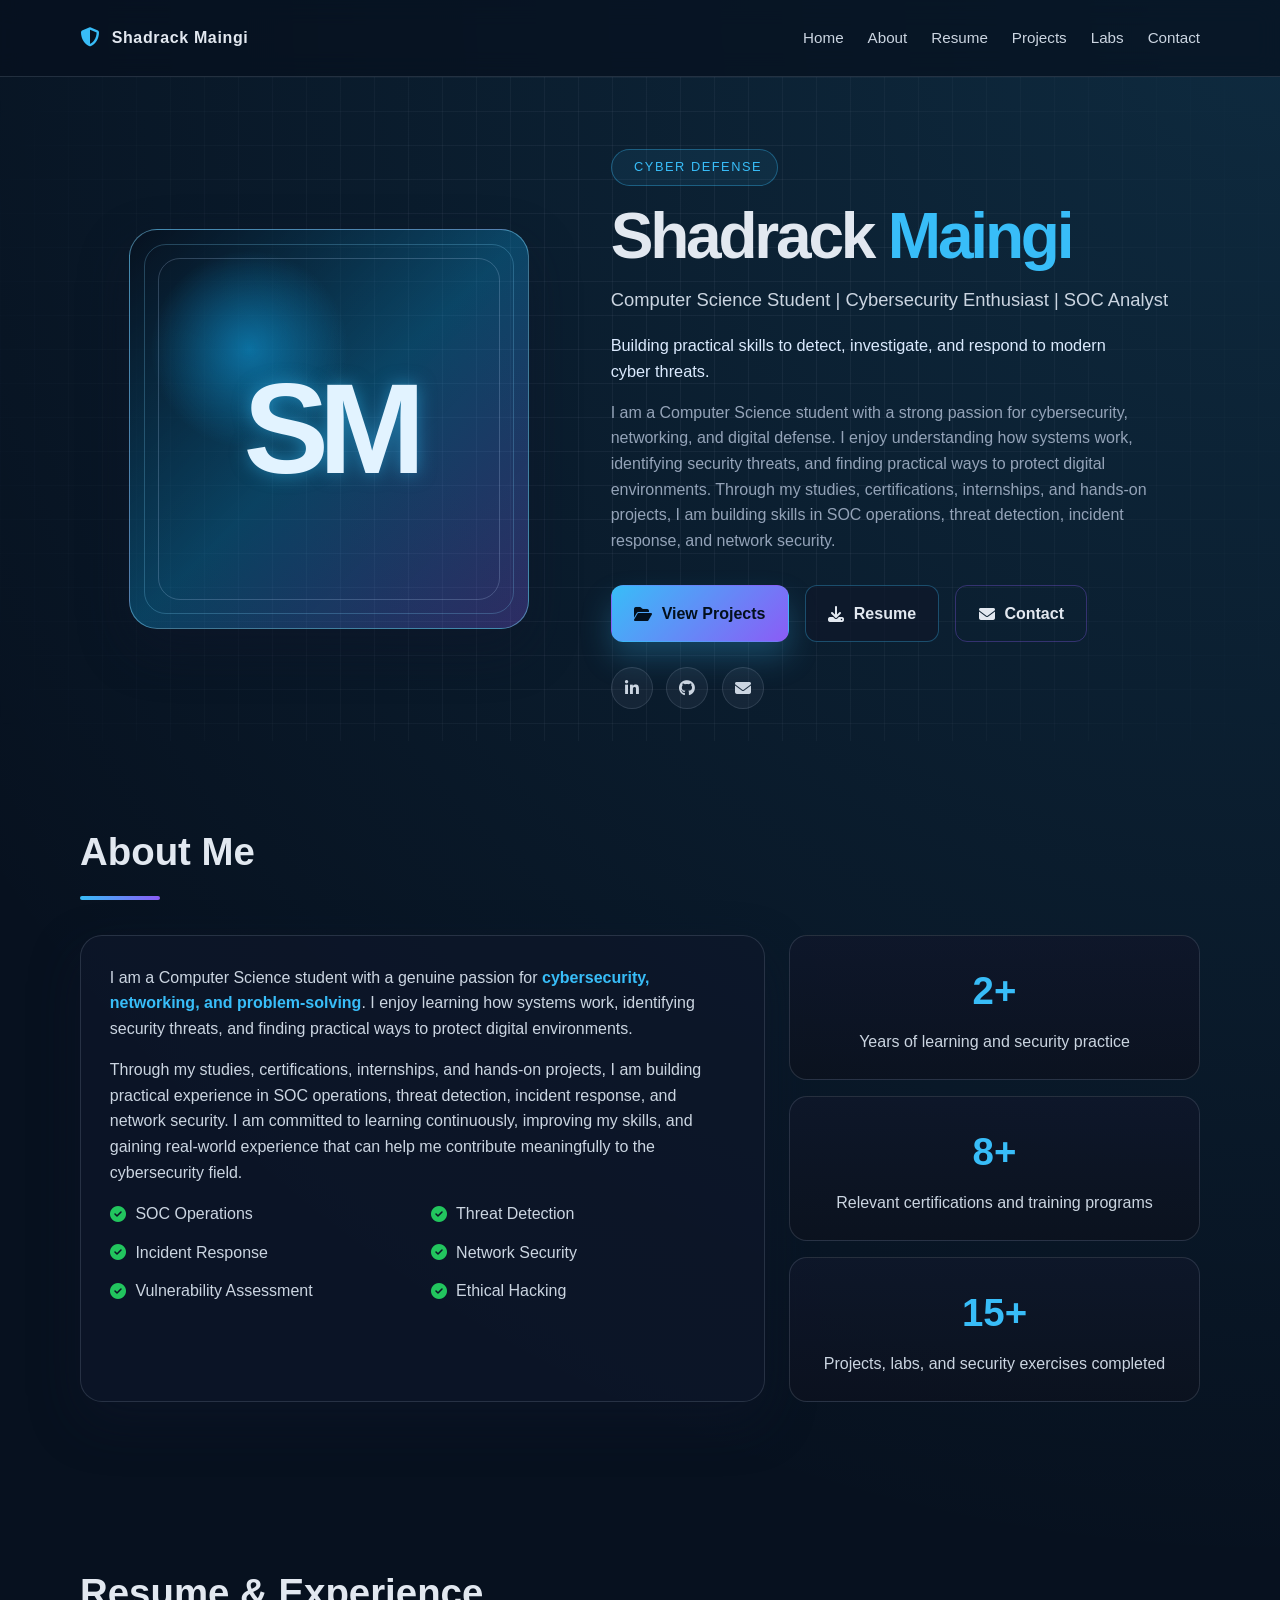
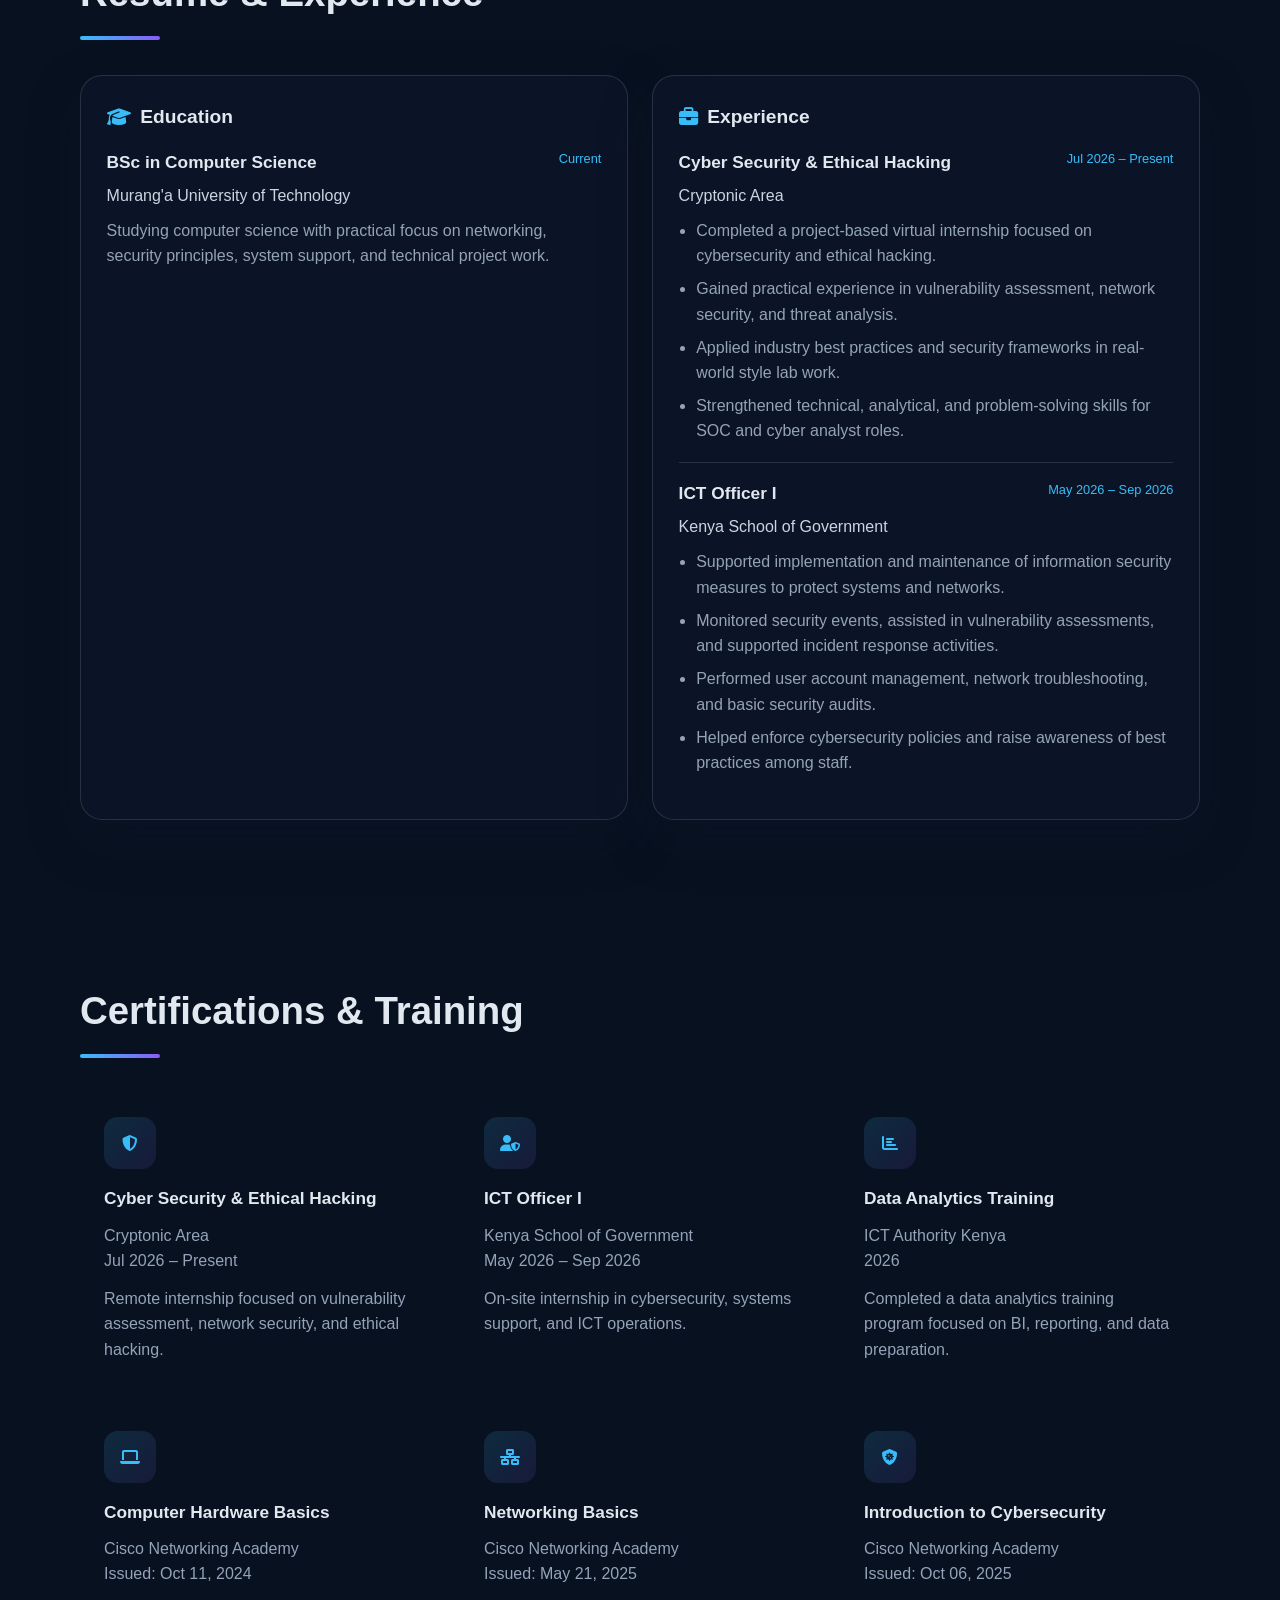
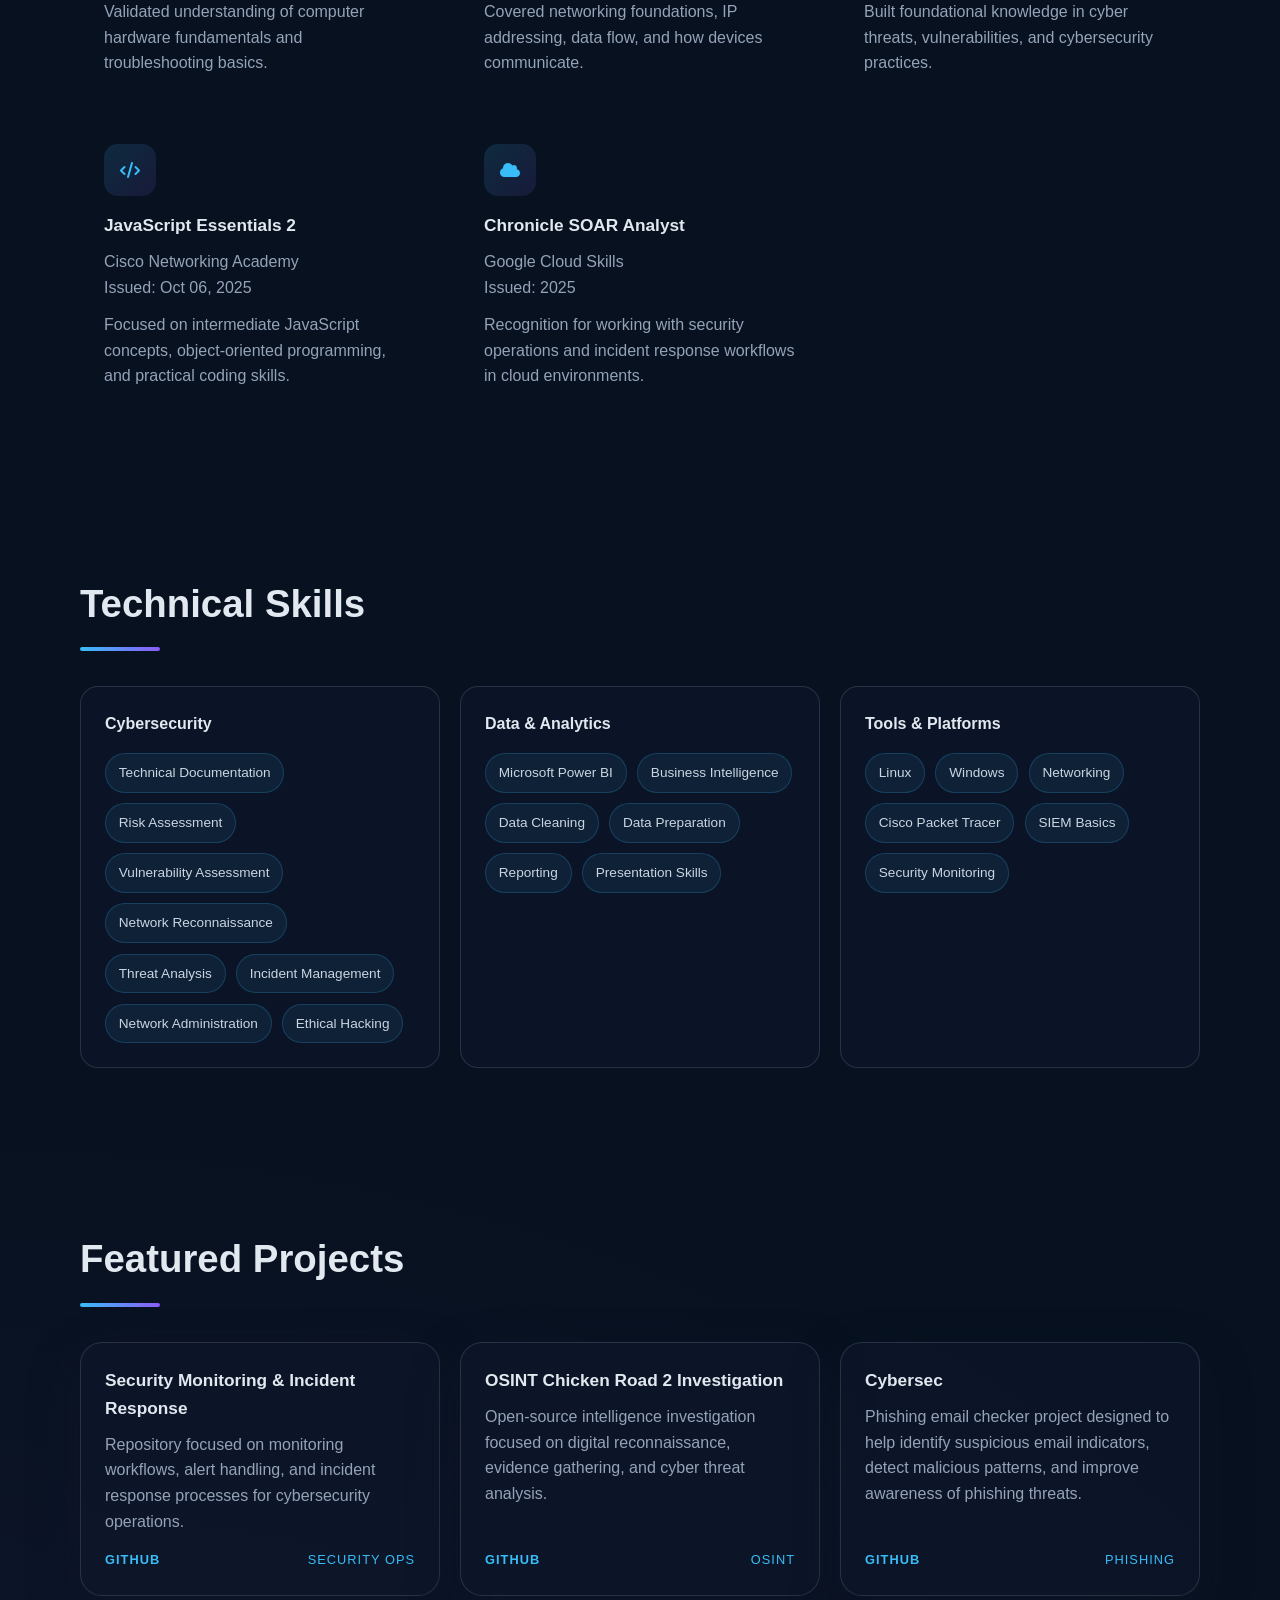
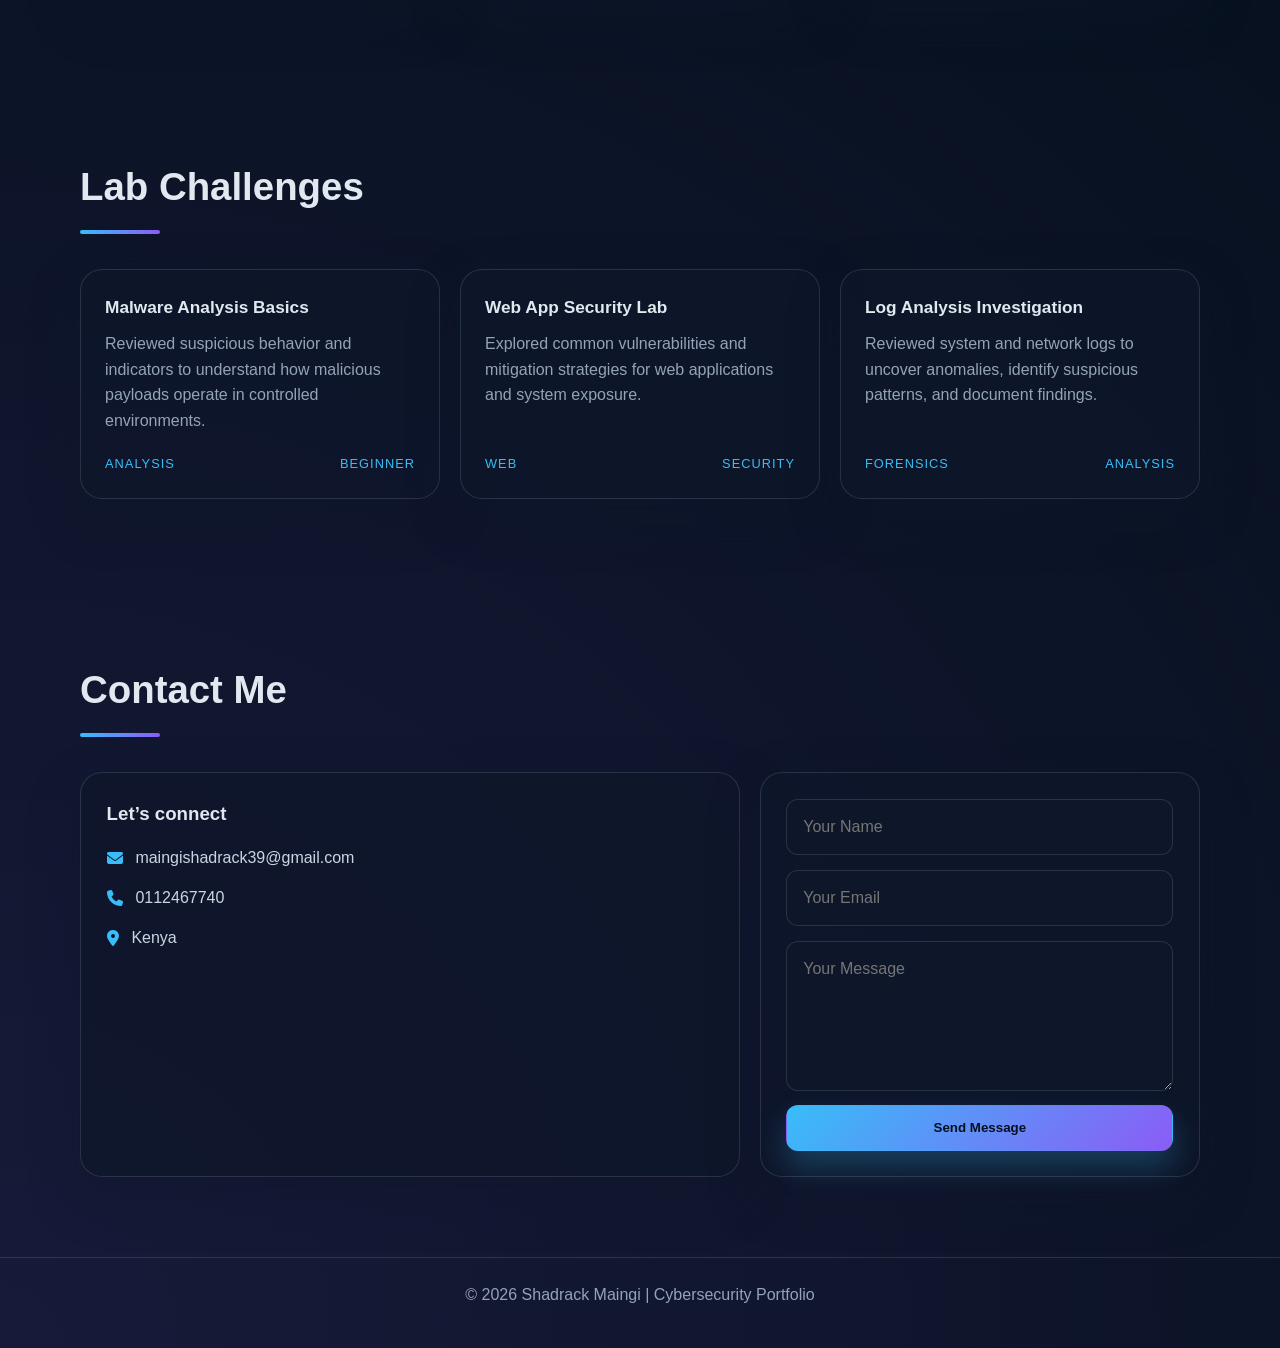
==== index.html @ db7d9942 "Add files via upload" ====
<!DOCTYPE html>
<html lang="en">
<head>
    <meta charset="UTF-8">
    <meta name="viewport" content="width=device-width, initial-scale=1.0">
    <meta name="description" content="Shadrack Maingi - Computer Science Student and Cybersecurity professional focused on SOC operations, threat detection, and incident response.">
    <meta name="keywords" content="cybersecurity, SOC analyst, incident response, ethical hacking, threat detection, computer science">
    <meta name="author" content="Shadrack Maingi">
    <meta name="theme-color" content="#07111f">
    <title>Shadrack Maingi | Cybersecurity Professional</title>
    <link rel="stylesheet" href="styles.css">
    <link rel="stylesheet" href="https://cdnjs.cloudflare.com/ajax/libs/font-awesome/6.4.0/css/all.min.css">
</head>
<body>
    <header class="site-header">
        <nav class="navbar">
            <div class="nav-logo">
                <a href="#home">
                    <i class="fas fa-shield-alt"></i>
                    <span>Shadrack Maingi</span>
                </a>
            </div>
            <ul class="nav-menu">
                <li><a href="#home" class="nav-link">Home</a></li>
                <li><a href="#about" class="nav-link">About</a></li>
                <li><a href="#resume" class="nav-link">Resume</a></li>
                <li><a href="#projects" class="nav-link">Projects</a></li>
                <li><a href="#labs" class="nav-link">Labs</a></li>
                <li><a href="#contact" class="nav-link">Contact</a></li>
            </ul>
        </nav>
    </header>

    <main>
        <section id="home" class="hero">
            <div class="hero-content">
                <div class="hero-profile">
                    <div class="profile-image profile-art" aria-label="Shadrack Maingi initials">
                        <span>SM</span>
                    </div>
                </div>

                <div class="hero-copy">
                    <span class="eyebrow"><i class="fas fa-radar"></i> Cyber Defense</span>
                    <h1 class="hero-title">Shadrack <span class="accent">Maingi</span></h1>
                    <p class="hero-subtitle">Computer Science Student | Cybersecurity Enthusiast | SOC Analyst</p>
                    <p class="hero-tagline">Building practical skills to detect, investigate, and respond to modern cyber threats.</p>
                    <p class="hero-description">
                        I am a Computer Science student with a strong passion for cybersecurity, networking, and digital defense. I enjoy understanding how systems work, identifying security threats, and finding practical ways to protect digital environments. Through my studies, certifications, internships, and hands-on projects, I am building skills in SOC operations, threat detection, incident response, and network security.
                    </p>

                    <div class="hero-actions">
                        <a href="#projects" class="btn btn-primary"><i class="fas fa-folder-open"></i> View Projects</a>
                        <a href="cv.html" target="_blank" class="btn btn-secondary"><i class="fas fa-download"></i> Resume</a>
                        <a href="#contact" class="btn btn-tertiary"><i class="fas fa-envelope"></i> Contact</a>
                    </div>

                    <div class="social-links">
                        <a href="https://www.linkedin.com/in/shadrack-maingi-61076437a" target="_blank" rel="noopener noreferrer" aria-label="LinkedIn"><i class="fab fa-linkedin-in"></i></a>
                        <a href="https://github.com/shadrack-maingi" target="_blank" rel="noopener noreferrer" aria-label="GitHub"><i class="fab fa-github"></i></a>
                        <a href="mailto:shadrack@example.com" aria-label="Email"><i class="fas fa-envelope"></i></a>
                    </div>
                </div>
            </div>
        </section>

        <section id="about">
            <div class="container">
                <div class="section-header">
                    <h2>About Me</h2>
                    <div class="header-line"></div>
                </div>

                <div class="about-grid">
                    <div class="about-panel">
                        <p>
                            I am a Computer Science student with a genuine passion for <strong>cybersecurity, networking, and problem-solving</strong>. I enjoy learning how systems work, identifying security threats, and finding practical ways to protect digital environments.
                        </p>
                        <p>
                            Through my studies, certifications, internships, and hands-on projects, I am building practical experience in SOC operations, threat detection, incident response, and network security. I am committed to learning continuously, improving my skills, and gaining real-world experience that can help me contribute meaningfully to the cybersecurity field.
                        </p>
                        <ul class="about-interests">
                            <li><i class="fas fa-check-circle"></i> SOC Operations</li>
                            <li><i class="fas fa-check-circle"></i> Threat Detection</li>
                            <li><i class="fas fa-check-circle"></i> Incident Response</li>
                            <li><i class="fas fa-check-circle"></i> Network Security</li>
                            <li><i class="fas fa-check-circle"></i> Vulnerability Assessment</li>
                            <li><i class="fas fa-check-circle"></i> Ethical Hacking</li>
                        </ul>
                    </div>

                    <div class="stats-grid">
                        <div class="stat-card">
                            <div class="stat-number">2+</div>
                            <div class="stat-label">Years of learning and security practice</div>
                        </div>
                        <div class="stat-card">
                            <div class="stat-number">8+</div>
                            <div class="stat-label">Relevant certifications and training programs</div>
                        </div>
                        <div class="stat-card">
                            <div class="stat-number">15+</div>
                            <div class="stat-label">Projects, labs, and security exercises completed</div>
                        </div>
                    </div>
                </div>
            </div>
        </section>

        <section id="resume">
            <div class="container">
                <div class="section-header">
                    <h2>Resume & Experience</h2>
                    <div class="header-line"></div>
                </div>

                <div class="resume-grid">
                    <div class="resume-card">
                        <h3><i class="fas fa-graduation-cap"></i> Education</h3>

                        <div class="resume-item">
                            <div class="resume-item-header">
                                <h4>BSc in Computer Science</h4>
                                <span class="resume-date">Current</span>
                            </div>
                            <p class="resume-school">Murang'a University of Technology</p>
                            <p class="resume-description">
                                Studying computer science with practical focus on networking, security principles, system support, and technical project work.
                            </p>
                        </div>
                    </div>

                    <div class="resume-card">
                        <h3><i class="fas fa-briefcase"></i> Experience</h3>

                        <div class="resume-item">
                            <div class="resume-item-header">
                                <h4>Cyber Security & Ethical Hacking</h4>
                                <span class="resume-date">Jul 2026 – Present</span>
                            </div>
                            <p class="resume-company">Cryptonic Area</p>
                            <ul class="resume-description-list">
                                <li>Completed a project-based virtual internship focused on cybersecurity and ethical hacking.</li>
                                <li>Gained practical experience in vulnerability assessment, network security, and threat analysis.</li>
                                <li>Applied industry best practices and security frameworks in real-world style lab work.</li>
                                <li>Strengthened technical, analytical, and problem-solving skills for SOC and cyber analyst roles.</li>
                            </ul>
                        </div>

                        <div class="resume-item">
                            <div class="resume-item-header">
                                <h4>ICT Officer I</h4>
                                <span class="resume-date">May 2026 – Sep 2026</span>
                            </div>
                            <p class="resume-company">Kenya School of Government</p>
                            <ul class="resume-description-list">
                                <li>Supported implementation and maintenance of information security measures to protect systems and networks.</li>
                                <li>Monitored security events, assisted in vulnerability assessments, and supported incident response activities.</li>
                                <li>Performed user account management, network troubleshooting, and basic security audits.</li>
                                <li>Helped enforce cybersecurity policies and raise awareness of best practices among staff.</li>
                            </ul>
                        </div>
                    </div>
                </div>
            </div>
        </section>

        <section id="certifications">
            <div class="container">
                <div class="section-header">
                    <h2>Certifications & Training</h2>
                    <div class="header-line"></div>
                </div>

                <div class="cert-grid">
                    <div class="cert-card">
                        <div class="cert-icon"><i class="fas fa-shield-alt"></i></div>
                        <h4>Cyber Security & Ethical Hacking</h4>
                        <p class="cert-issuer">Cryptonic Area</p>
                        <p class="cert-date">Jul 2026 – Present</p>
                        <p class="cert-placeholder">Remote internship focused on vulnerability assessment, network security, and ethical hacking.</p>
                    </div>

                    <div class="cert-card">
                        <div class="cert-icon"><i class="fas fa-user-shield"></i></div>
                        <h4>ICT Officer I</h4>
                        <p class="cert-issuer">Kenya School of Government</p>
                        <p class="cert-date">May 2026 – Sep 2026</p>
                        <p class="cert-placeholder">On-site internship in cybersecurity, systems support, and ICT operations.</p>
                    </div>

                    <div class="cert-card">
                        <div class="cert-icon"><i class="fas fa-chart-bar"></i></div>
                        <h4>Data Analytics Training</h4>
                        <p class="cert-issuer">ICT Authority Kenya</p>
                        <p class="cert-date">2026</p>
                        <p class="cert-placeholder">Completed a data analytics training program focused on BI, reporting, and data preparation.</p>
                    </div>

                    <div class="cert-card">
                        <div class="cert-icon"><i class="fas fa-laptop"></i></div>
                        <h4>Computer Hardware Basics</h4>
                        <p class="cert-issuer">Cisco Networking Academy</p>
                        <p class="cert-date">Issued: Oct 11, 2024</p>
                        <p class="cert-placeholder">Validated understanding of computer hardware fundamentals and troubleshooting basics.</p>
                    </div>

                    <div class="cert-card">
                        <div class="cert-icon"><i class="fas fa-network-wired"></i></div>
                        <h4>Networking Basics</h4>
                        <p class="cert-issuer">Cisco Networking Academy</p>
                        <p class="cert-date">Issued: May 21, 2025</p>
                        <p class="cert-placeholder">Covered networking foundations, IP addressing, data flow, and how devices communicate.</p>
                    </div>

                    <div class="cert-card">
                        <div class="cert-icon"><i class="fas fa-shield-virus"></i></div>
                        <h4>Introduction to Cybersecurity</h4>
                        <p class="cert-issuer">Cisco Networking Academy</p>
                        <p class="cert-date">Issued: Oct 06, 2025</p>
                        <p class="cert-placeholder">Built foundational knowledge in cyber threats, vulnerabilities, and cybersecurity practices.</p>
                    </div>

                    <div class="cert-card">
                        <div class="cert-icon"><i class="fas fa-code"></i></div>
                        <h4>JavaScript Essentials 2</h4>
                        <p class="cert-issuer">Cisco Networking Academy</p>
                        <p class="cert-date">Issued: Oct 06, 2025</p>
                        <p class="cert-placeholder">Focused on intermediate JavaScript concepts, object-oriented programming, and practical coding skills.</p>
                    </div>

                    <div class="cert-card">
                        <div class="cert-icon"><i class="fas fa-cloud"></i></div>
                        <h4>Chronicle SOAR Analyst</h4>
                        <p class="cert-issuer">Google Cloud Skills</p>
                        <p class="cert-date">Issued: 2025</p>
                        <p class="cert-placeholder">Recognition for working with security operations and incident response workflows in cloud environments.</p>
                    </div>
                </div>
            </div>
        </section>

        <section id="skills">
            <div class="container">
                <div class="section-header">
                    <h2>Technical Skills</h2>
                    <div class="header-line"></div>
                </div>

                <div class="skill-wrap">
                    <div class="skill-card">
                        <h4>Cybersecurity</h4>
                        <div class="skill-tags">
                            <span class="skill-tag">Technical Documentation</span>
                            <span class="skill-tag">Risk Assessment</span>
                            <span class="skill-tag">Vulnerability Assessment</span>
                            <span class="skill-tag">Network Reconnaissance</span>
                            <span class="skill-tag">Threat Analysis</span>
                            <span class="skill-tag">Incident Management</span>
                            <span class="skill-tag">Network Administration</span>
                            <span class="skill-tag">Ethical Hacking</span>
                        </div>
                    </div>

                    <div class="skill-card">
                        <h4>Data & Analytics</h4>
                        <div class="skill-tags">
                            <span class="skill-tag">Microsoft Power BI</span>
                            <span class="skill-tag">Business Intelligence</span>
                            <span class="skill-tag">Data Cleaning</span>
                            <span class="skill-tag">Data Preparation</span>
                            <span class="skill-tag">Reporting</span>
                            <span class="skill-tag">Presentation Skills</span>
                        </div>
                    </div>

                    <div class="skill-card">
                        <h4>Tools & Platforms</h4>
                        <div class="skill-tags">
                            <span class="skill-tag">Linux</span>
                            <span class="skill-tag">Windows</span>
                            <span class="skill-tag">Networking</span>
                            <span class="skill-tag">Cisco Packet Tracer</span>
                            <span class="skill-tag">SIEM Basics</span>
                            <span class="skill-tag">Security Monitoring</span>
                        </div>
                    </div>
                </div>
            </div>
        </section>

        <section id="projects">
            <div class="container">
                <div class="section-header">
                    <h2>Featured Projects</h2>
                    <div class="header-line"></div>
                </div>

                <div class="project-grid">
                    <article class="project-card">
                        <div>
                            <h3>Security Monitoring & Incident Response</h3>
                            <p>Repository focused on monitoring workflows, alert handling, and incident response processes for cybersecurity operations.</p>
                        </div>
                        <div class="project-meta"><span><a href="https://github.com/shaddie-coder/Security-Monitoring-Incident-Response" target="_blank" rel="noopener noreferrer">GitHub</a></span><span>Security Ops</span></div>
                    </article>

                    <article class="project-card">
                        <div>
                            <h3>OSINT Chicken Road 2 Investigation</h3>
                            <p>Open-source intelligence investigation focused on digital reconnaissance, evidence gathering, and cyber threat analysis.</p>
                        </div>
                        <div class="project-meta"><span><a href="https://github.com/shaddie-coder/osint-chicken-road2-investigation" target="_blank" rel="noopener noreferrer">GitHub</a></span><span>OSINT</span></div>
                    </article>

                    <article class="project-card">
                        <div>
                            <h3>Cybersec</h3>
                            <p>Phishing email checker project designed to help identify suspicious email indicators, detect malicious patterns, and improve awareness of phishing threats.</p>
                        </div>
                        <div class="project-meta"><span><a href="https://github.com/shaddie-coder/cybersec" target="_blank" rel="noopener noreferrer">GitHub</a></span><span>Phishing</span></div>
                    </article>
                </div>
            </div>
        </section>

        <section id="labs">
            <div class="container">
                <div class="section-header">
                    <h2>Lab Challenges</h2>
                    <div class="header-line"></div>
                </div>

                <div class="lab-grid">
                    <article class="lab-card">
                        <div>
                            <h3>Malware Analysis Basics</h3>
                            <p>Reviewed suspicious behavior and indicators to understand how malicious payloads operate in controlled environments.</p>
                        </div>
                        <div class="lab-meta"><span>Analysis</span><span>Beginner</span></div>
                    </article>

                    <article class="lab-card">
                        <div>
                            <h3>Web App Security Lab</h3>
                            <p>Explored common vulnerabilities and mitigation strategies for web applications and system exposure.</p>
                        </div>
                        <div class="lab-meta"><span>Web</span><span>Security</span></div>
                    </article>

                    <article class="lab-card">
                        <div>
                            <h3>Log Analysis Investigation</h3>
                            <p>Reviewed system and network logs to uncover anomalies, identify suspicious patterns, and document findings.</p>
                        </div>
                        <div class="lab-meta"><span>Forensics</span><span>Analysis</span></div>
                    </article>
                </div>
            </div>
        </section>

        <section id="contact">
            <div class="container">
                <div class="section-header">
                    <h2>Contact Me</h2>
                    <div class="header-line"></div>
                </div>

                <div class="contact-wrap">
                    <div class="contact-card">
                        <h3>Let’s connect</h3>
                        <ul class="contact-list">
                            <li><i class="fas fa-envelope"></i> maingishadrack39@gmail.com</li>
                            <li><i class="fas fa-phone"></i> 0112467740</li>
                            <li><i class="fas fa-map-marker-alt"></i> Kenya</li>
                        </ul>
                    </div>

                    <div class="contact-card">
                        <form class="contact-form">
                            <input type="text" placeholder="Your Name" aria-label="Your Name">
                            <input type="email" placeholder="Your Email" aria-label="Your Email">
                            <textarea placeholder="Your Message" aria-label="Your Message"></textarea>
                            <button type="submit" class="btn btn-primary">Send Message</button>
                        </form>
                    </div>
                </div>
            </div>
        </section>
    </main>

    <footer class="site-footer">
        <p>© 2026 Shadrack Maingi | Cybersecurity Portfolio</p>
    </footer>
</body>
</html>
---- styles.css ----
:root {
    --bg: #07111f;
    --bg-soft: #0d1b2a;
    --panel: rgba(15, 23, 42, 0.8);
    --panel-strong: rgba(15, 23, 42, 0.96);
    --line: rgba(148, 163, 184, 0.2);
    --text: #e2e8f0;
    --text-soft: #cbd5e1;
    --muted: #94a3b8;
    --primary: #38bdf8;
    --primary-strong: #0ea5e9;
    --secondary: #8b5cf6;
    --accent: #22c55e;
    --warning: #f59e0b;
    --shadow: 0 20px 50px rgba(15, 23, 42, 0.45);
}

* {
    margin: 0;
    padding: 0;
    box-sizing: border-box;
}

html {
    scroll-behavior: smooth;
}

body {
    font-family: "Segoe UI", Tahoma, Geneva, Verdana, sans-serif;
    background:
        radial-gradient(circle at top right, rgba(56, 189, 248, 0.15), transparent 25%),
        radial-gradient(circle at bottom left, rgba(139, 92, 246, 0.12), transparent 30%),
        var(--bg);
    color: var(--text);
    line-height: 1.6;
}

a {
    color: inherit;
    text-decoration: none;
}

img {
    max-width: 100%;
    display: block;
}

.container {
    width: min(1120px, calc(100% - 2rem));
    margin: 0 auto;
}

.site-header {
    position: sticky;
    top: 0;
    z-index: 100;
    background: rgba(7, 17, 31, 0.7);
    backdrop-filter: blur(12px);
    border-bottom: 1px solid var(--line);
}

.navbar {
    width: min(1120px, calc(100% - 2rem));
    margin: 0 auto;
    display: flex;
    align-items: center;
    justify-content: space-between;
    min-height: 76px;
}

.nav-logo a {
    display: inline-flex;
    align-items: center;
    gap: 0.75rem;
    font-weight: 700;
    letter-spacing: 0.04em;
}

.nav-logo i {
    color: var(--primary);
    font-size: 1.2rem;
}

.nav-menu {
    display: flex;
    align-items: center;
    gap: 1.5rem;
    list-style: none;
}

.nav-link {
    color: var(--text-soft);
    font-size: 0.95rem;
    transition: color 0.2s ease;
}

.nav-link:hover,
.nav-link:focus {
    color: var(--primary);
}

.hero {
    padding: 4.5rem 0 2rem;
    position: relative;
    overflow: hidden;
}

.hero::before {
    content: "";
    position: absolute;
    inset: 0;
    background-image:
        linear-gradient(rgba(148, 163, 184, 0.08) 1px, transparent 1px),
        linear-gradient(90deg, rgba(148, 163, 184, 0.08) 1px, transparent 1px);
    background-size: 34px 34px;
    mask-image: radial-gradient(circle at center, black 40%, transparent 100%);
    pointer-events: none;
}

.hero-content {
    position: relative;
    width: min(1120px, calc(100% - 2rem));
    margin: 0 auto;
    display: grid;
    grid-template-columns: 1.1fr 1.3fr;
    gap: 2rem;
    align-items: center;
}

.hero-profile {
    display: flex;
    justify-content: center;
}

.profile-image {
    width: min(400px, 100%);
    aspect-ratio: 1;
    object-fit: cover;
    border-radius: 28px;
    border: 2px solid rgba(56, 189, 248, 0.4);
    box-shadow: var(--shadow);
    background: linear-gradient(135deg, rgba(14,165,233,0.24), rgba(139,92,246,0.2));
    padding: 0.6rem;
}

.profile-art {
    display: flex;
    align-items: center;
    justify-content: center;
    font-size: clamp(5rem, 10vw, 9rem);
    font-weight: 800;
    letter-spacing: -0.08em;
    color: #e2f3ff;
    text-shadow: 0 0 18px rgba(56, 189, 248, 0.5);
    background:
        radial-gradient(circle at 30% 30%, rgba(14,165,233,0.55), transparent 25%),
        linear-gradient(135deg, rgba(7,17,31,0.96), rgba(14,165,233,0.3), rgba(139,92,246,0.28));
    border: 1px solid rgba(125, 211, 252, 0.5);
    position: relative;
    overflow: hidden;
}

.profile-art::before,
.profile-art::after {
    content: "";
    position: absolute;
    inset: 14px;
    border: 1px solid rgba(125, 211, 252, 0.25);
    border-radius: 22px;
}

.profile-art::after {
    inset: 28px;
    border-color: rgba(191, 219, 254, 0.22);
}

.profile-art span {
    position: relative;
    z-index: 1;
}

.hero-copy {
    position: relative;
}

.eyebrow {
    display: inline-flex;
    align-items: center;
    gap: 0.5rem;
    padding: 0.45rem 0.9rem;
    border: 1px solid rgba(56, 189, 248, 0.35);
    border-radius: 999px;
    color: var(--primary);
    background: rgba(56, 189, 248, 0.08);
    font-size: 0.8rem;
    letter-spacing: 0.12em;
    text-transform: uppercase;
}

.hero-title {
    margin-top: 1rem;
    font-size: clamp(2.5rem, 5vw, 4.3rem);
    line-height: 1.08;
    letter-spacing: -0.05em;
}

.hero-title .accent {
    color: var(--primary);
}

.hero-subtitle {
    margin-top: 0.85rem;
    font-size: 1.15rem;
    color: var(--text-soft);
}

.hero-tagline {
    margin-top: 1.1rem;
    max-width: 58ch;
    color: #dbeafe;
    font-size: 1.02rem;
}

.hero-description {
    margin-top: 1rem;
    max-width: 62ch;
    color: var(--muted);
}

.hero-actions {
    margin-top: 2rem;
    display: flex;
    flex-wrap: wrap;
    gap: 1rem;
}

.btn {
    display: inline-flex;
    align-items: center;
    justify-content: center;
    gap: 0.6rem;
    padding: 0.9rem 1.4rem;
    border-radius: 12px;
    font-weight: 600;
    border: 1px solid transparent;
    transition: transform 0.2s ease, box-shadow 0.2s ease, border-color 0.2s ease;
}

.btn:hover {
    transform: translateY(-2px);
}

.btn-primary {
    background: linear-gradient(135deg, var(--primary), var(--secondary));
    color: #03101d;
    box-shadow: 0 16px 30px rgba(56, 189, 248, 0.25);
}

.btn-secondary {
    background: rgba(15, 23, 42, 0.7);
    border-color: rgba(56, 189, 248, 0.32);
    color: var(--text);
}

.btn-tertiary {
    background: transparent;
    border-color: rgba(139, 92, 246, 0.32);
    color: var(--text);
}

.social-links {
    margin-top: 1.6rem;
    display: flex;
    gap: 0.85rem;
    flex-wrap: wrap;
}

.social-links a {
    display: inline-flex;
    align-items: center;
    justify-content: center;
    width: 42px;
    height: 42px;
    border-radius: 50%;
    background: rgba(148, 163, 184, 0.08);
    border: 1px solid var(--line);
    color: var(--text-soft);
    transition: all 0.2s ease;
}

.social-links a:hover {
    color: var(--primary);
    border-color: rgba(56, 189, 248, 0.45);
    transform: translateY(-2px);
}

section {
    padding: 5rem 0;
}

.section-header {
    margin-bottom: 2.2rem;
}

.section-header h2 {
    font-size: clamp(2rem, 3vw, 2.8rem);
    margin-bottom: 0.8rem;
}

.header-line {
    width: 80px;
    height: 4px;
    border-radius: 999px;
    background: linear-gradient(90deg, var(--primary), var(--secondary));
}

.about-panel,
.resume-card,
.project-card,
.lab-card,
.contact-card {
    background: rgba(15, 23, 42, 0.72);
    border: 1px solid var(--line);
    border-radius: 22px;
    box-shadow: var(--shadow);
}

.about-grid {
    display: grid;
    grid-template-columns: 1.25fr 0.75fr;
    gap: 1.5rem;
    align-items: stretch;
}

.about-panel {
    padding: 1.8rem;
}

.about-panel p {
    color: var(--text-soft);
    margin-bottom: 1rem;
}

.about-panel strong {
    color: var(--primary);
}

.about-interests {
    list-style: none;
    display: grid;
    grid-template-columns: repeat(2, minmax(0, 1fr));
    gap: 0.8rem 1rem;
    margin: 1rem 0;
}

.about-interests li {
    display: flex;
    align-items: center;
    gap: 0.6rem;
    color: var(--text-soft);
}

.about-interests i {
    color: var(--accent);
}

.stats-grid {
    display: grid;
    gap: 1rem;
}

.stat-card {
    padding: 1.5rem 1.4rem;
    background: linear-gradient(180deg, rgba(15, 23, 42, 0.9), rgba(12, 18, 31, 0.9));
    border: 1px solid var(--line);
    border-radius: 18px;
    text-align: center;
}

.stat-number {
    font-size: clamp(2rem, 3vw, 2.6rem);
    font-weight: 800;
    color: var(--primary);
}

.stat-label {
    margin-top: 0.5rem;
    color: var(--text-soft);
}

.resume-grid {
    display: grid;
    grid-template-columns: repeat(2, minmax(0, 1fr));
    gap: 1.5rem;
}

.resume-card {
    padding: 1.6rem;
}

.resume-card h3 {
    font-size: 1.2rem;
    margin-bottom: 1rem;
    display: flex;
    align-items: center;
    gap: 0.6rem;
}

.resume-card h3 i {
    color: var(--primary);
}

.resume-item {
    padding: 1.1rem 0;
    border-top: 1px solid var(--line);
}

.resume-item:first-of-type {
    border-top: none;
    padding-top: 0;
}

.resume-item-header {
    display: flex;
    justify-content: space-between;
    gap: 1rem;
    align-items: start;
    margin-bottom: 0.4rem;
}

.resume-item-header h4 {
    font-size: 1.08rem;
}

.resume-date {
    font-size: 0.8rem;
    color: var(--primary);
    white-space: nowrap;
}

.resume-company,
.resume-school {
    color: var(--text-soft);
    margin-bottom: 0.6rem;
}

.resume-description,
.resume-description-list {
    color: var(--muted);
}

.resume-description-list {
    padding-left: 1.1rem;
    display: grid;
    gap: 0.45rem;
}

.cert-grid,
.project-grid,
.lab-grid {
    display: grid;
    grid-template-columns: repeat(3, minmax(0, 1fr));
    gap: 1.25rem;
}

.cert-card,
.project-card,
.lab-card {
    padding: 1.5rem;
    min-height: 230px;
}

.cert-icon {
    width: 52px;
    height: 52px;
    border-radius: 14px;
    display: inline-flex;
    align-items: center;
    justify-content: center;
    background: linear-gradient(135deg, rgba(56, 189, 248, 0.15), rgba(139, 92, 246, 0.12));
    color: var(--primary);
    margin-bottom: 1rem;
}

.cert-card h4,
.project-card h3,
.lab-card h3 {
    margin-bottom: 0.6rem;
    font-size: 1.08rem;
}

.cert-card p,
.project-card p,
.lab-card p {
    color: var(--muted);
}

.cert-placeholder {
    margin-top: 0.75rem;
}

.skill-wrap {
    display: grid;
    grid-template-columns: repeat(3, minmax(0, 1fr));
    gap: 1.25rem;
}

.skill-card {
    background: rgba(15, 23, 42, 0.72);
    padding: 1.5rem;
    border: 1px solid var(--line);
    border-radius: 18px;
}

.skill-card h4 {
    margin-bottom: 1rem;
}

.skill-tags {
    display: flex;
    flex-wrap: wrap;
    gap: 0.65rem;
}

.skill-tag {
    display: inline-block;
    padding: 0.5rem 0.8rem;
    border-radius: 999px;
    background: rgba(56, 189, 248, 0.08);
    border: 1px solid rgba(56, 189, 248, 0.2);
    color: var(--text-soft);
    font-size: 0.85rem;
}

.project-card,
.lab-card {
    display: flex;
    flex-direction: column;
    justify-content: space-between;
    transition: transform 0.25s ease, border-color 0.25s ease, box-shadow 0.25s ease;
}

.project-card:hover,
.lab-card:hover,
.cert-card:hover,
.stat-card:hover,
.resume-card:hover,
.about-panel:hover,
.contact-card:hover {
    transform: translateY(-4px);
    border-color: rgba(56, 189, 248, 0.4);
    box-shadow: 0 22px 45px rgba(15, 23, 42, 0.38);
}

.project-meta,
.lab-meta {
    margin-top: 1rem;
    display: flex;
    justify-content: space-between;
    align-items: center;
    color: var(--primary);
    font-size: 0.8rem;
    text-transform: uppercase;
    letter-spacing: 0.08em;
}

.project-meta a {
    color: var(--primary);
    text-decoration: none;
    font-weight: 700;
}

.project-meta a:hover {
    color: #7dd3fc;
}

.contact-wrap {
    display: grid;
    grid-template-columns: 1.2fr 0.8fr;
    gap: 1.2rem;
}

.contact-card {
    padding: 1.6rem;
}

.contact-list {
    list-style: none;
    display: grid;
    gap: 0.9rem;
    margin-top: 1rem;
}

.contact-list li {
    display: flex;
    align-items: center;
    gap: 0.8rem;
    color: var(--text-soft);
}

.contact-list i {
    color: var(--primary);
}

.contact-form {
    display: grid;
    gap: 0.9rem;
}

.contact-form input,
.contact-form textarea {
    width: 100%;
    background: rgba(15, 23, 42, 0.8);
    border: 1px solid var(--line);
    border-radius: 12px;
    color: var(--text);
    padding: 0.9rem 1rem;
    font: inherit;
}

.contact-form textarea {
    min-height: 150px;
    resize: vertical;
}

.site-footer {
    border-top: 1px solid var(--line);
    padding: 1.5rem 0 2.5rem;
    text-align: center;
    color: var(--muted);
}

@media (max-width: 920px) {
    .hero-content,
    .about-grid,
    .resume-grid,
    .contact-wrap,
    .cert-grid,
    .project-grid,
    .lab-grid,
    .skill-wrap {
        grid-template-columns: 1fr;
    }

    .nav-menu {
        display: none;
    }

    .hero {
        padding-top: 3rem;
    }
}

@media (max-width: 560px) {
    .hero-actions {
        flex-direction: column;
    }

    .btn {
        width: 100%;
    }

    .about-interests {
        grid-template-columns: 1fr;
    }

    .navbar {
        min-height: 68px;
    }
}
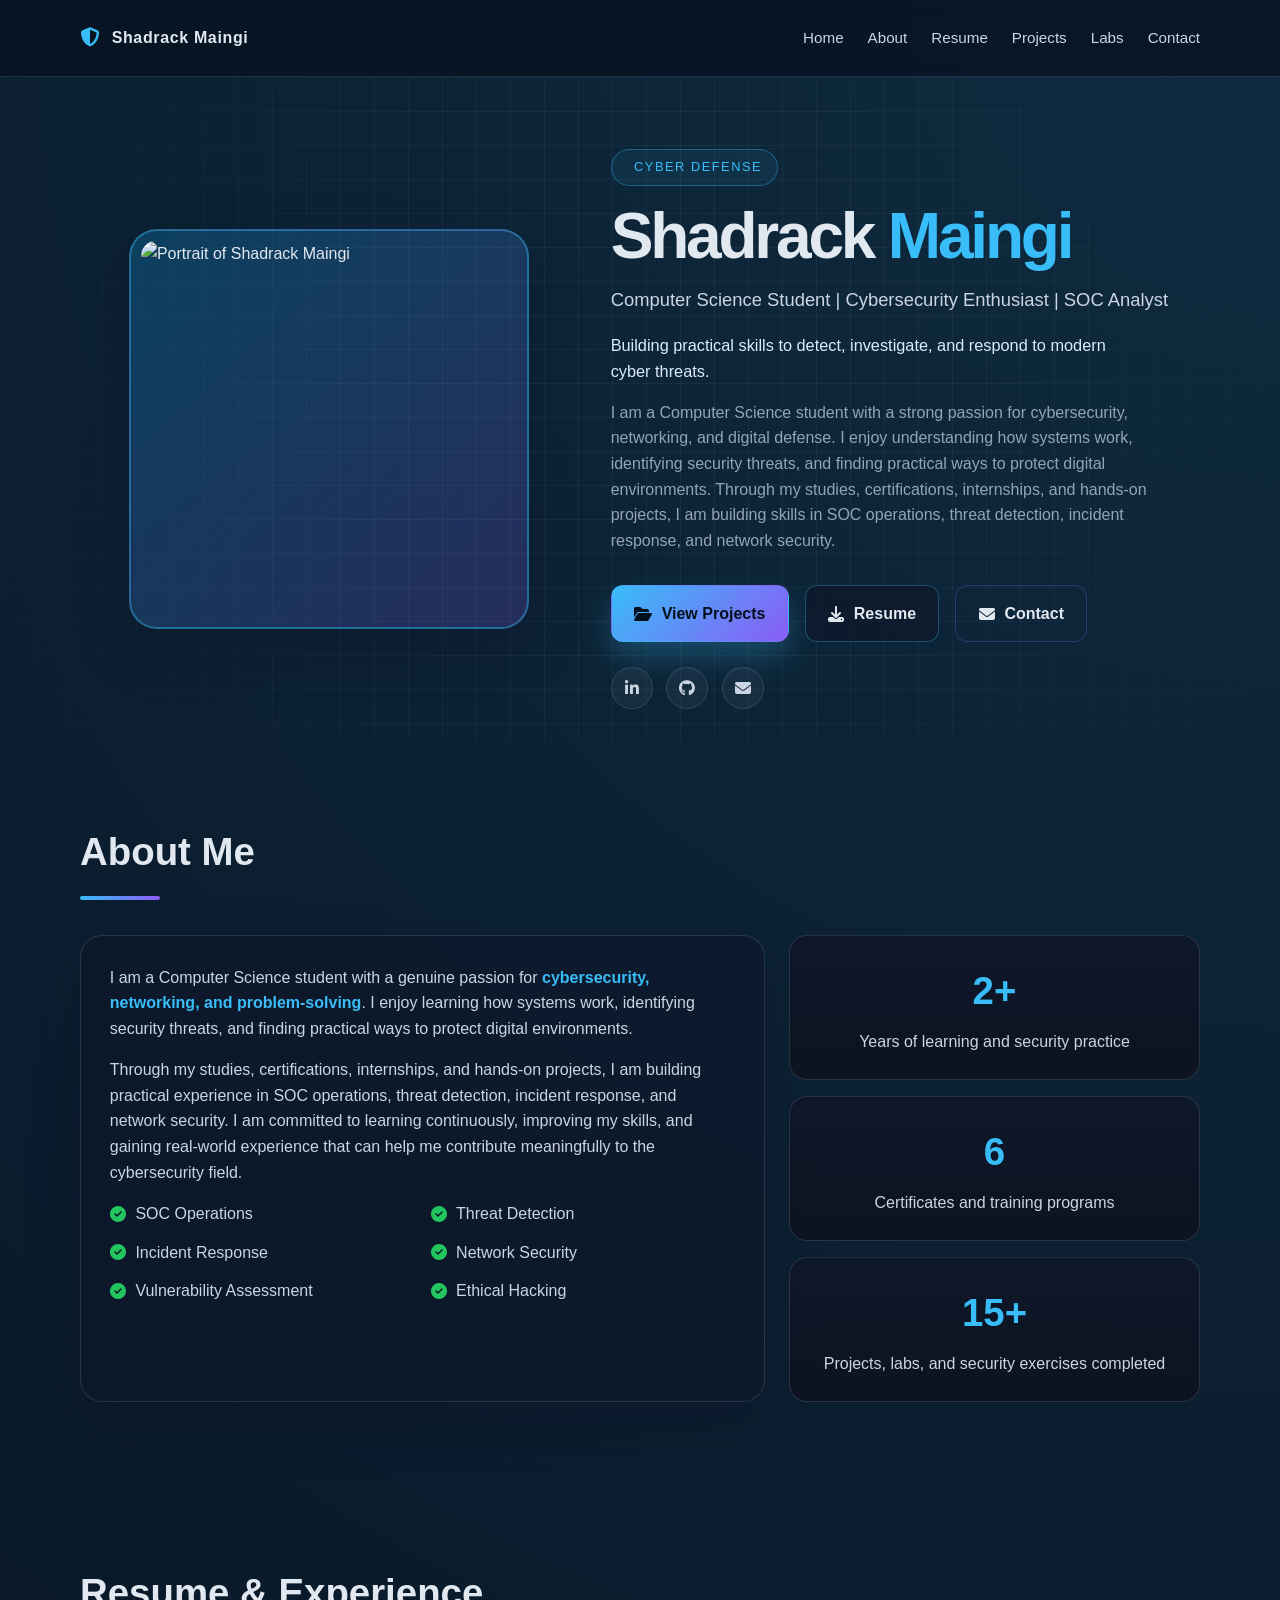
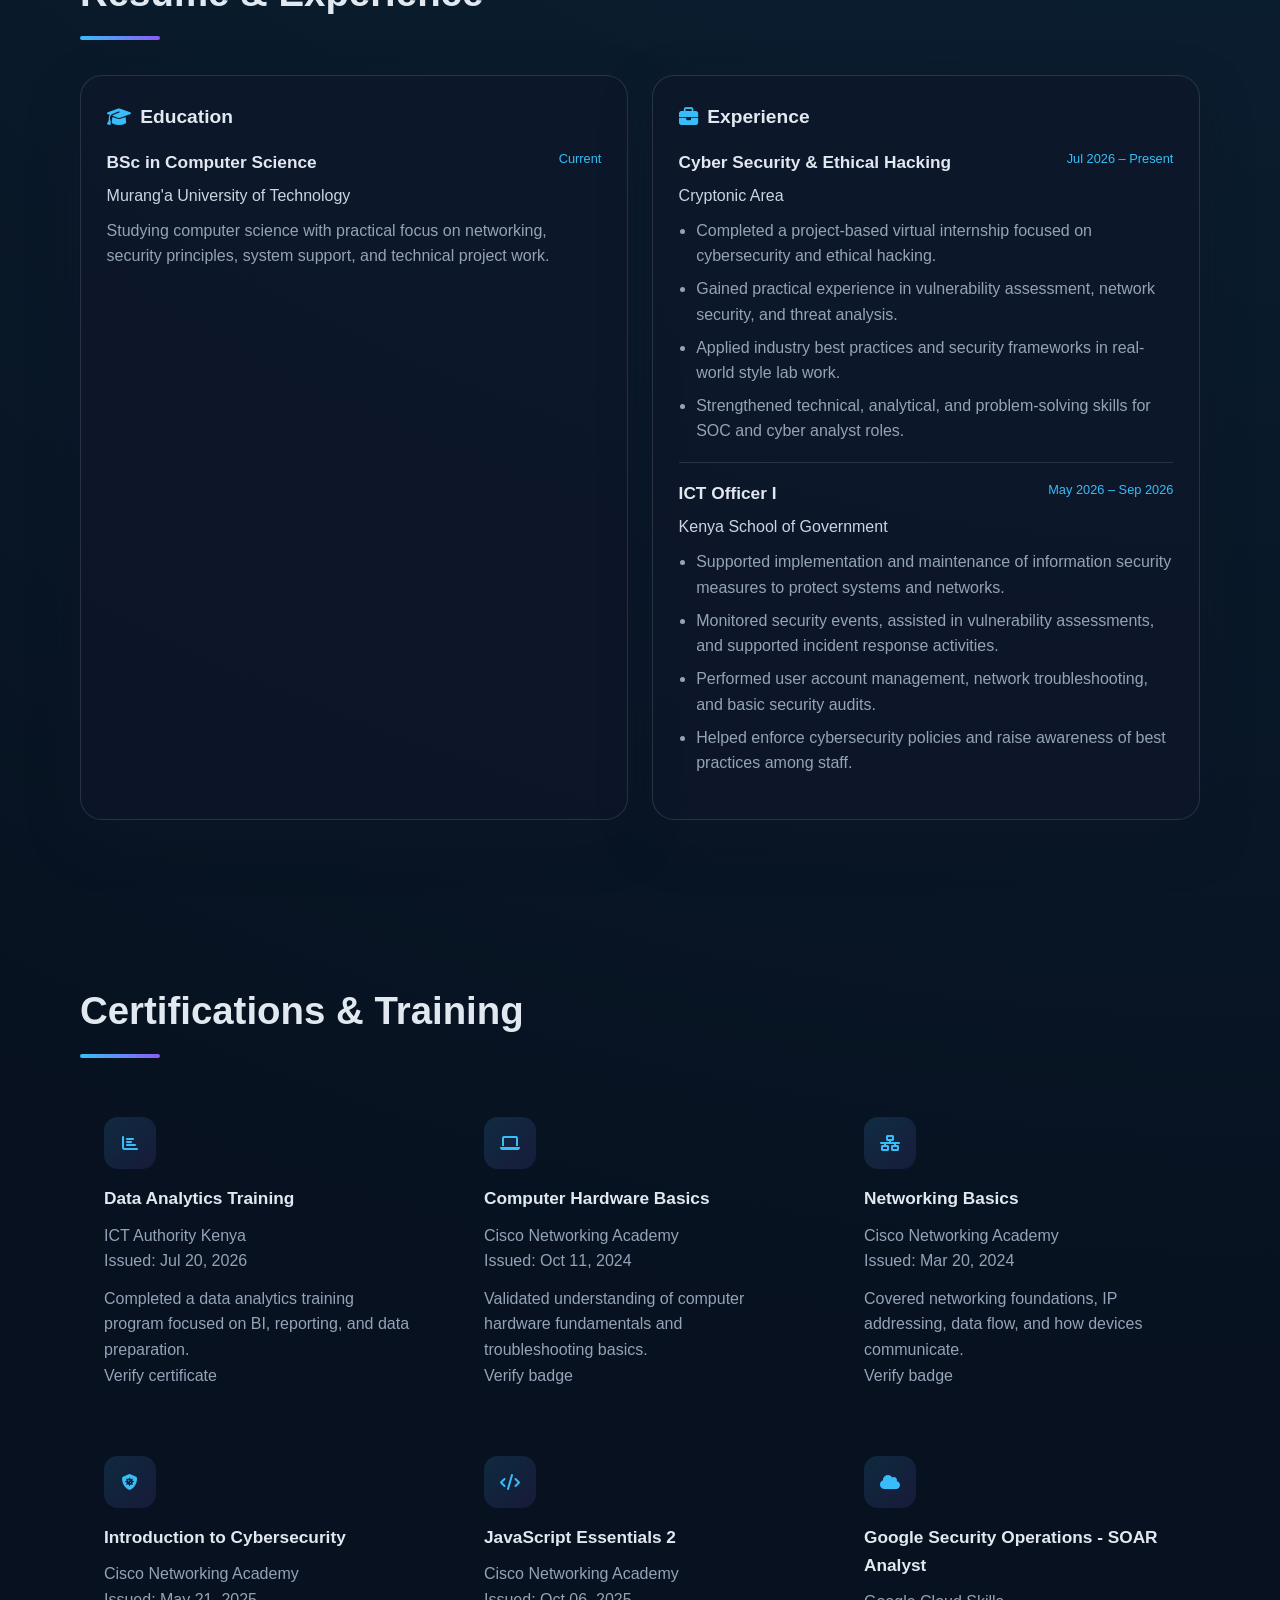
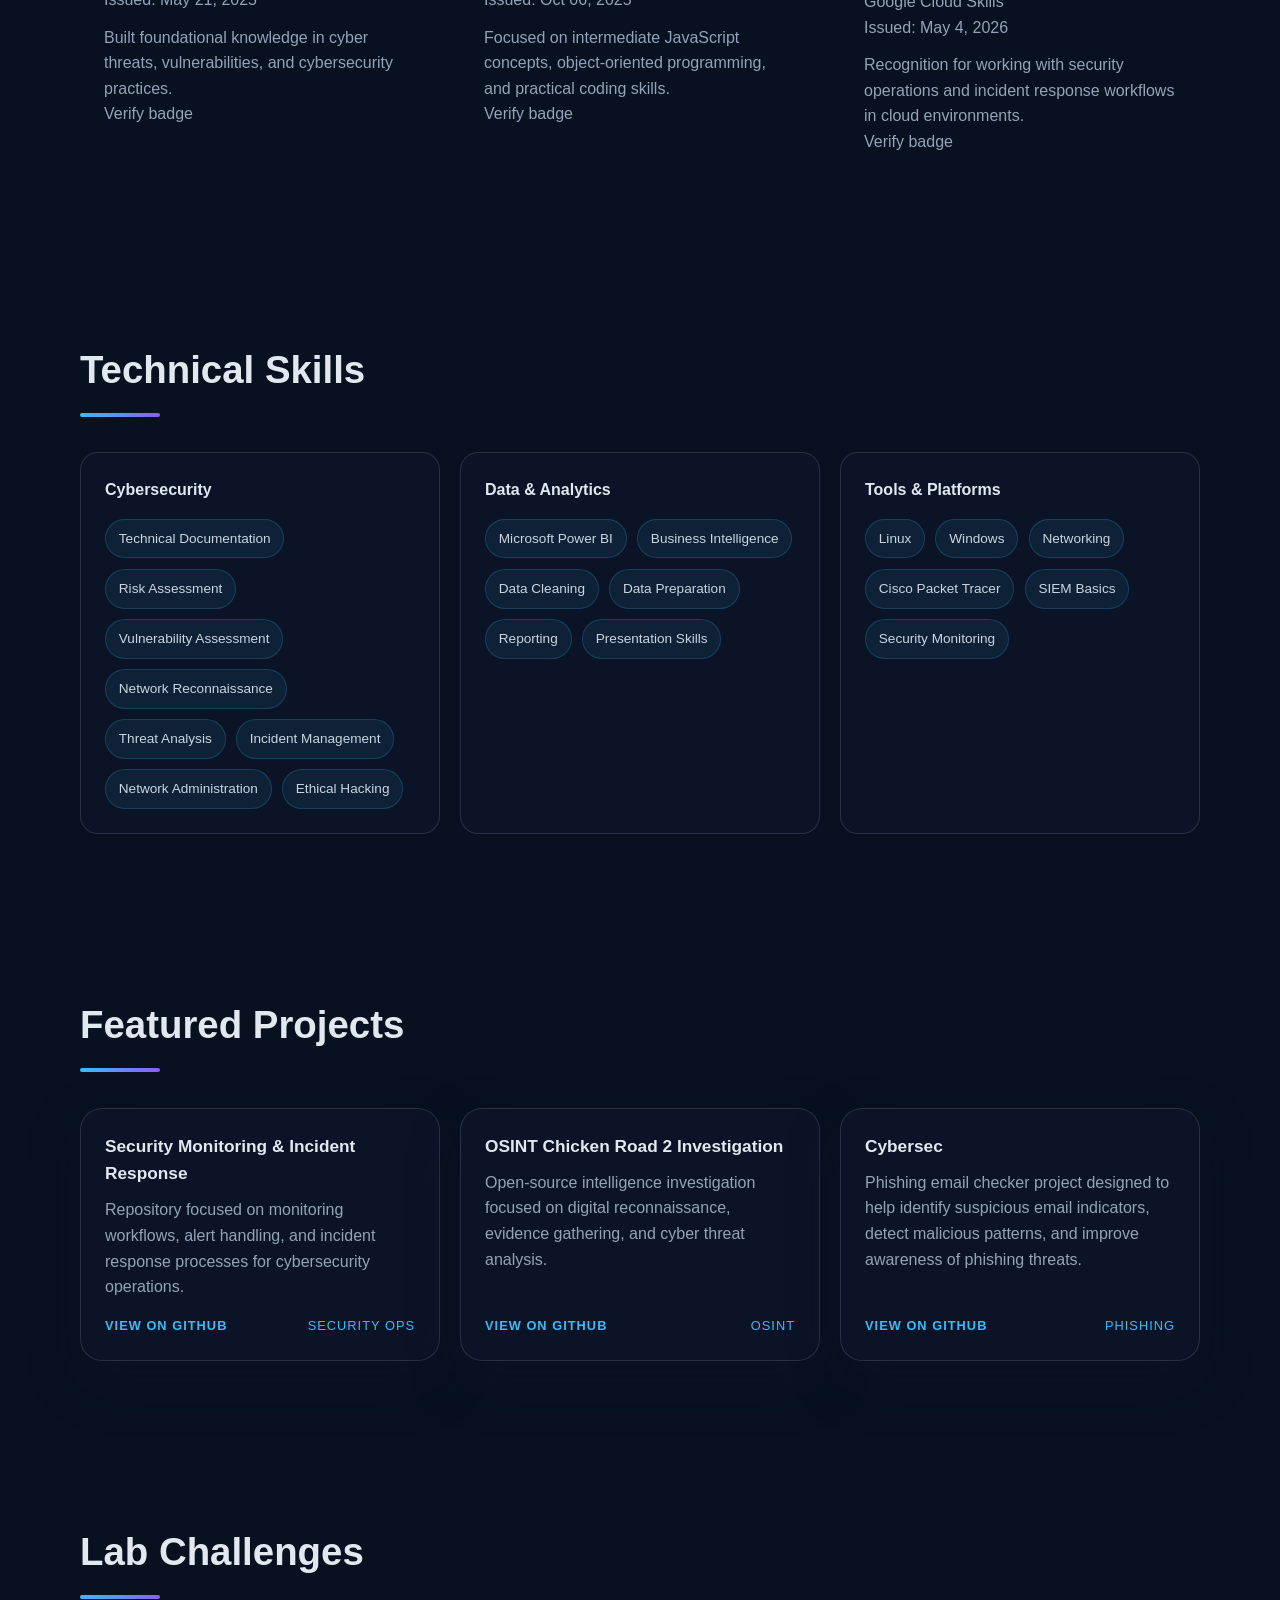
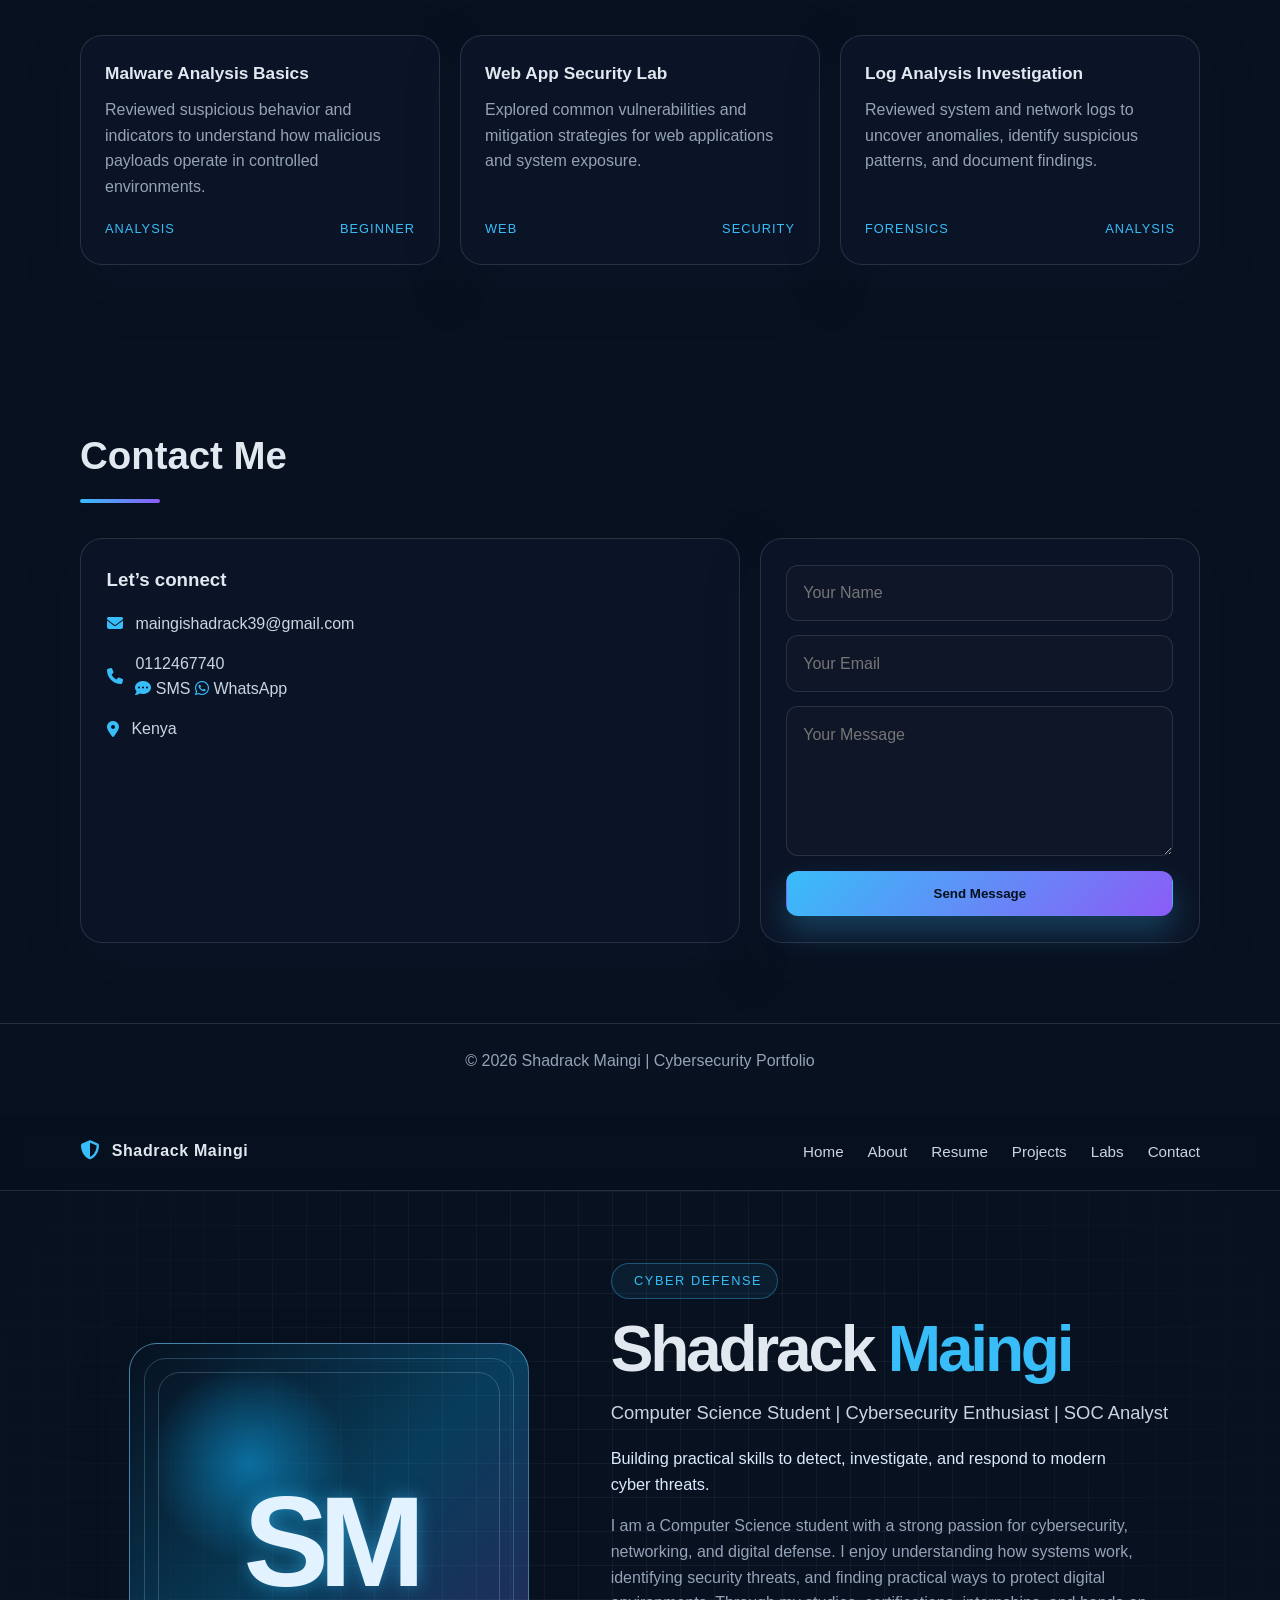
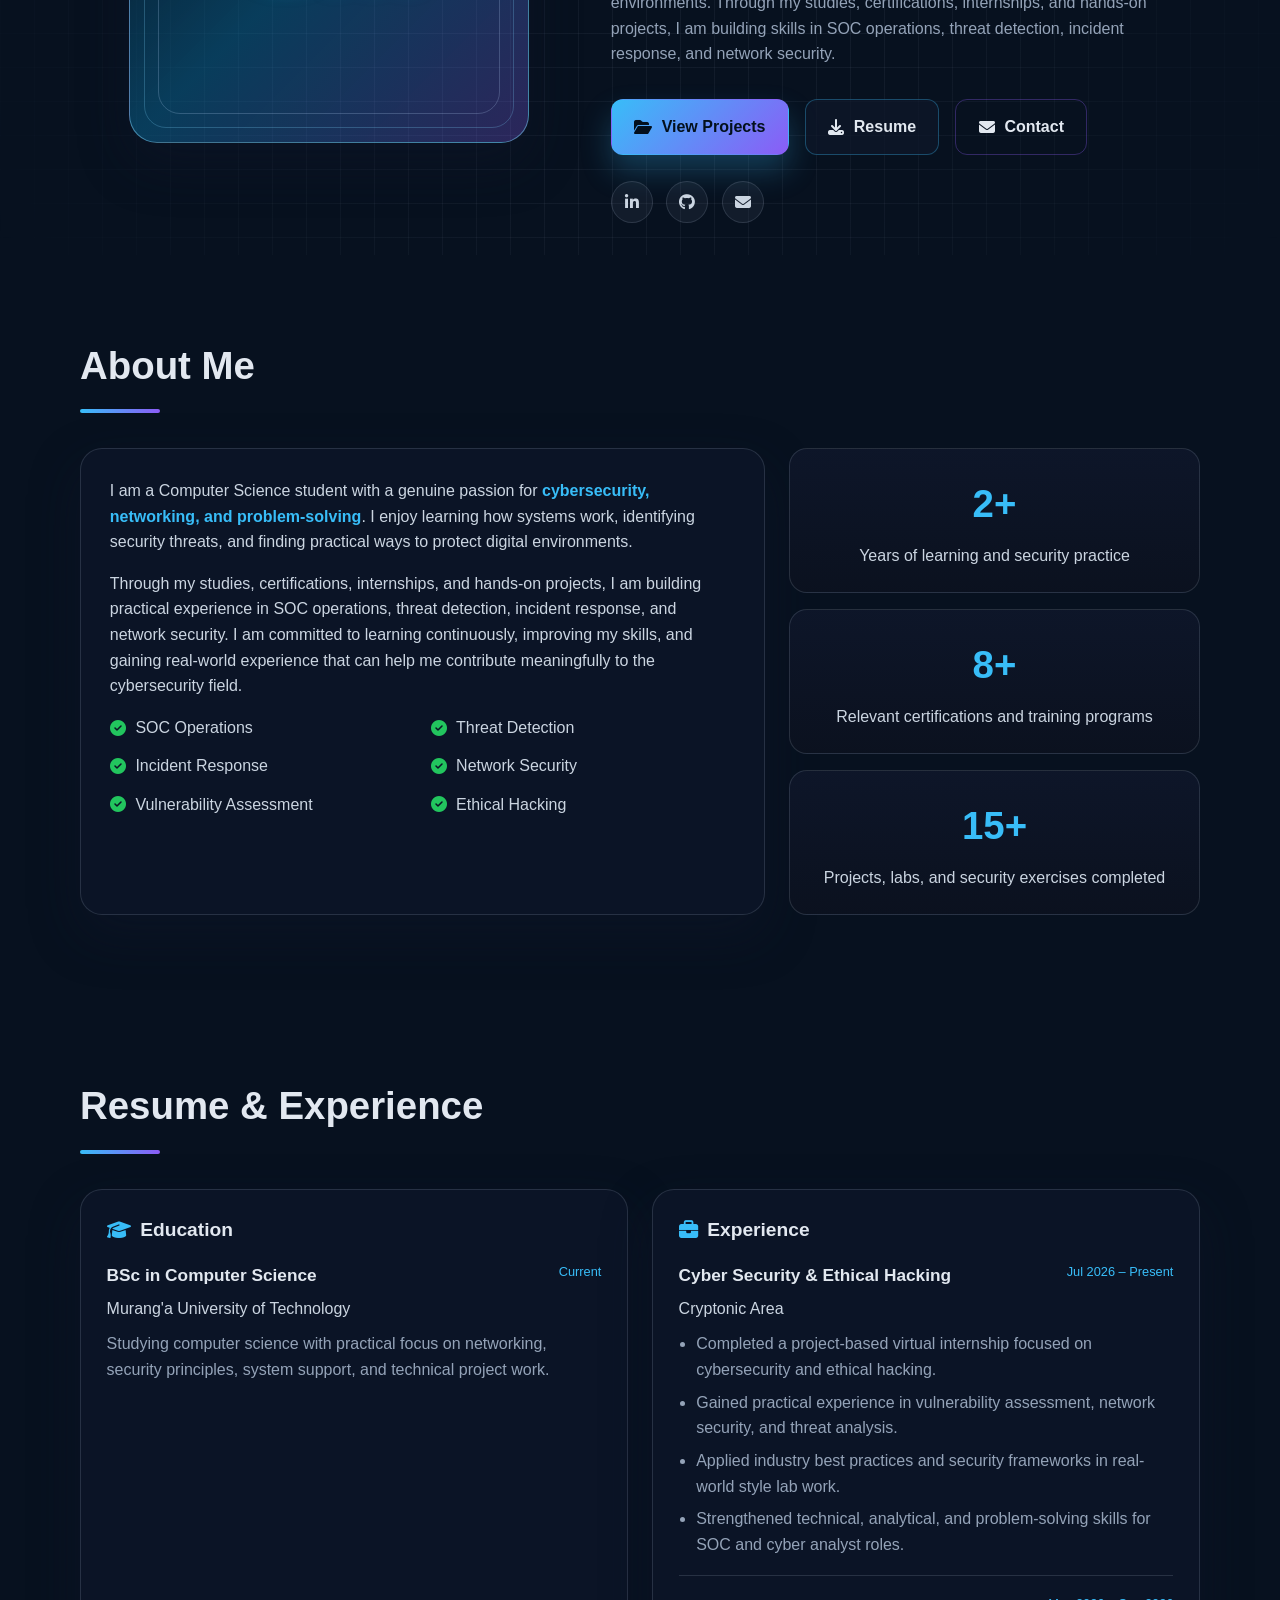
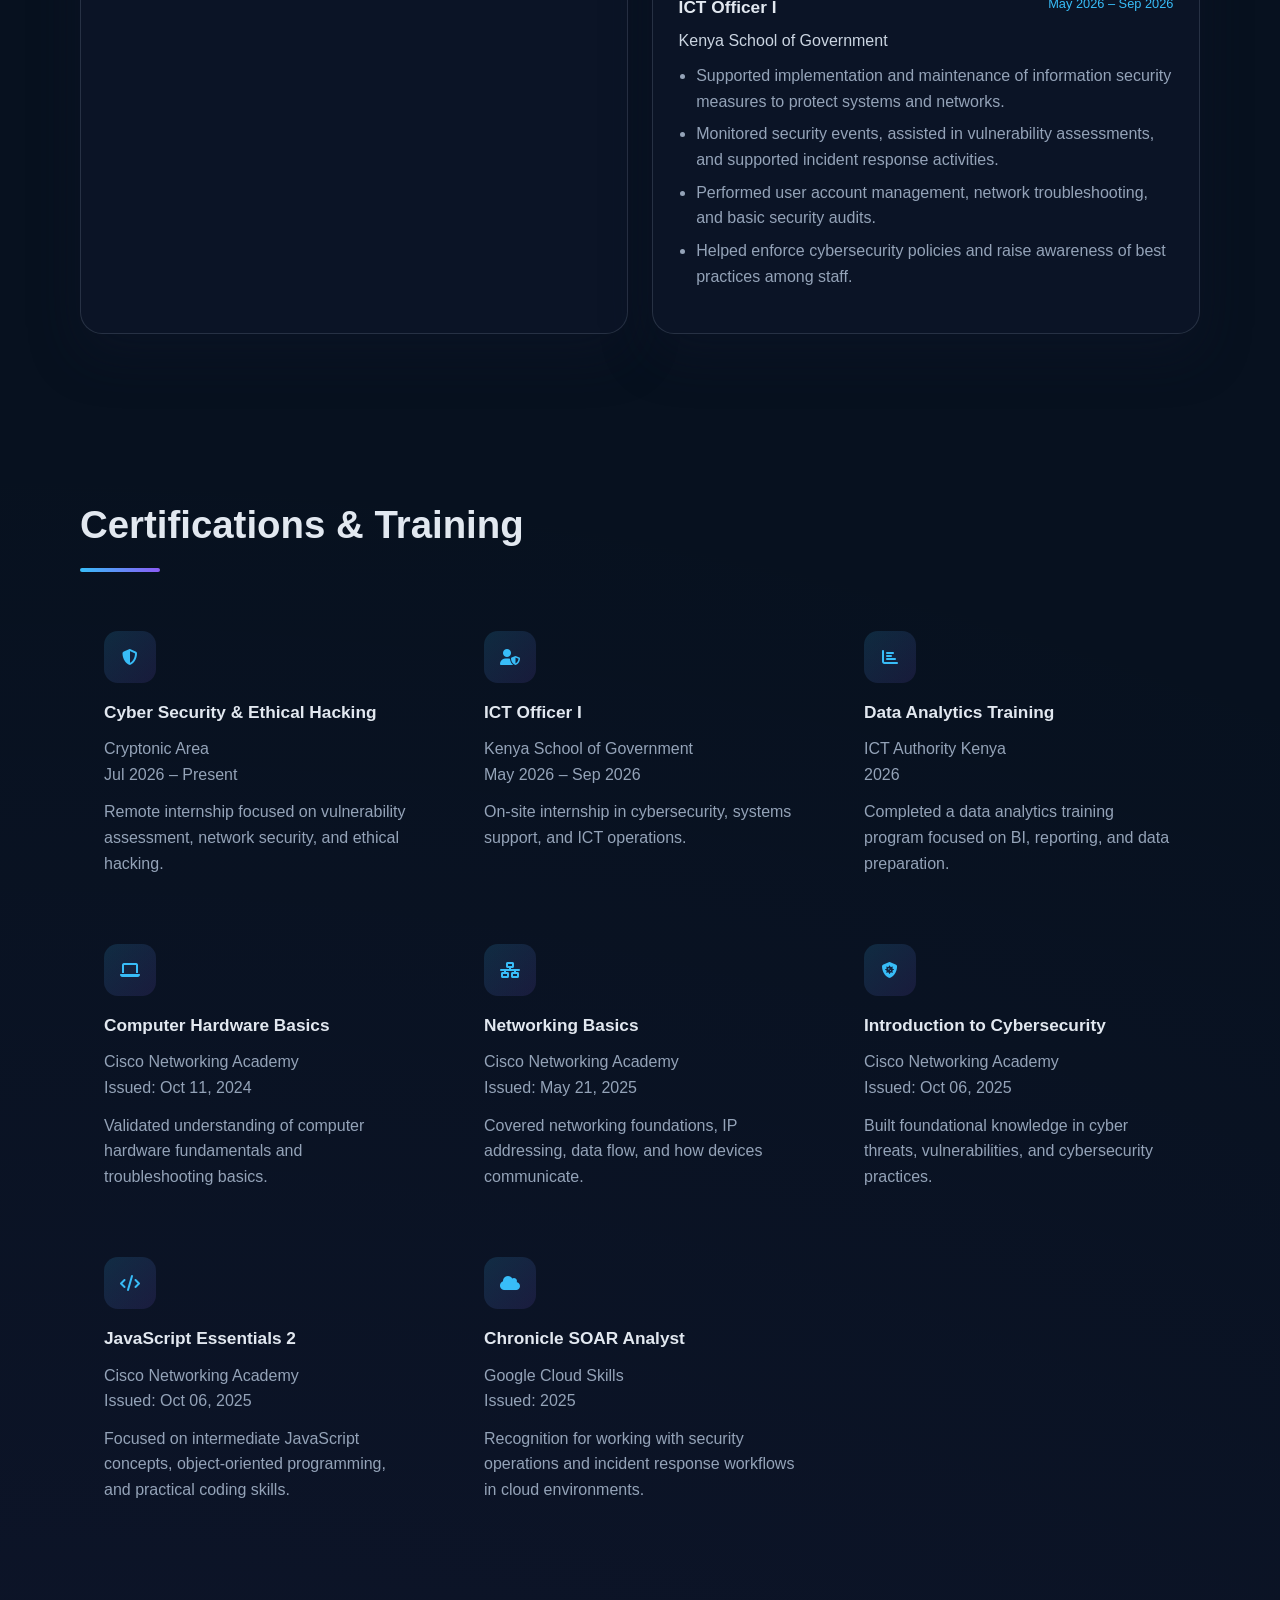
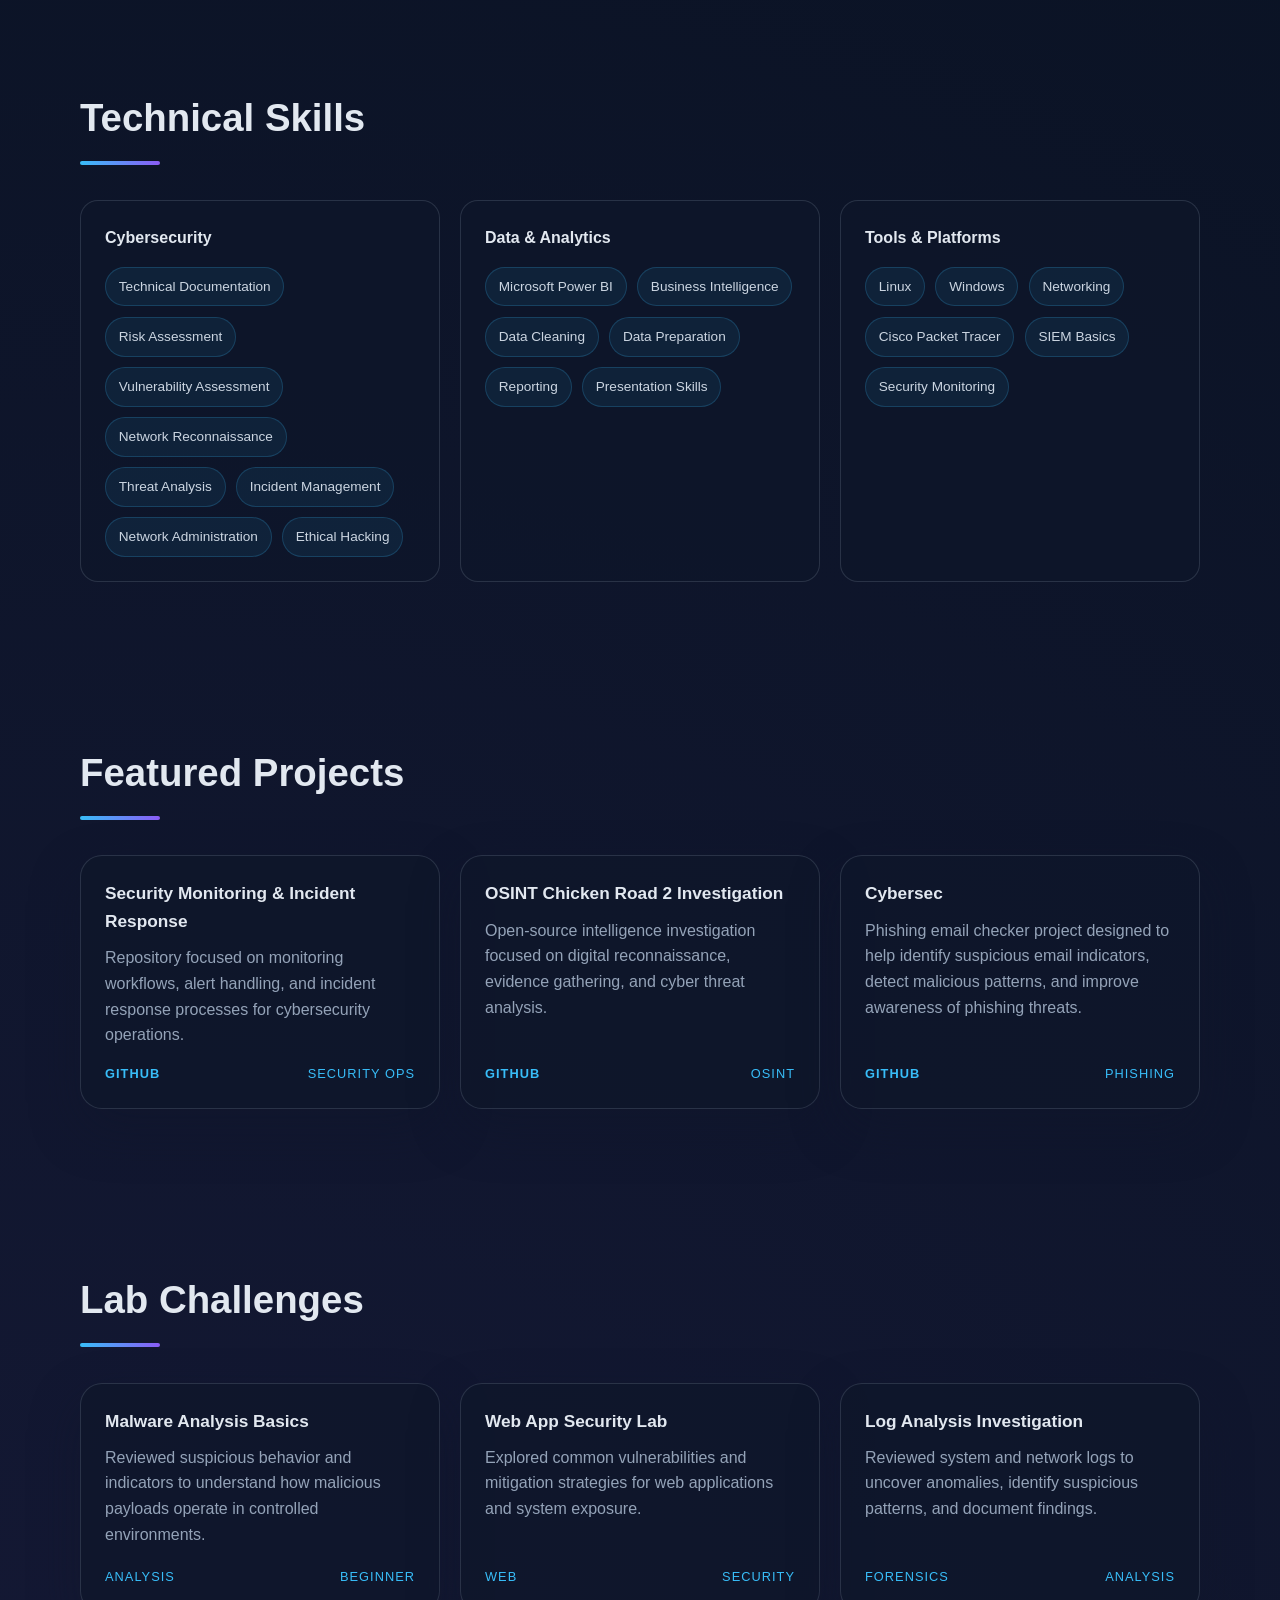
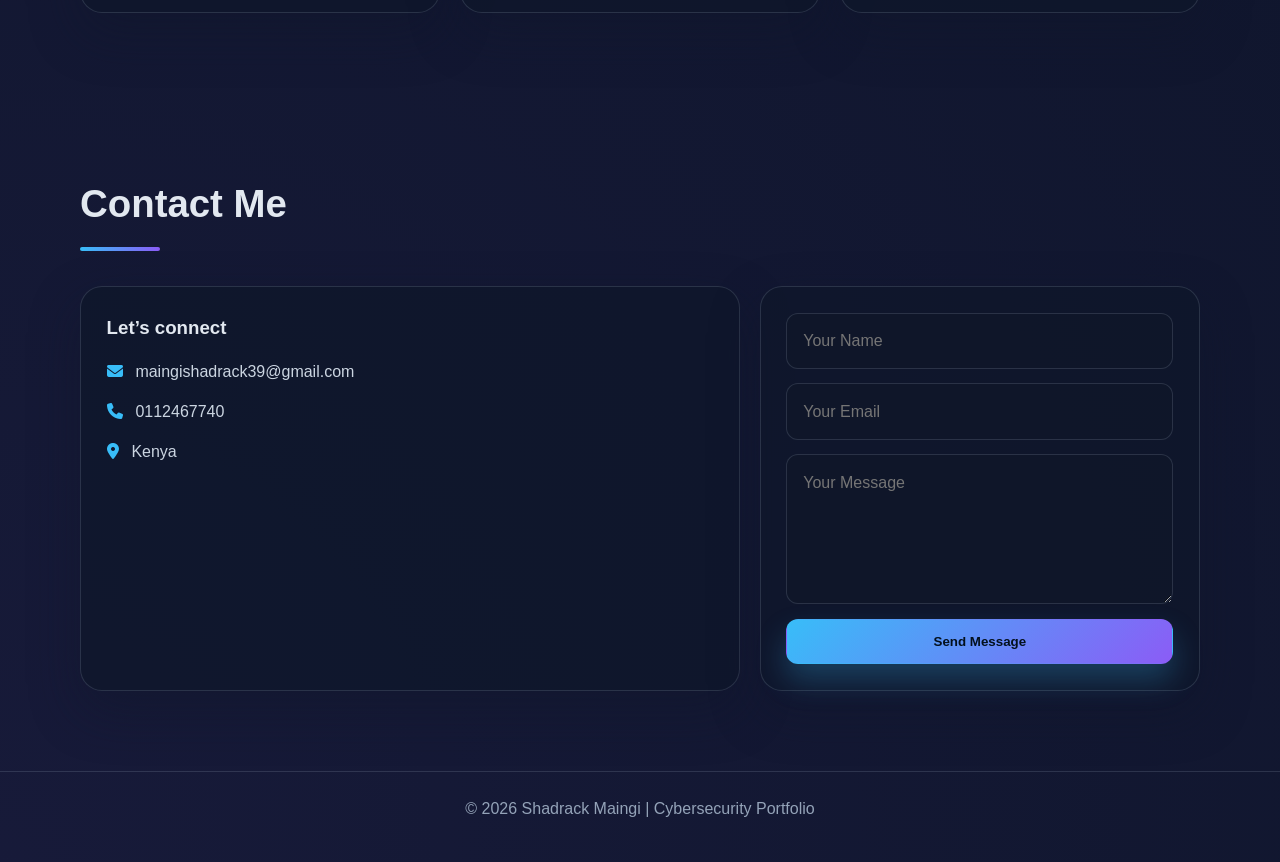
==== commit 82ba1afb: "Update index.html" ====
--- a/index.html
+++ b/index.html
@@ -1,3 +1,4 @@
+
 
 <!DOCTYPE html>
 <html lang="en">
@@ -32,14 +33,14 @@
         </nav>
     </header>
 
+
     <main>
         <section id="home" class="hero">
             <div class="hero-content">
                 <div class="hero-profile">
-                    <div class="profile-image profile-art" aria-label="Shadrack Maingi initials">
-                        <span>SM</span>
-                    </div>
-                </div>
+                    <img class="profile-image" src="profile.jpeg" alt="Portrait of Shadrack Maingi">
+                </div>
+
 
                 <div class="hero-copy">
                     <span class="eyebrow"><i class="fas fa-radar"></i> Cyber Defense</span>
@@ -50,20 +51,23 @@
                         I am a Computer Science student with a strong passion for cybersecurity, networking, and digital defense. I enjoy understanding how systems work, identifying security threats, and finding practical ways to protect digital environments. Through my studies, certifications, internships, and hands-on projects, I am building skills in SOC operations, threat detection, incident response, and network security.
                     </p>
 
+
                     <div class="hero-actions">
                         <a href="#projects" class="btn btn-primary"><i class="fas fa-folder-open"></i> View Projects</a>
                         <a href="cv.html" target="_blank" class="btn btn-secondary"><i class="fas fa-download"></i> Resume</a>
                         <a href="#contact" class="btn btn-tertiary"><i class="fas fa-envelope"></i> Contact</a>
                     </div>
 
+
                     <div class="social-links">
                         <a href="https://www.linkedin.com/in/shadrack-maingi-61076437a" target="_blank" rel="noopener noreferrer" aria-label="LinkedIn"><i class="fab fa-linkedin-in"></i></a>
-                        <a href="https://github.com/shadrack-maingi" target="_blank" rel="noopener noreferrer" aria-label="GitHub"><i class="fab fa-github"></i></a>
-                        <a href="mailto:shadrack@example.com" aria-label="Email"><i class="fas fa-envelope"></i></a>
-                    </div>
-                </div>
-            </div>
-        </section>
+                        <a href="https://github.com/shaddie-coder" target="_blank" rel="noopener noreferrer" aria-label="GitHub"><i class="fab fa-github"></i></a>
+                        <a href="https://mail.google.com/mail/?view=cm&amp;fs=1&amp;to=maingishadrack39@gmail.com" target="_blank" rel="noopener noreferrer" aria-label="Email"><i class="fas fa-envelope"></i></a>
+                    </div>
+                </div>
+            </div>
+        </section>
+
 
         <section id="about">
             <div class="container">
@@ -71,6 +75,7 @@
                     <h2>About Me</h2>
                     <div class="header-line"></div>
                 </div>
+
 
                 <div class="about-grid">
                     <div class="about-panel">
@@ -90,14 +95,15 @@
                         </ul>
                     </div>
 
+
                     <div class="stats-grid">
                         <div class="stat-card">
                             <div class="stat-number">2+</div>
                             <div class="stat-label">Years of learning and security practice</div>
                         </div>
                         <div class="stat-card">
-                            <div class="stat-number">8+</div>
-                            <div class="stat-label">Relevant certifications and training programs</div>
+                            <div class="stat-number">6</div>
+                            <div class="stat-label">Certificates and training programs</div>
                         </div>
                         <div class="stat-card">
                             <div class="stat-number">15+</div>
@@ -108,16 +114,19 @@
             </div>
         </section>
 
+
         <section id="resume">
             <div class="container">
                 <div class="section-header">
                     <h2>Resume & Experience</h2>
                     <div class="header-line"></div>
                 </div>
+
 
                 <div class="resume-grid">
                     <div class="resume-card">
                         <h3><i class="fas fa-graduation-cap"></i> Education</h3>
+
 
                         <div class="resume-item">
                             <div class="resume-item-header">
@@ -131,8 +140,10 @@
                         </div>
                     </div>
 
+
                     <div class="resume-card">
                         <h3><i class="fas fa-briefcase"></i> Experience</h3>
+
 
                         <div class="resume-item">
                             <div class="resume-item-header">
@@ -148,6 +159,7 @@
                             </ul>
                         </div>
 
+
                         <div class="resume-item">
                             <div class="resume-item-header">
                                 <h4>ICT Officer I</h4>
@@ -166,6 +178,7 @@
             </div>
         </section>
 
+
         <section id="certifications">
             <div class="container">
                 <div class="section-header">
@@ -173,30 +186,17 @@
                     <div class="header-line"></div>
                 </div>
 
+
                 <div class="cert-grid">
-                    <div class="cert-card">
-                        <div class="cert-icon"><i class="fas fa-shield-alt"></i></div>
-                        <h4>Cyber Security & Ethical Hacking</h4>
-                        <p class="cert-issuer">Cryptonic Area</p>
-                        <p class="cert-date">Jul 2026 – Present</p>
-                        <p class="cert-placeholder">Remote internship focused on vulnerability assessment, network security, and ethical hacking.</p>
-                    </div>
-
-                    <div class="cert-card">
-                        <div class="cert-icon"><i class="fas fa-user-shield"></i></div>
-                        <h4>ICT Officer I</h4>
-                        <p class="cert-issuer">Kenya School of Government</p>
-                        <p class="cert-date">May 2026 – Sep 2026</p>
-                        <p class="cert-placeholder">On-site internship in cybersecurity, systems support, and ICT operations.</p>
-                    </div>
-
                     <div class="cert-card">
                         <div class="cert-icon"><i class="fas fa-chart-bar"></i></div>
                         <h4>Data Analytics Training</h4>
                         <p class="cert-issuer">ICT Authority Kenya</p>
-                        <p class="cert-date">2026</p>
+                        <p class="cert-date">Issued: Jul 20, 2026</p>
                         <p class="cert-placeholder">Completed a data analytics training program focused on BI, reporting, and data preparation.</p>
-                    </div>
+                        <p><a class="verify-link" href="https://training.smartacademy.go.ke/certificate-verification/?certificate_id=ICTA-1784531304-7855-49035" target="_blank" rel="noopener noreferrer">Verify certificate</a></p>
+                    </div>
+
 
                     <div class="cert-card">
                         <div class="cert-icon"><i class="fas fa-laptop"></i></div>
@@ -204,23 +204,29 @@
                         <p class="cert-issuer">Cisco Networking Academy</p>
                         <p class="cert-date">Issued: Oct 11, 2024</p>
                         <p class="cert-placeholder">Validated understanding of computer hardware fundamentals and troubleshooting basics.</p>
-                    </div>
+                        <p><a class="verify-link" href="https://www.credly.com/badges/1a4549da-acd0-4bd4-b4f5-812a850385e5/" target="_blank" rel="noopener noreferrer">Verify badge</a></p>
+                    </div>
+
 
                     <div class="cert-card">
                         <div class="cert-icon"><i class="fas fa-network-wired"></i></div>
                         <h4>Networking Basics</h4>
                         <p class="cert-issuer">Cisco Networking Academy</p>
-                        <p class="cert-date">Issued: May 21, 2025</p>
+                        <p class="cert-date">Issued: Mar 20, 2024</p>
                         <p class="cert-placeholder">Covered networking foundations, IP addressing, data flow, and how devices communicate.</p>
-                    </div>
+                        <p><a class="verify-link" href="https://www.credly.com/badges/0dd77386-e9a8-4909-93c2-309c317e77e2/" target="_blank" rel="noopener noreferrer">Verify badge</a></p>
+                    </div>
+
 
                     <div class="cert-card">
                         <div class="cert-icon"><i class="fas fa-shield-virus"></i></div>
                         <h4>Introduction to Cybersecurity</h4>
                         <p class="cert-issuer">Cisco Networking Academy</p>
-                        <p class="cert-date">Issued: Oct 06, 2025</p>
+                        <p class="cert-date">Issued: May 21, 2025</p>
                         <p class="cert-placeholder">Built foundational knowledge in cyber threats, vulnerabilities, and cybersecurity practices.</p>
-                    </div>
+                        <p><a class="verify-link" href="https://www.credly.com/badges/bd38b5f1-3651-436b-9fb9-1a51cdedd2c6/" target="_blank" rel="noopener noreferrer">Verify badge</a></p>
+                    </div>
+
 
                     <div class="cert-card">
                         <div class="cert-icon"><i class="fas fa-code"></i></div>
@@ -228,18 +234,22 @@
                         <p class="cert-issuer">Cisco Networking Academy</p>
                         <p class="cert-date">Issued: Oct 06, 2025</p>
                         <p class="cert-placeholder">Focused on intermediate JavaScript concepts, object-oriented programming, and practical coding skills.</p>
-                    </div>
+                        <p><a class="verify-link" href="https://www.credly.com/badges/be7dd83c-a20f-495c-a8b9-5d6a6f07187a/" target="_blank" rel="noopener noreferrer">Verify badge</a></p>
+                    </div>
+
 
                     <div class="cert-card">
                         <div class="cert-icon"><i class="fas fa-cloud"></i></div>
-                        <h4>Chronicle SOAR Analyst</h4>
+                        <h4>Google Security Operations - SOAR Analyst</h4>
                         <p class="cert-issuer">Google Cloud Skills</p>
-                        <p class="cert-date">Issued: 2025</p>
+                        <p class="cert-date">Issued: May 4, 2026</p>
                         <p class="cert-placeholder">Recognition for working with security operations and incident response workflows in cloud environments.</p>
-                    </div>
-                </div>
-            </div>
-        </section>
+                        <p><a class="verify-link" href="https://www.skills.google/public_profiles/27d86ed5-157b-4e19-a2da-9e7f2cccf39b/badges/23959818" target="_blank" rel="noopener noreferrer">Verify badge</a></p>
+                    </div>
+                </div>
+            </div>
+        </section>
+
 
         <section id="skills">
             <div class="container">
@@ -247,6 +257,7 @@
                     <h2>Technical Skills</h2>
                     <div class="header-line"></div>
                 </div>
+
 
                 <div class="skill-wrap">
                     <div class="skill-card">
@@ -263,6 +274,7 @@
                         </div>
                     </div>
 
+
                     <div class="skill-card">
                         <h4>Data & Analytics</h4>
                         <div class="skill-tags">
@@ -275,6 +287,7 @@
                         </div>
                     </div>
 
+
                     <div class="skill-card">
                         <h4>Tools & Platforms</h4>
                         <div class="skill-tags">
@@ -290,6 +303,444 @@
             </div>
         </section>
 
+
+        <section id="projects">
+            <div class="container">
+                <div class="section-header">
+                    <h2>Featured Projects</h2>
+                    <div class="header-line"></div>
+                </div>
+
+
+                <div class="project-grid">
+                    <article class="project-card">
+                        <div>
+                            <h3>Security Monitoring & Incident Response</h3>
+                            <p>Repository focused on monitoring workflows, alert handling, and incident response processes for cybersecurity operations.</p>
+                        </div>
+                        <div class="project-meta"><span><a href="https://github.com/shaddie-coder/Security-Monitoring-Incident-Response" target="_blank" rel="noopener noreferrer">View on GitHub</a></span><span>Security Ops</span></div>
+                    </article>
+
+
+                    <article class="project-card">
+                        <div>
+                            <h3>OSINT Chicken Road 2 Investigation</h3>
+                            <p>Open-source intelligence investigation focused on digital reconnaissance, evidence gathering, and cyber threat analysis.</p>
+                        </div>
+                        <div class="project-meta"><span><a href="https://github.com/shaddie-coder/osint-chicken-road2-investigation" target="_blank" rel="noopener noreferrer">View on GitHub</a></span><span>OSINT</span></div>
+                    </article>
+
+
+                    <article class="project-card">
+                        <div>
+                            <h3>Cybersec</h3>
+                            <p>Phishing email checker project designed to help identify suspicious email indicators, detect malicious patterns, and improve awareness of phishing threats.</p>
+                        </div>
+                        <div class="project-meta"><span><a href="https://github.com/shaddie-coder/cybersec" target="_blank" rel="noopener noreferrer">View on GitHub</a></span><span>Phishing</span></div>
+                    </article>
+                </div>
+            </div>
+        </section>
+
+
+        <section id="labs">
+            <div class="container">
+                <div class="section-header">
+                    <h2>Lab Challenges</h2>
+                    <div class="header-line"></div>
+                </div>
+
+
+                <div class="lab-grid">
+                    <article class="lab-card">
+                        <div>
+                            <h3>Malware Analysis Basics</h3>
+                            <p>Reviewed suspicious behavior and indicators to understand how malicious payloads operate in controlled environments.</p>
+                        </div>
+                        <div class="lab-meta"><span>Analysis</span><span>Beginner</span></div>
+                    </article>
+
+
+                    <article class="lab-card">
+                        <div>
+                            <h3>Web App Security Lab</h3>
+                            <p>Explored common vulnerabilities and mitigation strategies for web applications and system exposure.</p>
+                        </div>
+                        <div class="lab-meta"><span>Web</span><span>Security</span></div>
+                    </article>
+
+
+                    <article class="lab-card">
+                        <div>
+                            <h3>Log Analysis Investigation</h3>
+                            <p>Reviewed system and network logs to uncover anomalies, identify suspicious patterns, and document findings.</p>
+                        </div>
+                        <div class="lab-meta"><span>Forensics</span><span>Analysis</span></div>
+                    </article>
+                </div>
+            </div>
+        </section>
+
+
+        <section id="contact">
+            <div class="container">
+                <div class="section-header">
+                    <h2>Contact Me</h2>
+                    <div class="header-line"></div>
+                </div>
+
+
+                <div class="contact-wrap">
+                    <div class="contact-card">
+                        <h3>Let’s connect</h3>
+                        <ul class="contact-list">
+                            <li><i class="fas fa-envelope"></i> <a href="https://mail.google.com/mail/?view=cm&amp;fs=1&amp;to=maingishadrack39@gmail.com" target="_blank" rel="noopener noreferrer">maingishadrack39@gmail.com</a></li>
+                            <li>
+                                <i class="fas fa-phone"></i>
+                                <div class="phone-contact">
+                                    <a class="phone-number" href="tel:+254112467740" title="Call +254 112 467 740">0112467740</a>
+                                    <div class="phone-actions">
+                                        <a href="sms:+254112467740" title="Send a text message" aria-label="Text Shadrack"><i class="fas fa-comment-dots"></i> SMS</a>
+                                        <a href="https://wa.me/254112467740" target="_blank" rel="noopener noreferrer" title="Message on WhatsApp" aria-label="Message Shadrack on WhatsApp"><i class="fab fa-whatsapp"></i> WhatsApp</a>
+                                    </div>
+                                </div>
+                            </li>
+                            <li><i class="fas fa-map-marker-alt"></i> Kenya</li>
+                        </ul>
+                    </div>
+
+
+                    <div class="contact-card">
+                        <form class="contact-form">
+                            <input type="text" name="name" placeholder="Your Name" aria-label="Your Name" required>
+                            <input type="email" name="email" placeholder="Your Email" aria-label="Your Email" required>
+                            <textarea name="message" placeholder="Your Message" aria-label="Your Message" required></textarea>
+                            <button type="submit" class="btn btn-primary">Send Message</button>
+                        </form>
+                    </div>
+                </div>
+            </div>
+        </section>
+    </main>
+
+
+    <footer class="site-footer">
+        <p>© 2026 Shadrack Maingi | Cybersecurity Portfolio</p>
+    </footer>
+    <script>
+        document.querySelector('.contact-form').addEventListener('submit', (event) => {
+            event.preventDefault();
+            const form = event.currentTarget;
+            const subject = `Portfolio message from ${form.elements.name.value}`;
+            const body = `Name: ${form.elements.name.value}\nEmail: ${form.elements.email.value}\n\n${form.elements.message.value}`;
+            const composeUrl = new URL('https://mail.google.com/mail/');
+            composeUrl.searchParams.set('view', 'cm');
+            composeUrl.searchParams.set('fs', '1');
+            composeUrl.searchParams.set('to', 'maingishadrack39@gmail.com');
+            composeUrl.searchParams.set('su', subject);
+            composeUrl.searchParams.set('body', body);
+            const composeWindow = window.open(composeUrl.toString(), '_blank');
+            if (composeWindow) {
+                composeWindow.opener = null;
+            } else {
+                window.location.href = composeUrl.toString();
+            }
+        });
+    </script>
+</body>
+</html>
+
+<!DOCTYPE html>
+<html lang="en">
+<head>
+    <meta charset="UTF-8">
+    <meta name="viewport" content="width=device-width, initial-scale=1.0">
+    <meta name="description" content="Shadrack Maingi - Computer Science Student and Cybersecurity professional focused on SOC operations, threat detection, and incident response.">
+    <meta name="keywords" content="cybersecurity, SOC analyst, incident response, ethical hacking, threat detection, computer science">
+    <meta name="author" content="Shadrack Maingi">
+    <meta name="theme-color" content="#07111f">
+    <title>Shadrack Maingi | Cybersecurity Professional</title>
+    <link rel="stylesheet" href="styles.css">
+    <link rel="stylesheet" href="https://cdnjs.cloudflare.com/ajax/libs/font-awesome/6.4.0/css/all.min.css">
+</head>
+<body>
+    <header class="site-header">
+        <nav class="navbar">
+            <div class="nav-logo">
+                <a href="#home">
+                    <i class="fas fa-shield-alt"></i>
+                    <span>Shadrack Maingi</span>
+                </a>
+            </div>
+            <ul class="nav-menu">
+                <li><a href="#home" class="nav-link">Home</a></li>
+                <li><a href="#about" class="nav-link">About</a></li>
+                <li><a href="#resume" class="nav-link">Resume</a></li>
+                <li><a href="#projects" class="nav-link">Projects</a></li>
+                <li><a href="#labs" class="nav-link">Labs</a></li>
+                <li><a href="#contact" class="nav-link">Contact</a></li>
+            </ul>
+        </nav>
+    </header>
+
+    <main>
+        <section id="home" class="hero">
+            <div class="hero-content">
+                <div class="hero-profile">
+                    <div class="profile-image profile-art" aria-label="Shadrack Maingi initials">
+                        <span>SM</span>
+                    </div>
+                </div>
+
+                <div class="hero-copy">
+                    <span class="eyebrow"><i class="fas fa-radar"></i> Cyber Defense</span>
+                    <h1 class="hero-title">Shadrack <span class="accent">Maingi</span></h1>
+                    <p class="hero-subtitle">Computer Science Student | Cybersecurity Enthusiast | SOC Analyst</p>
+                    <p class="hero-tagline">Building practical skills to detect, investigate, and respond to modern cyber threats.</p>
+                    <p class="hero-description">
+                        I am a Computer Science student with a strong passion for cybersecurity, networking, and digital defense. I enjoy understanding how systems work, identifying security threats, and finding practical ways to protect digital environments. Through my studies, certifications, internships, and hands-on projects, I am building skills in SOC operations, threat detection, incident response, and network security.
+                    </p>
+
+                    <div class="hero-actions">
+                        <a href="#projects" class="btn btn-primary"><i class="fas fa-folder-open"></i> View Projects</a>
+                        <a href="cv.html" target="_blank" class="btn btn-secondary"><i class="fas fa-download"></i> Resume</a>
+                        <a href="#contact" class="btn btn-tertiary"><i class="fas fa-envelope"></i> Contact</a>
+                    </div>
+
+                    <div class="social-links">
+                        <a href="https://www.linkedin.com/in/shadrack-maingi-61076437a" target="_blank" rel="noopener noreferrer" aria-label="LinkedIn"><i class="fab fa-linkedin-in"></i></a>
+                        <a href="https://github.com/shadrack-maingi" target="_blank" rel="noopener noreferrer" aria-label="GitHub"><i class="fab fa-github"></i></a>
+                        <a href="mailto:shadrack@example.com" aria-label="Email"><i class="fas fa-envelope"></i></a>
+                    </div>
+                </div>
+            </div>
+        </section>
+
+        <section id="about">
+            <div class="container">
+                <div class="section-header">
+                    <h2>About Me</h2>
+                    <div class="header-line"></div>
+                </div>
+
+                <div class="about-grid">
+                    <div class="about-panel">
+                        <p>
+                            I am a Computer Science student with a genuine passion for <strong>cybersecurity, networking, and problem-solving</strong>. I enjoy learning how systems work, identifying security threats, and finding practical ways to protect digital environments.
+                        </p>
+                        <p>
+                            Through my studies, certifications, internships, and hands-on projects, I am building practical experience in SOC operations, threat detection, incident response, and network security. I am committed to learning continuously, improving my skills, and gaining real-world experience that can help me contribute meaningfully to the cybersecurity field.
+                        </p>
+                        <ul class="about-interests">
+                            <li><i class="fas fa-check-circle"></i> SOC Operations</li>
+                            <li><i class="fas fa-check-circle"></i> Threat Detection</li>
+                            <li><i class="fas fa-check-circle"></i> Incident Response</li>
+                            <li><i class="fas fa-check-circle"></i> Network Security</li>
+                            <li><i class="fas fa-check-circle"></i> Vulnerability Assessment</li>
+                            <li><i class="fas fa-check-circle"></i> Ethical Hacking</li>
+                        </ul>
+                    </div>
+
+                    <div class="stats-grid">
+                        <div class="stat-card">
+                            <div class="stat-number">2+</div>
+                            <div class="stat-label">Years of learning and security practice</div>
+                        </div>
+                        <div class="stat-card">
+                            <div class="stat-number">8+</div>
+                            <div class="stat-label">Relevant certifications and training programs</div>
+                        </div>
+                        <div class="stat-card">
+                            <div class="stat-number">15+</div>
+                            <div class="stat-label">Projects, labs, and security exercises completed</div>
+                        </div>
+                    </div>
+                </div>
+            </div>
+        </section>
+
+        <section id="resume">
+            <div class="container">
+                <div class="section-header">
+                    <h2>Resume & Experience</h2>
+                    <div class="header-line"></div>
+                </div>
+
+                <div class="resume-grid">
+                    <div class="resume-card">
+                        <h3><i class="fas fa-graduation-cap"></i> Education</h3>
+
+                        <div class="resume-item">
+                            <div class="resume-item-header">
+                                <h4>BSc in Computer Science</h4>
+                                <span class="resume-date">Current</span>
+                            </div>
+                            <p class="resume-school">Murang'a University of Technology</p>
+                            <p class="resume-description">
+                                Studying computer science with practical focus on networking, security principles, system support, and technical project work.
+                            </p>
+                        </div>
+                    </div>
+
+                    <div class="resume-card">
+                        <h3><i class="fas fa-briefcase"></i> Experience</h3>
+
+                        <div class="resume-item">
+                            <div class="resume-item-header">
+                                <h4>Cyber Security & Ethical Hacking</h4>
+                                <span class="resume-date">Jul 2026 – Present</span>
+                            </div>
+                            <p class="resume-company">Cryptonic Area</p>
+                            <ul class="resume-description-list">
+                                <li>Completed a project-based virtual internship focused on cybersecurity and ethical hacking.</li>
+                                <li>Gained practical experience in vulnerability assessment, network security, and threat analysis.</li>
+                                <li>Applied industry best practices and security frameworks in real-world style lab work.</li>
+                                <li>Strengthened technical, analytical, and problem-solving skills for SOC and cyber analyst roles.</li>
+                            </ul>
+                        </div>
+
+                        <div class="resume-item">
+                            <div class="resume-item-header">
+                                <h4>ICT Officer I</h4>
+                                <span class="resume-date">May 2026 – Sep 2026</span>
+                            </div>
+                            <p class="resume-company">Kenya School of Government</p>
+                            <ul class="resume-description-list">
+                                <li>Supported implementation and maintenance of information security measures to protect systems and networks.</li>
+                                <li>Monitored security events, assisted in vulnerability assessments, and supported incident response activities.</li>
+                                <li>Performed user account management, network troubleshooting, and basic security audits.</li>
+                                <li>Helped enforce cybersecurity policies and raise awareness of best practices among staff.</li>
+                            </ul>
+                        </div>
+                    </div>
+                </div>
+            </div>
+        </section>
+
+        <section id="certifications">
+            <div class="container">
+                <div class="section-header">
+                    <h2>Certifications & Training</h2>
+                    <div class="header-line"></div>
+                </div>
+
+                <div class="cert-grid">
+                    <div class="cert-card">
+                        <div class="cert-icon"><i class="fas fa-shield-alt"></i></div>
+                        <h4>Cyber Security & Ethical Hacking</h4>
+                        <p class="cert-issuer">Cryptonic Area</p>
+                        <p class="cert-date">Jul 2026 – Present</p>
+                        <p class="cert-placeholder">Remote internship focused on vulnerability assessment, network security, and ethical hacking.</p>
+                    </div>
+
+                    <div class="cert-card">
+                        <div class="cert-icon"><i class="fas fa-user-shield"></i></div>
+                        <h4>ICT Officer I</h4>
+                        <p class="cert-issuer">Kenya School of Government</p>
+                        <p class="cert-date">May 2026 – Sep 2026</p>
+                        <p class="cert-placeholder">On-site internship in cybersecurity, systems support, and ICT operations.</p>
+                    </div>
+
+                    <div class="cert-card">
+                        <div class="cert-icon"><i class="fas fa-chart-bar"></i></div>
+                        <h4>Data Analytics Training</h4>
+                        <p class="cert-issuer">ICT Authority Kenya</p>
+                        <p class="cert-date">2026</p>
+                        <p class="cert-placeholder">Completed a data analytics training program focused on BI, reporting, and data preparation.</p>
+                    </div>
+
+                    <div class="cert-card">
+                        <div class="cert-icon"><i class="fas fa-laptop"></i></div>
+                        <h4>Computer Hardware Basics</h4>
+                        <p class="cert-issuer">Cisco Networking Academy</p>
+                        <p class="cert-date">Issued: Oct 11, 2024</p>
+                        <p class="cert-placeholder">Validated understanding of computer hardware fundamentals and troubleshooting basics.</p>
+                    </div>
+
+                    <div class="cert-card">
+                        <div class="cert-icon"><i class="fas fa-network-wired"></i></div>
+                        <h4>Networking Basics</h4>
+                        <p class="cert-issuer">Cisco Networking Academy</p>
+                        <p class="cert-date">Issued: May 21, 2025</p>
+                        <p class="cert-placeholder">Covered networking foundations, IP addressing, data flow, and how devices communicate.</p>
+                    </div>
+
+                    <div class="cert-card">
+                        <div class="cert-icon"><i class="fas fa-shield-virus"></i></div>
+                        <h4>Introduction to Cybersecurity</h4>
+                        <p class="cert-issuer">Cisco Networking Academy</p>
+                        <p class="cert-date">Issued: Oct 06, 2025</p>
+                        <p class="cert-placeholder">Built foundational knowledge in cyber threats, vulnerabilities, and cybersecurity practices.</p>
+                    </div>
+
+                    <div class="cert-card">
+                        <div class="cert-icon"><i class="fas fa-code"></i></div>
+                        <h4>JavaScript Essentials 2</h4>
+                        <p class="cert-issuer">Cisco Networking Academy</p>
+                        <p class="cert-date">Issued: Oct 06, 2025</p>
+                        <p class="cert-placeholder">Focused on intermediate JavaScript concepts, object-oriented programming, and practical coding skills.</p>
+                    </div>
+
+                    <div class="cert-card">
+                        <div class="cert-icon"><i class="fas fa-cloud"></i></div>
+                        <h4>Chronicle SOAR Analyst</h4>
+                        <p class="cert-issuer">Google Cloud Skills</p>
+                        <p class="cert-date">Issued: 2025</p>
+                        <p class="cert-placeholder">Recognition for working with security operations and incident response workflows in cloud environments.</p>
+                    </div>
+                </div>
+            </div>
+        </section>
+
+        <section id="skills">
+            <div class="container">
+                <div class="section-header">
+                    <h2>Technical Skills</h2>
+                    <div class="header-line"></div>
+                </div>
+
+                <div class="skill-wrap">
+                    <div class="skill-card">
+                        <h4>Cybersecurity</h4>
+                        <div class="skill-tags">
+                            <span class="skill-tag">Technical Documentation</span>
+                            <span class="skill-tag">Risk Assessment</span>
+                            <span class="skill-tag">Vulnerability Assessment</span>
+                            <span class="skill-tag">Network Reconnaissance</span>
+                            <span class="skill-tag">Threat Analysis</span>
+                            <span class="skill-tag">Incident Management</span>
+                            <span class="skill-tag">Network Administration</span>
+                            <span class="skill-tag">Ethical Hacking</span>
+                        </div>
+                    </div>
+
+                    <div class="skill-card">
+                        <h4>Data & Analytics</h4>
+                        <div class="skill-tags">
+                            <span class="skill-tag">Microsoft Power BI</span>
+                            <span class="skill-tag">Business Intelligence</span>
+                            <span class="skill-tag">Data Cleaning</span>
+                            <span class="skill-tag">Data Preparation</span>
+                            <span class="skill-tag">Reporting</span>
+                            <span class="skill-tag">Presentation Skills</span>
+                        </div>
+                    </div>
+
+                    <div class="skill-card">
+                        <h4>Tools & Platforms</h4>
+                        <div class="skill-tags">
+                            <span class="skill-tag">Linux</span>
+                            <span class="skill-tag">Windows</span>
+                            <span class="skill-tag">Networking</span>
+                            <span class="skill-tag">Cisco Packet Tracer</span>
+                            <span class="skill-tag">SIEM Basics</span>
+                            <span class="skill-tag">Security Monitoring</span>
+                        </div>
+                    </div>
+                </div>
+            </div>
+        </section>
+
         <section id="projects">
             <div class="container">
                 <div class="section-header">
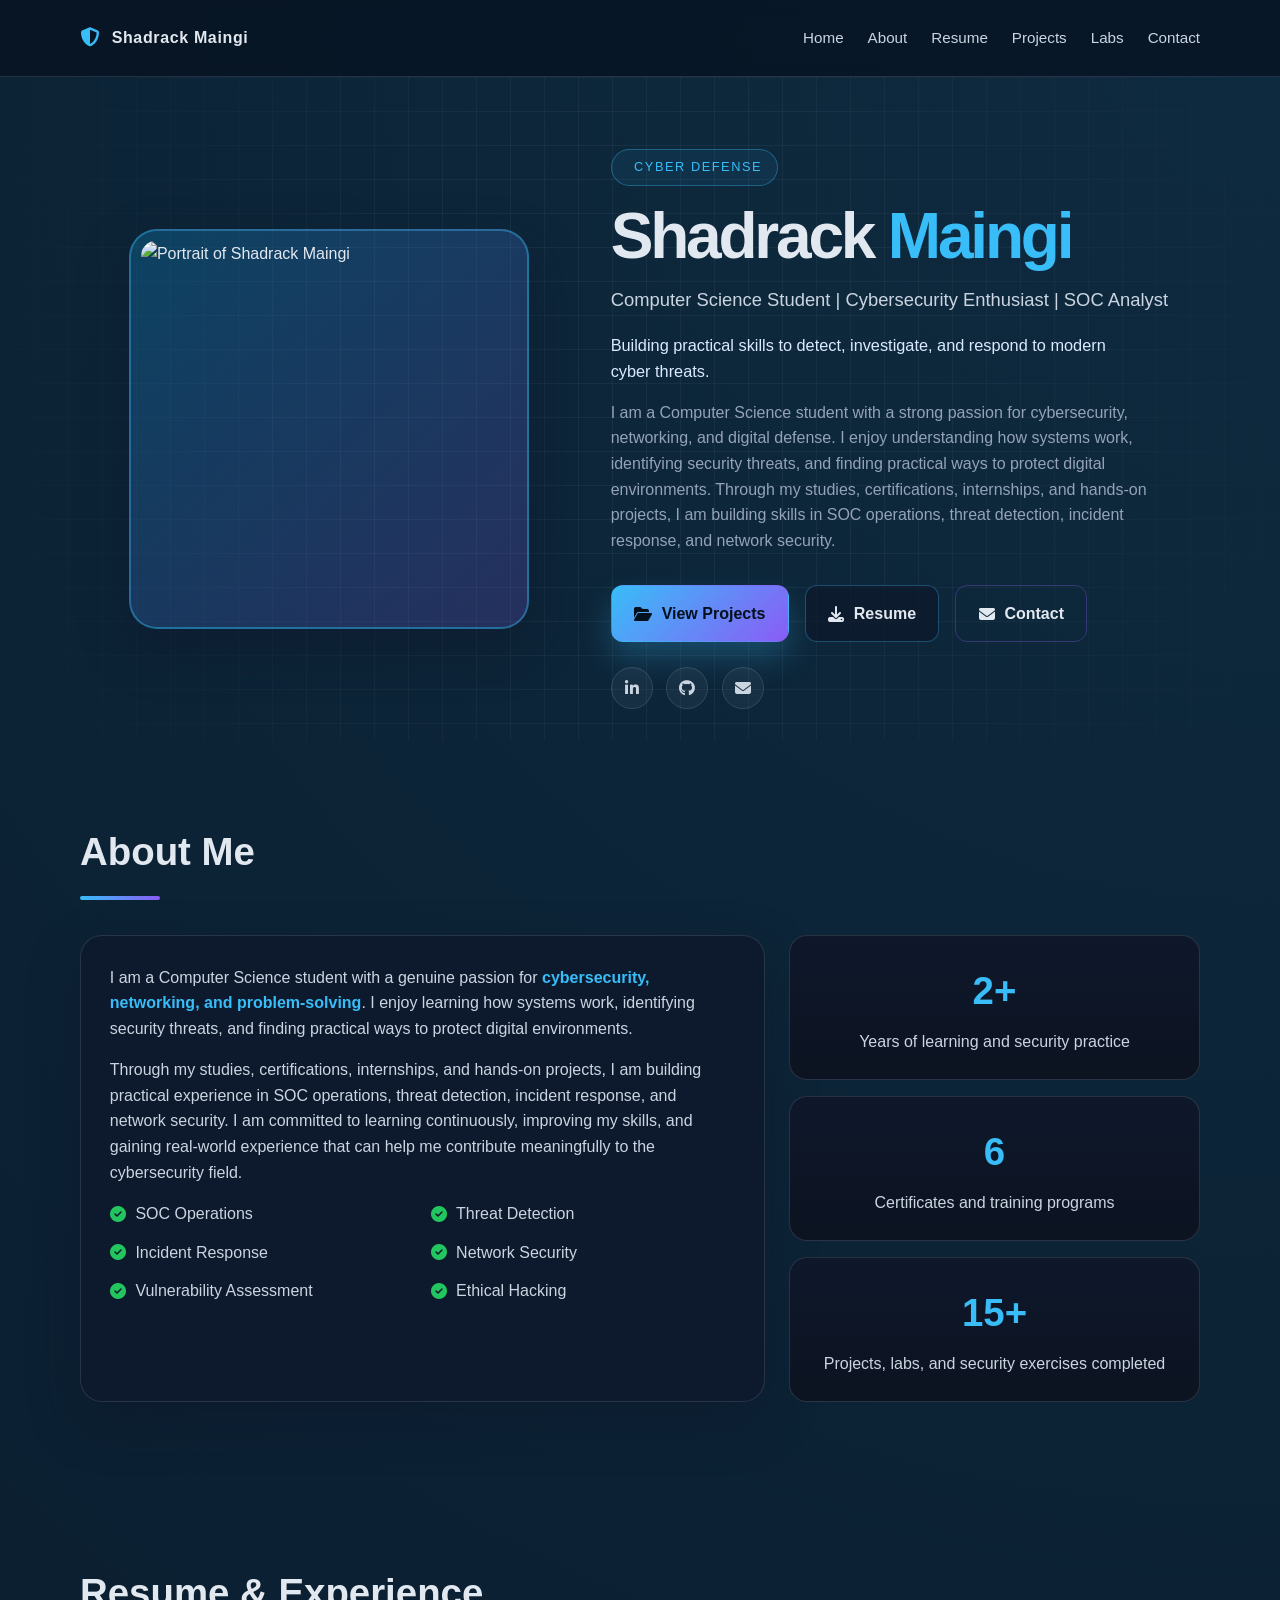
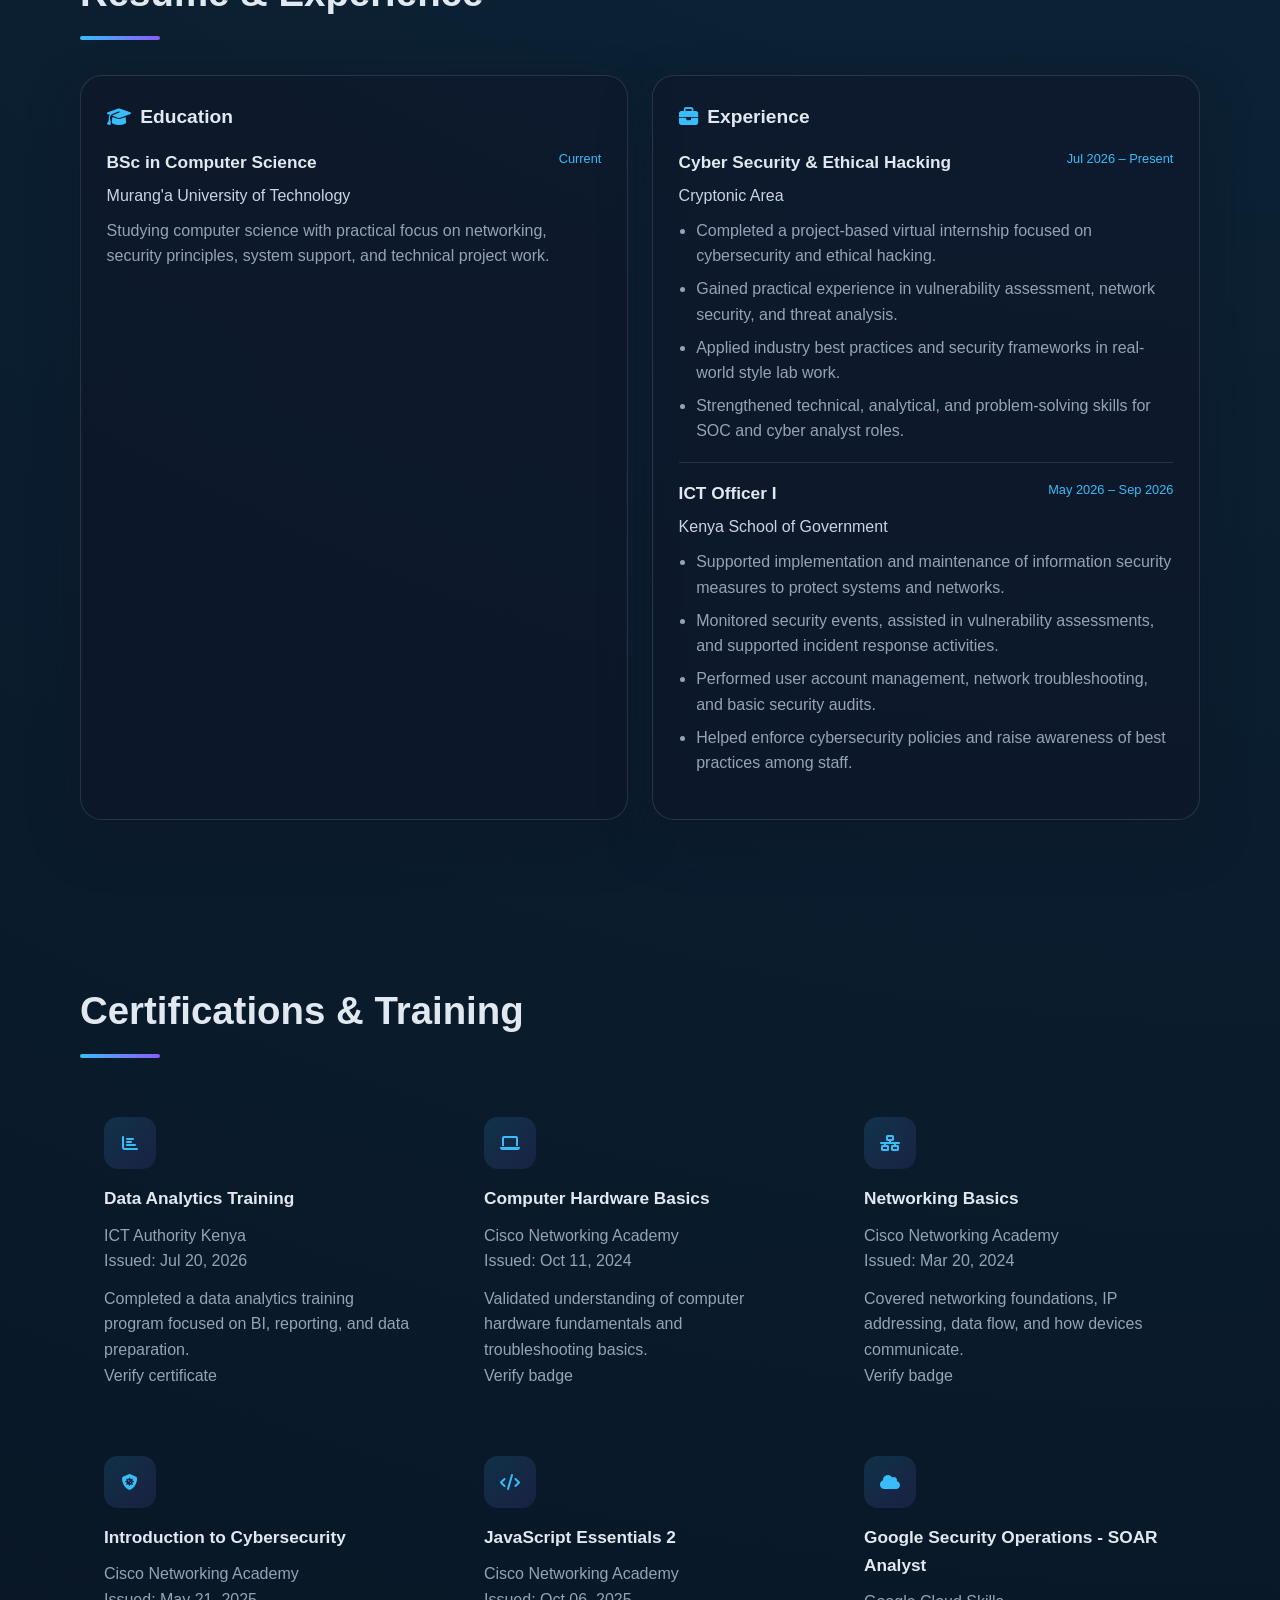
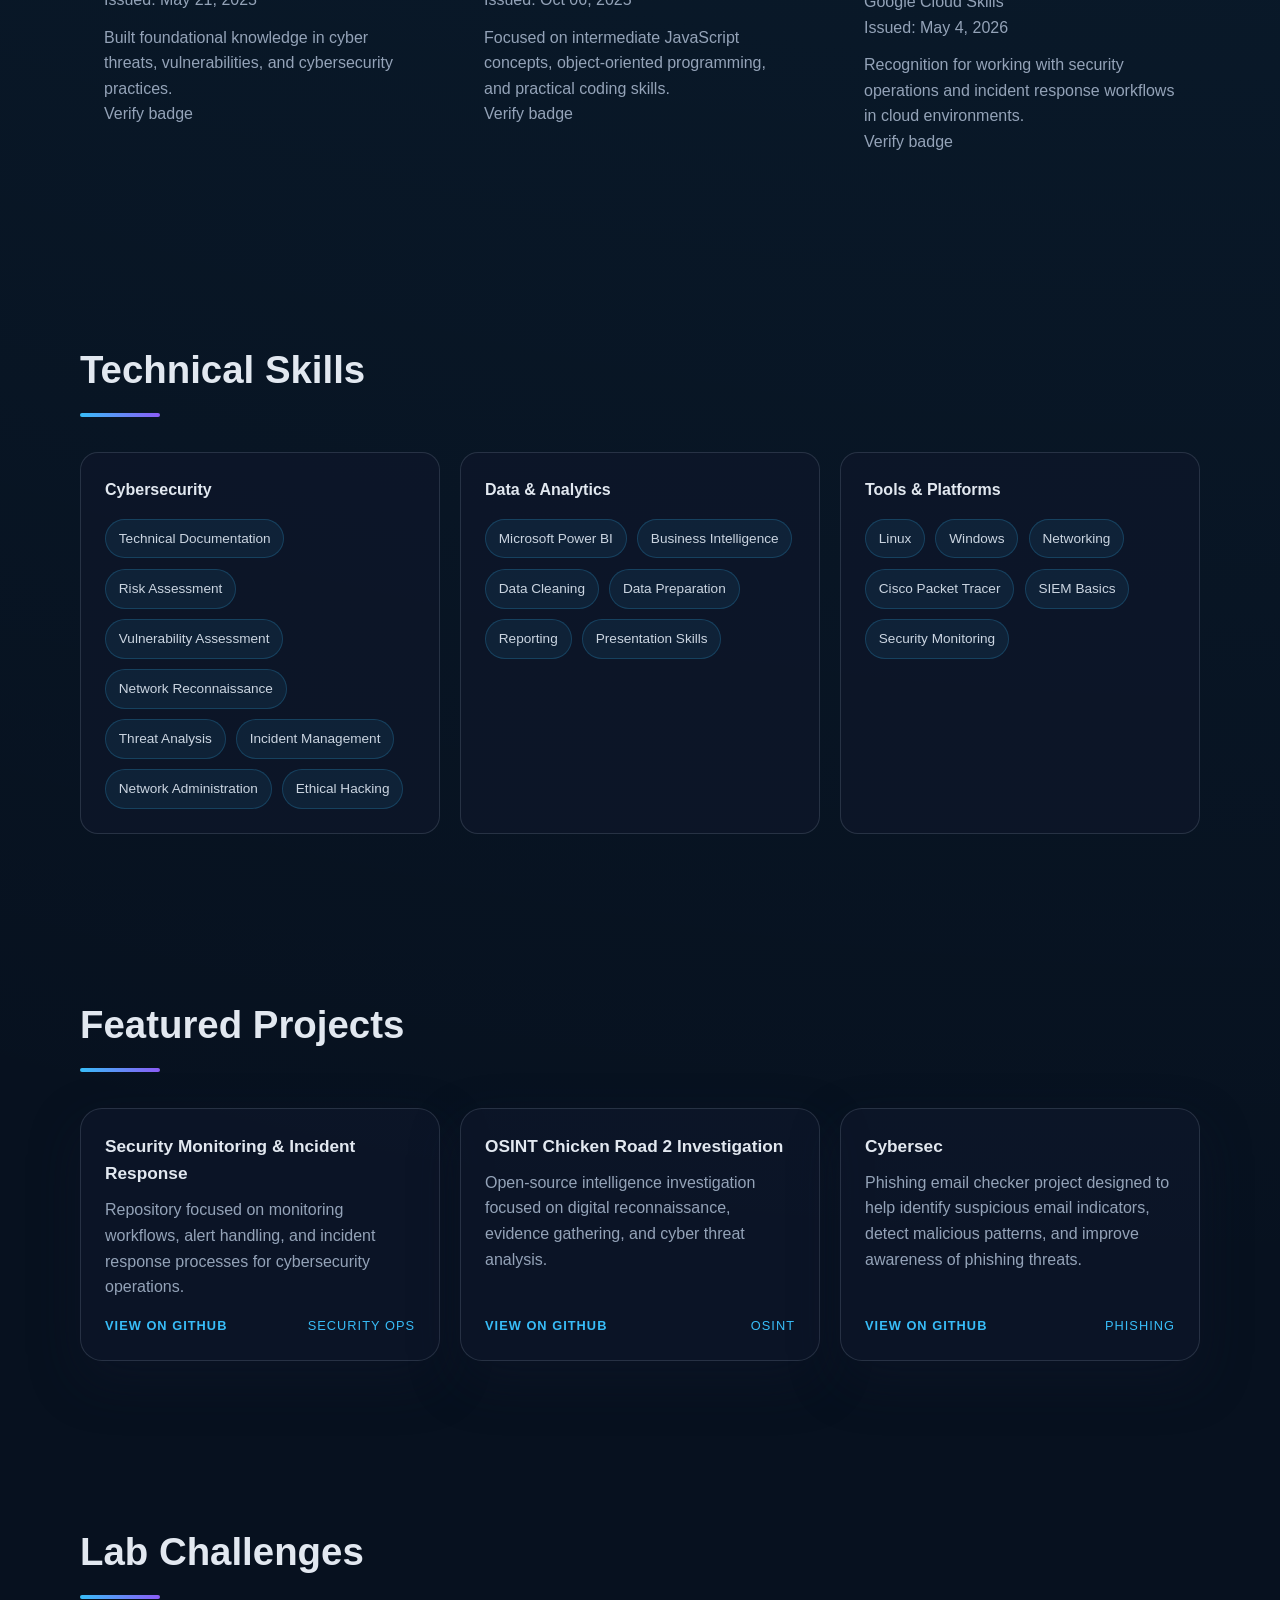
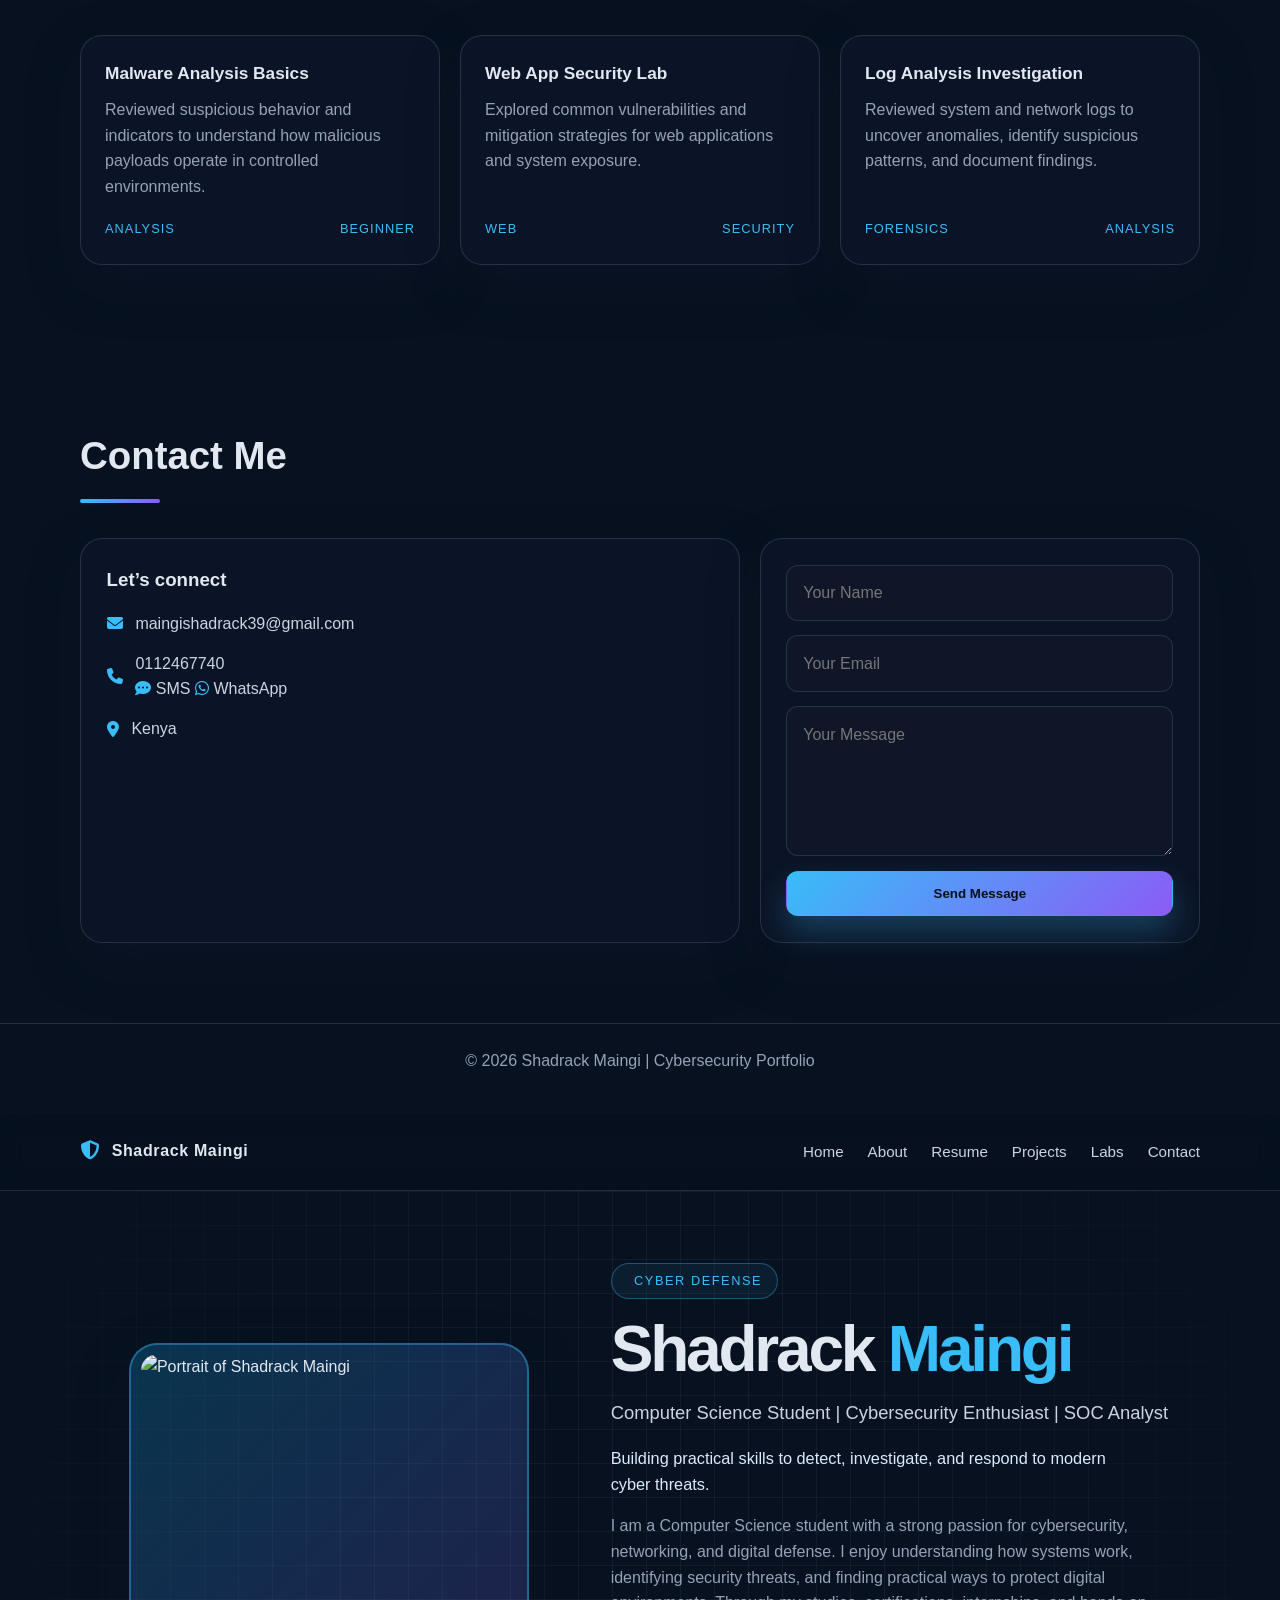
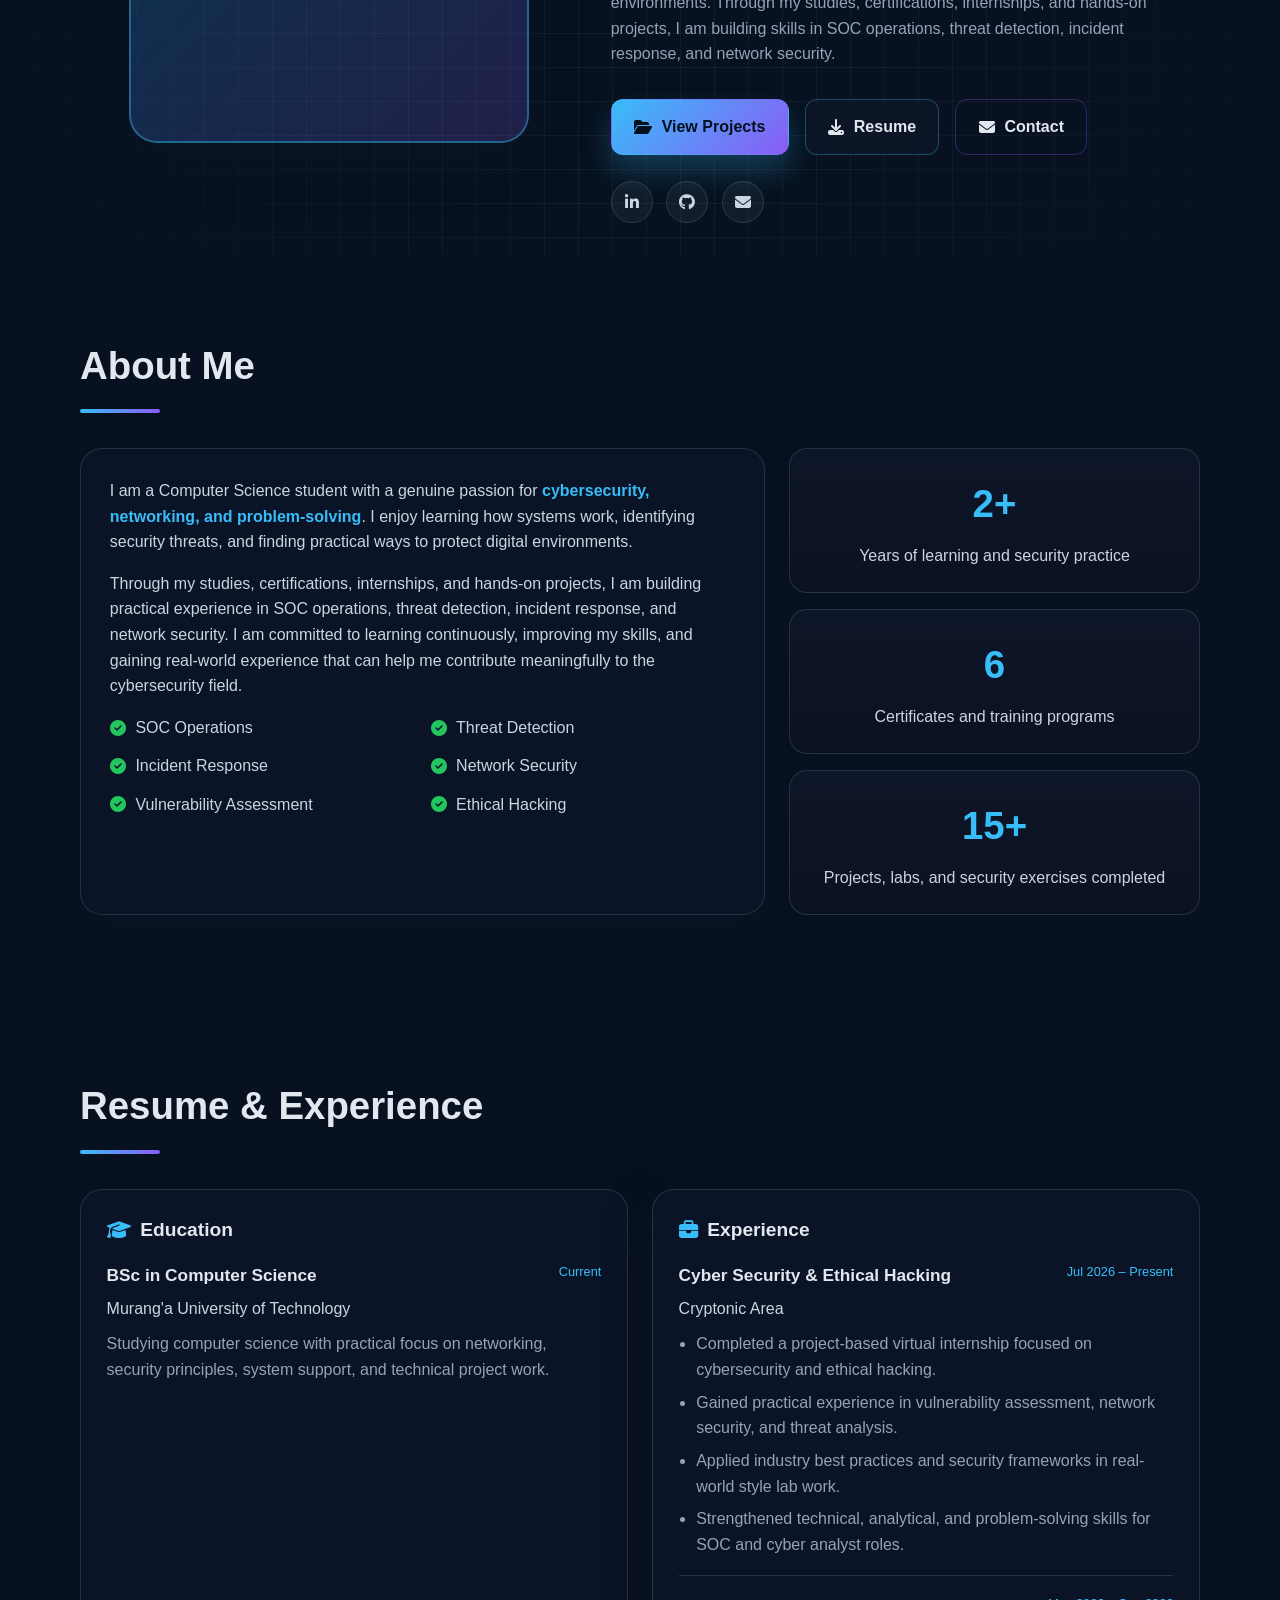
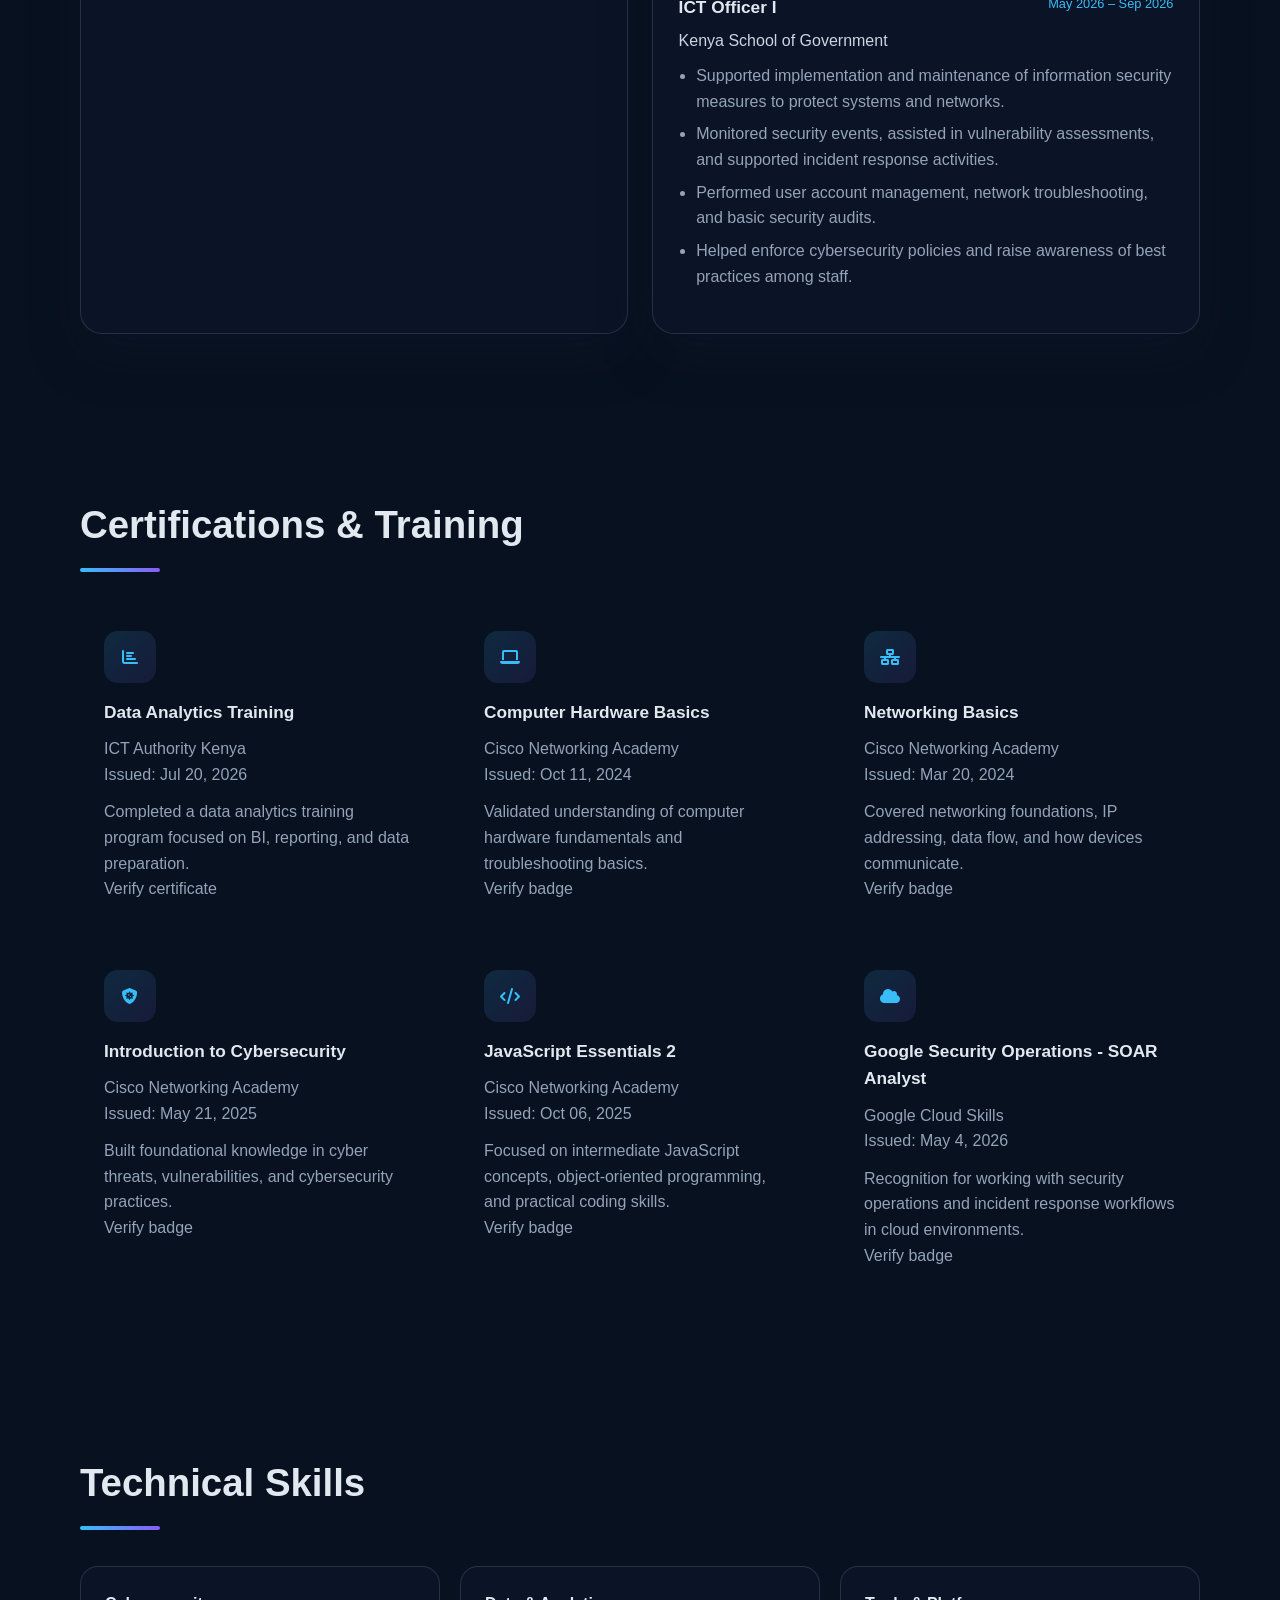
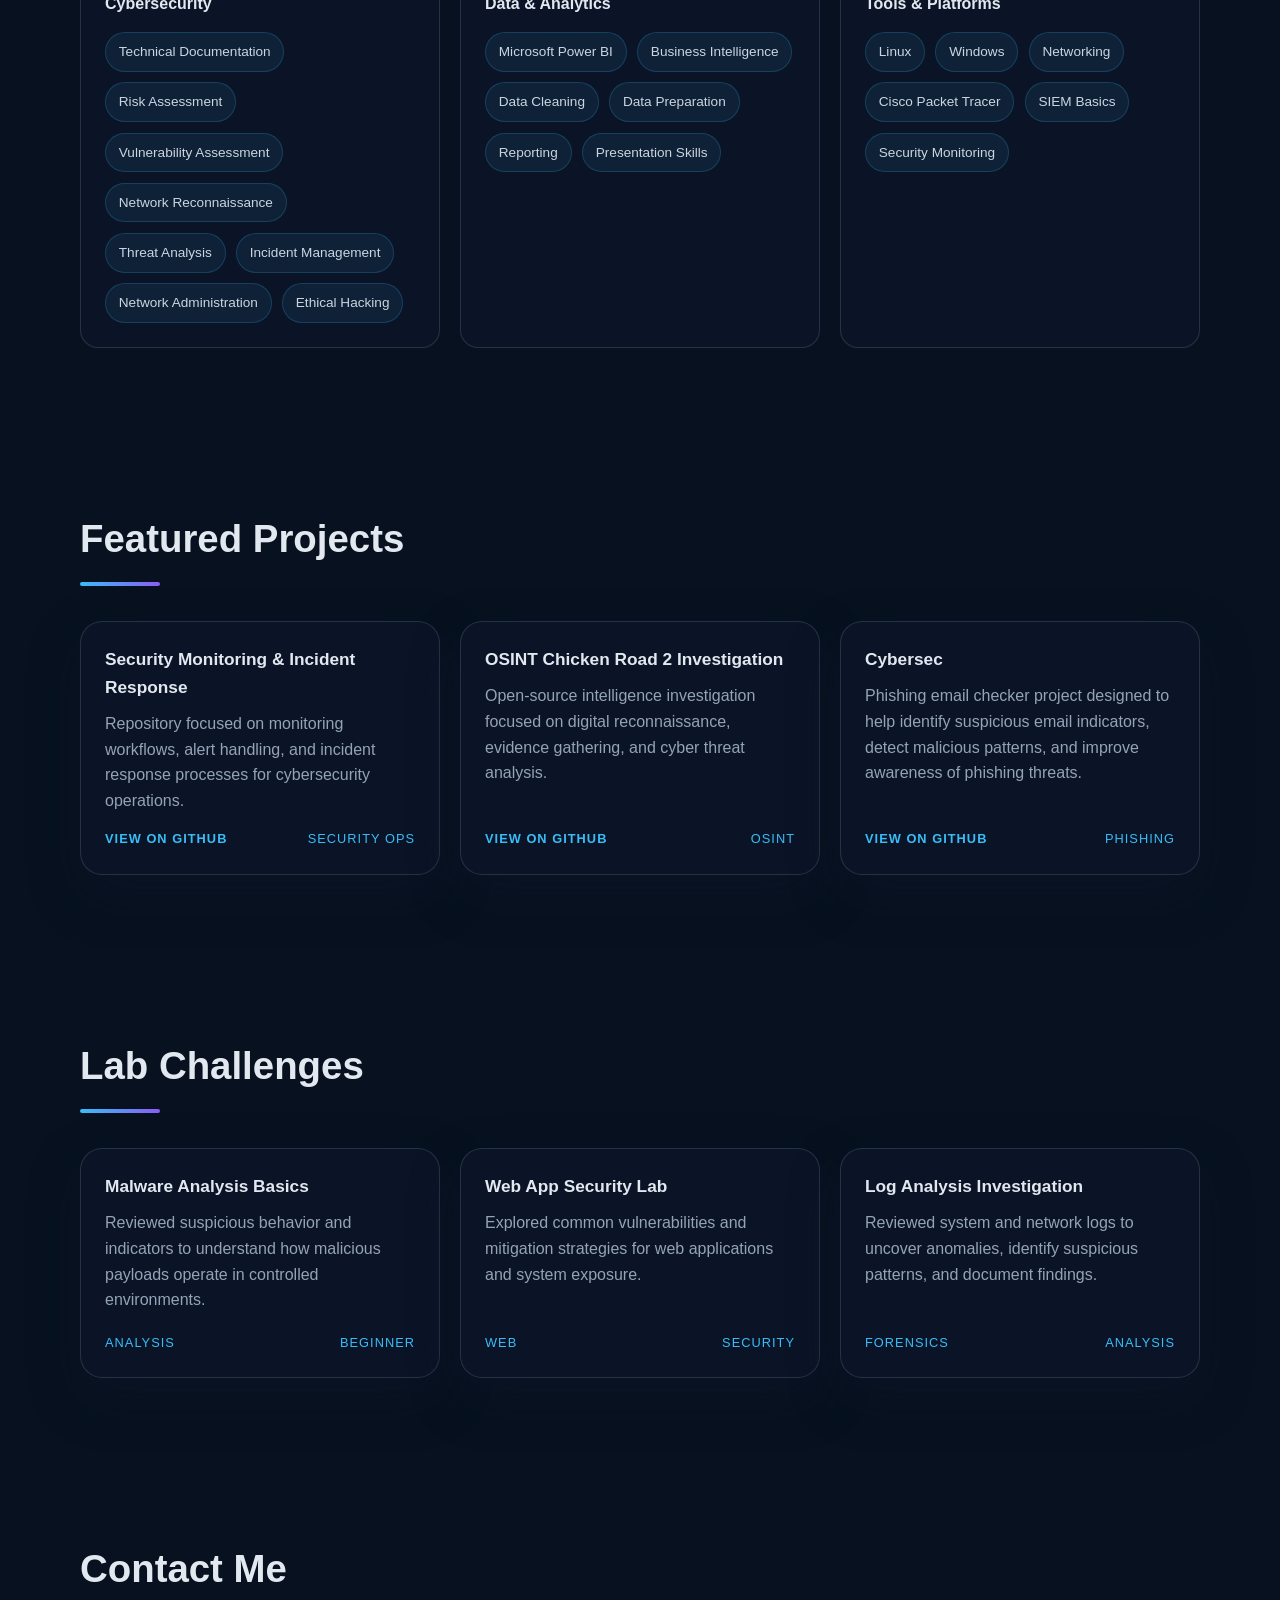
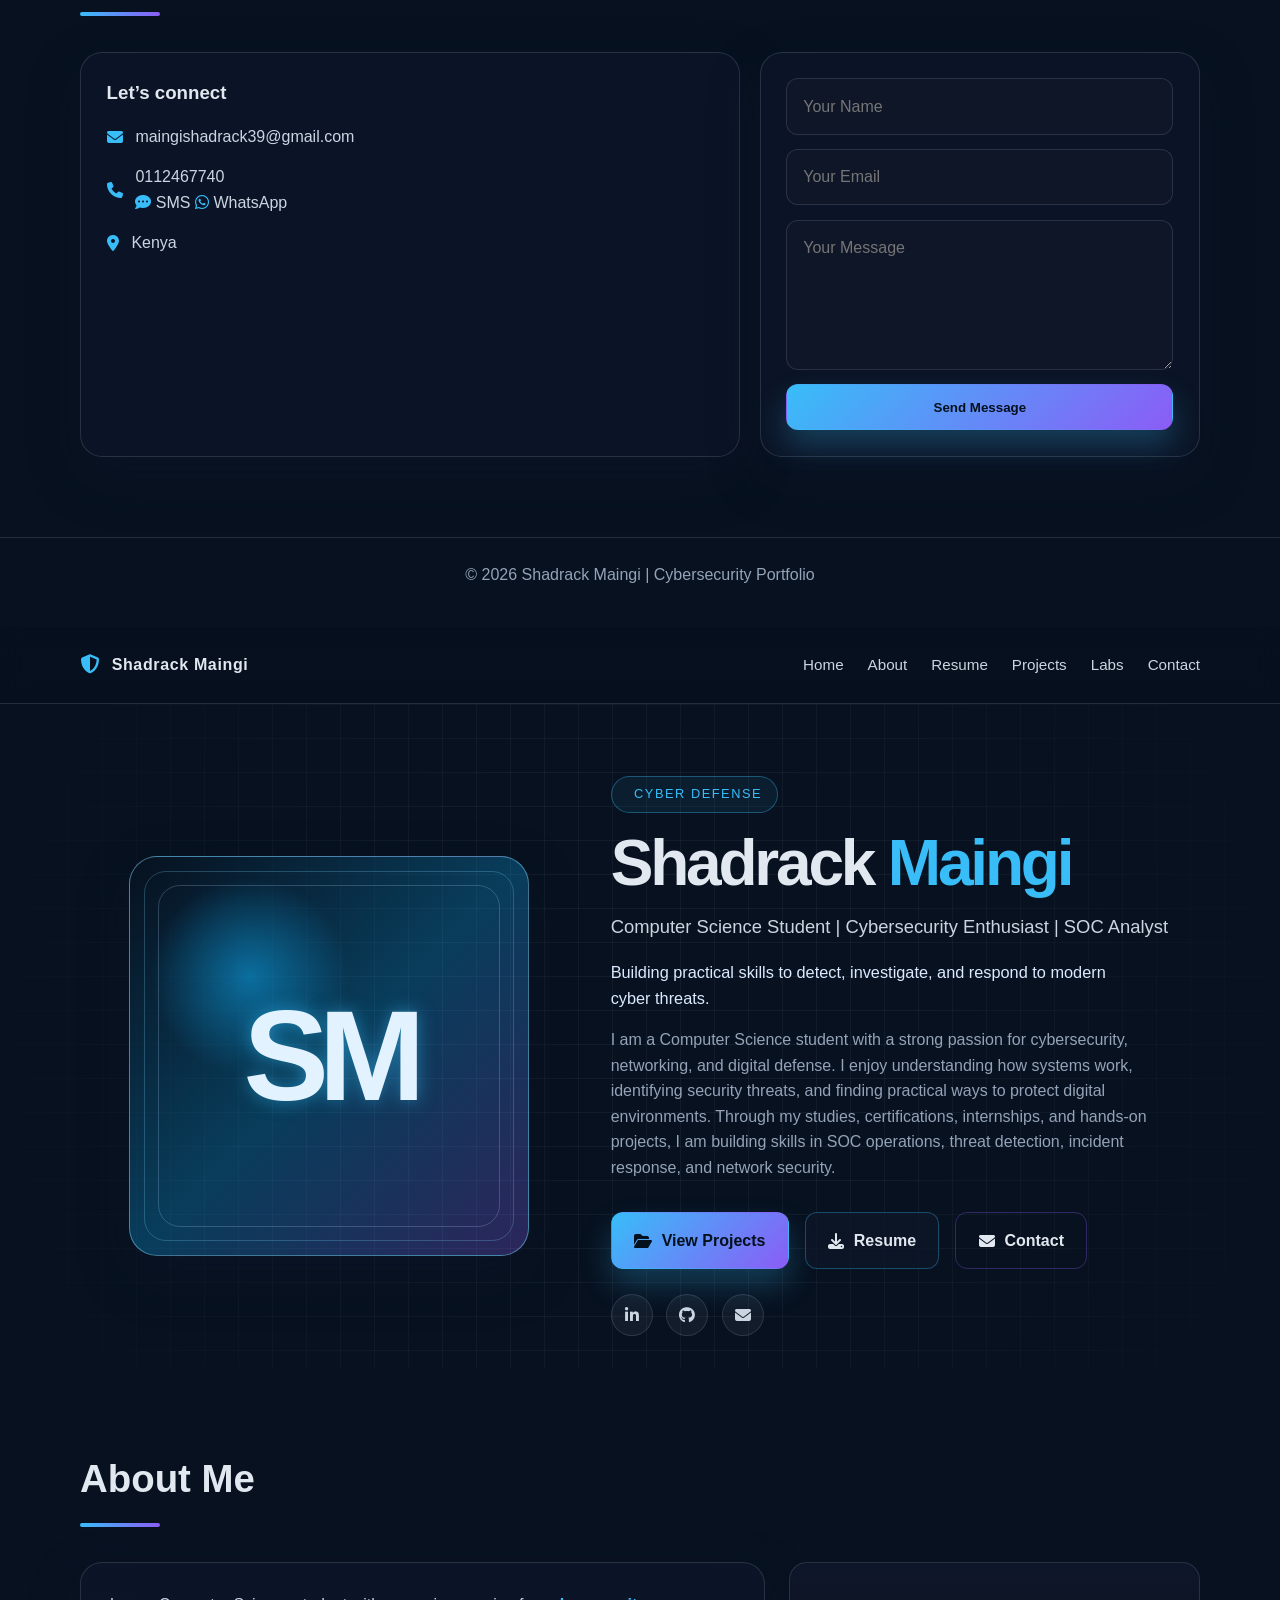
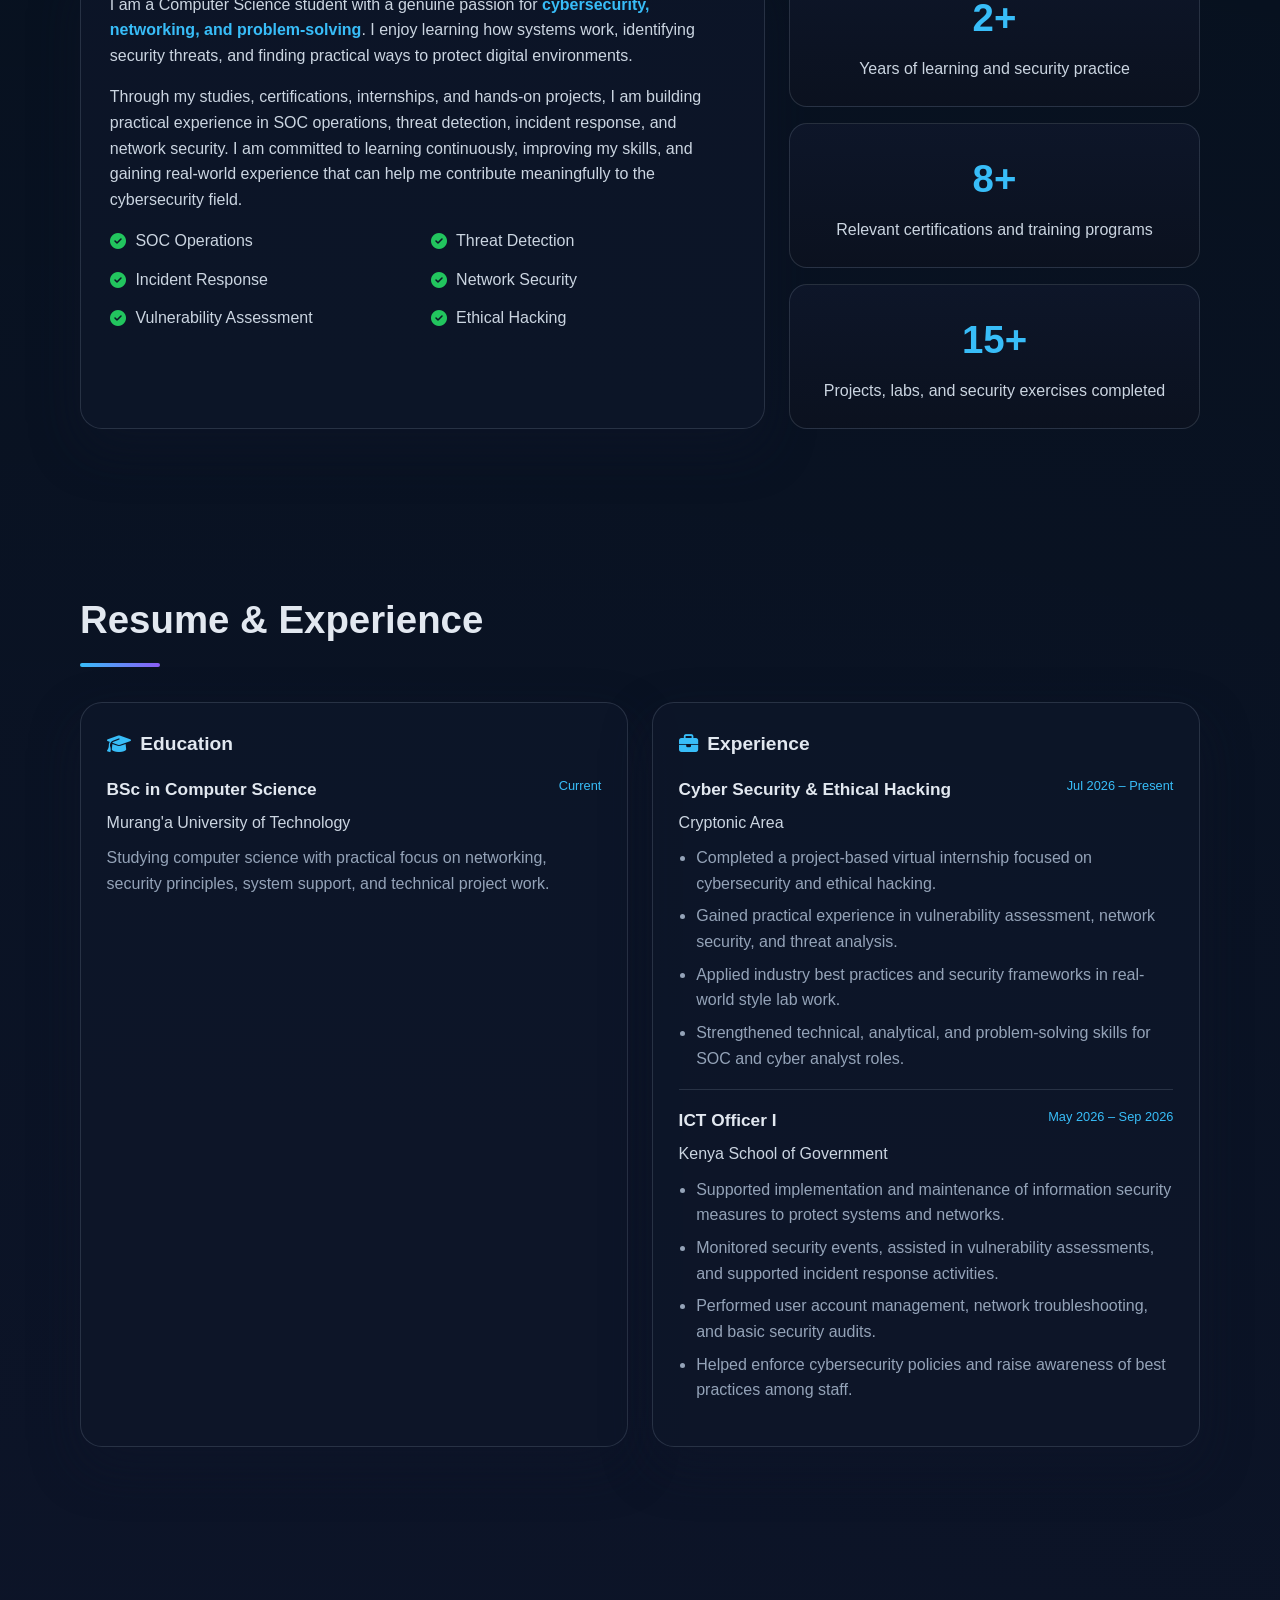
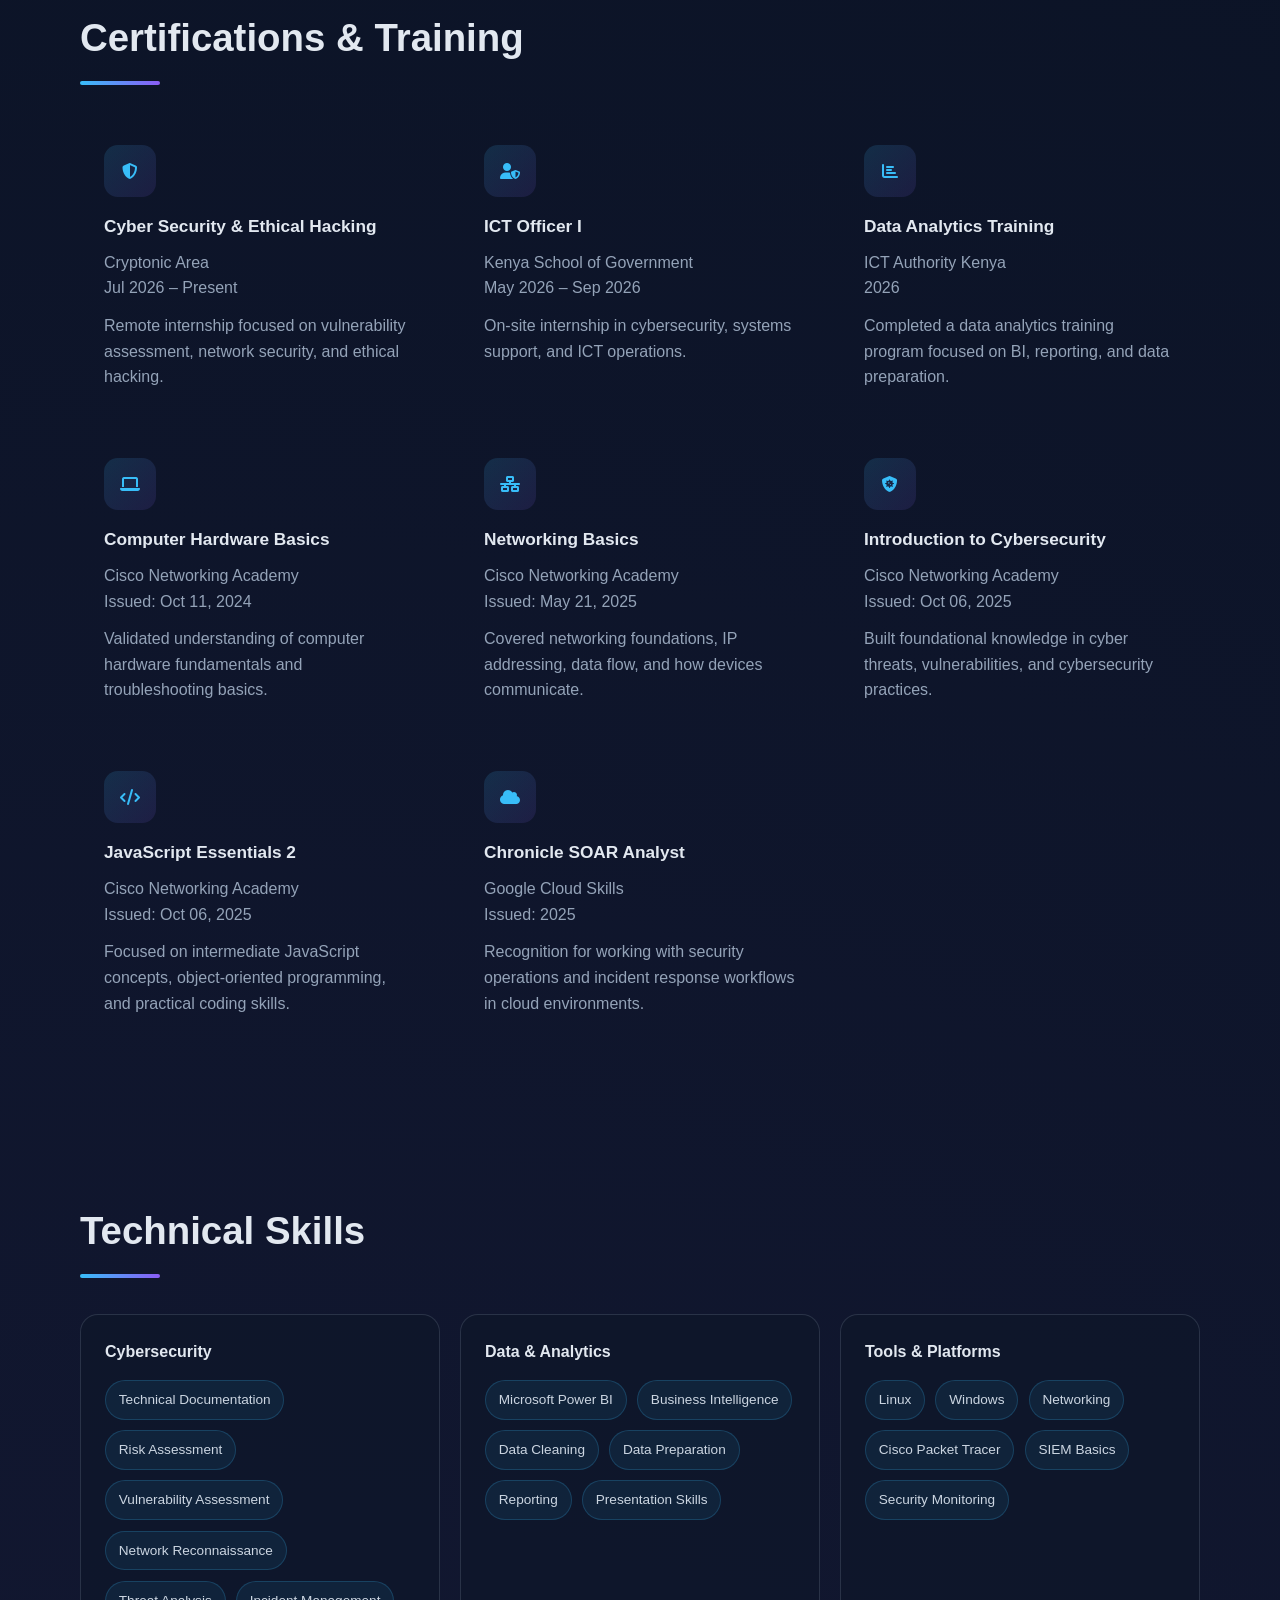
==== commit 817e8274: "Update index.html" ====
--- a/index.html
+++ b/index.html
@@ -1,4 +1,3 @@
-
 
 <!DOCTYPE html>
 <html lang="en">
@@ -33,14 +32,12 @@
         </nav>
     </header>
 
-
     <main>
         <section id="home" class="hero">
             <div class="hero-content">
                 <div class="hero-profile">
                     <img class="profile-image" src="profile.jpeg" alt="Portrait of Shadrack Maingi">
                 </div>
-
 
                 <div class="hero-copy">
                     <span class="eyebrow"><i class="fas fa-radar"></i> Cyber Defense</span>
@@ -51,14 +48,12 @@
                         I am a Computer Science student with a strong passion for cybersecurity, networking, and digital defense. I enjoy understanding how systems work, identifying security threats, and finding practical ways to protect digital environments. Through my studies, certifications, internships, and hands-on projects, I am building skills in SOC operations, threat detection, incident response, and network security.
                     </p>
 
-
                     <div class="hero-actions">
                         <a href="#projects" class="btn btn-primary"><i class="fas fa-folder-open"></i> View Projects</a>
                         <a href="cv.html" target="_blank" class="btn btn-secondary"><i class="fas fa-download"></i> Resume</a>
                         <a href="#contact" class="btn btn-tertiary"><i class="fas fa-envelope"></i> Contact</a>
                     </div>
 
-
                     <div class="social-links">
                         <a href="https://www.linkedin.com/in/shadrack-maingi-61076437a" target="_blank" rel="noopener noreferrer" aria-label="LinkedIn"><i class="fab fa-linkedin-in"></i></a>
                         <a href="https://github.com/shaddie-coder" target="_blank" rel="noopener noreferrer" aria-label="GitHub"><i class="fab fa-github"></i></a>
@@ -68,14 +63,12 @@
             </div>
         </section>
 
-
         <section id="about">
             <div class="container">
                 <div class="section-header">
                     <h2>About Me</h2>
                     <div class="header-line"></div>
                 </div>
-
 
                 <div class="about-grid">
                     <div class="about-panel">
@@ -95,7 +88,6 @@
                         </ul>
                     </div>
 
-
                     <div class="stats-grid">
                         <div class="stat-card">
                             <div class="stat-number">2+</div>
@@ -114,19 +106,16 @@
             </div>
         </section>
 
-
         <section id="resume">
             <div class="container">
                 <div class="section-header">
                     <h2>Resume & Experience</h2>
                     <div class="header-line"></div>
                 </div>
-
 
                 <div class="resume-grid">
                     <div class="resume-card">
                         <h3><i class="fas fa-graduation-cap"></i> Education</h3>
-
 
                         <div class="resume-item">
                             <div class="resume-item-header">
@@ -140,10 +129,8 @@
                         </div>
                     </div>
 
-
                     <div class="resume-card">
                         <h3><i class="fas fa-briefcase"></i> Experience</h3>
-
 
                         <div class="resume-item">
                             <div class="resume-item-header">
@@ -159,7 +146,6 @@
                             </ul>
                         </div>
 
-
                         <div class="resume-item">
                             <div class="resume-item-header">
                                 <h4>ICT Officer I</h4>
@@ -178,14 +164,12 @@
             </div>
         </section>
 
-
         <section id="certifications">
             <div class="container">
                 <div class="section-header">
                     <h2>Certifications & Training</h2>
                     <div class="header-line"></div>
                 </div>
-
 
                 <div class="cert-grid">
                     <div class="cert-card">
@@ -197,7 +181,6 @@
                         <p><a class="verify-link" href="https://training.smartacademy.go.ke/certificate-verification/?certificate_id=ICTA-1784531304-7855-49035" target="_blank" rel="noopener noreferrer">Verify certificate</a></p>
                     </div>
 
-
                     <div class="cert-card">
                         <div class="cert-icon"><i class="fas fa-laptop"></i></div>
                         <h4>Computer Hardware Basics</h4>
@@ -207,7 +190,6 @@
                         <p><a class="verify-link" href="https://www.credly.com/badges/1a4549da-acd0-4bd4-b4f5-812a850385e5/" target="_blank" rel="noopener noreferrer">Verify badge</a></p>
                     </div>
 
-
                     <div class="cert-card">
                         <div class="cert-icon"><i class="fas fa-network-wired"></i></div>
                         <h4>Networking Basics</h4>
@@ -217,7 +199,6 @@
                         <p><a class="verify-link" href="https://www.credly.com/badges/0dd77386-e9a8-4909-93c2-309c317e77e2/" target="_blank" rel="noopener noreferrer">Verify badge</a></p>
                     </div>
 
-
                     <div class="cert-card">
                         <div class="cert-icon"><i class="fas fa-shield-virus"></i></div>
                         <h4>Introduction to Cybersecurity</h4>
@@ -227,7 +208,6 @@
                         <p><a class="verify-link" href="https://www.credly.com/badges/bd38b5f1-3651-436b-9fb9-1a51cdedd2c6/" target="_blank" rel="noopener noreferrer">Verify badge</a></p>
                     </div>
 
-
                     <div class="cert-card">
                         <div class="cert-icon"><i class="fas fa-code"></i></div>
                         <h4>JavaScript Essentials 2</h4>
@@ -237,7 +217,6 @@
                         <p><a class="verify-link" href="https://www.credly.com/badges/be7dd83c-a20f-495c-a8b9-5d6a6f07187a/" target="_blank" rel="noopener noreferrer">Verify badge</a></p>
                     </div>
 
-
                     <div class="cert-card">
                         <div class="cert-icon"><i class="fas fa-cloud"></i></div>
                         <h4>Google Security Operations - SOAR Analyst</h4>
@@ -250,14 +229,12 @@
             </div>
         </section>
 
-
         <section id="skills">
             <div class="container">
                 <div class="section-header">
                     <h2>Technical Skills</h2>
                     <div class="header-line"></div>
                 </div>
-
 
                 <div class="skill-wrap">
                     <div class="skill-card">
@@ -274,7 +251,6 @@
                         </div>
                     </div>
 
-
                     <div class="skill-card">
                         <h4>Data & Analytics</h4>
                         <div class="skill-tags">
@@ -287,7 +263,6 @@
                         </div>
                     </div>
 
-
                     <div class="skill-card">
                         <h4>Tools & Platforms</h4>
                         <div class="skill-tags">
@@ -303,14 +278,12 @@
             </div>
         </section>
 
-
         <section id="projects">
             <div class="container">
                 <div class="section-header">
                     <h2>Featured Projects</h2>
                     <div class="header-line"></div>
                 </div>
-
 
                 <div class="project-grid">
                     <article class="project-card">
@@ -321,7 +294,6 @@
                         <div class="project-meta"><span><a href="https://github.com/shaddie-coder/Security-Monitoring-Incident-Response" target="_blank" rel="noopener noreferrer">View on GitHub</a></span><span>Security Ops</span></div>
                     </article>
 
-
                     <article class="project-card">
                         <div>
                             <h3>OSINT Chicken Road 2 Investigation</h3>
@@ -330,7 +302,6 @@
                         <div class="project-meta"><span><a href="https://github.com/shaddie-coder/osint-chicken-road2-investigation" target="_blank" rel="noopener noreferrer">View on GitHub</a></span><span>OSINT</span></div>
                     </article>
 
-
                     <article class="project-card">
                         <div>
                             <h3>Cybersec</h3>
@@ -342,14 +313,12 @@
             </div>
         </section>
 
-
         <section id="labs">
             <div class="container">
                 <div class="section-header">
                     <h2>Lab Challenges</h2>
                     <div class="header-line"></div>
                 </div>
-
 
                 <div class="lab-grid">
                     <article class="lab-card">
@@ -360,7 +329,6 @@
                         <div class="lab-meta"><span>Analysis</span><span>Beginner</span></div>
                     </article>
 
-
                     <article class="lab-card">
                         <div>
                             <h3>Web App Security Lab</h3>
@@ -369,7 +337,6 @@
                         <div class="lab-meta"><span>Web</span><span>Security</span></div>
                     </article>
 
-
                     <article class="lab-card">
                         <div>
                             <h3>Log Analysis Investigation</h3>
@@ -381,14 +348,12 @@
             </div>
         </section>
 
-
         <section id="contact">
             <div class="container">
                 <div class="section-header">
                     <h2>Contact Me</h2>
                     <div class="header-line"></div>
                 </div>
-
 
                 <div class="contact-wrap">
                     <div class="contact-card">
@@ -409,7 +374,6 @@
                         </ul>
                     </div>
 
-
                     <div class="contact-card">
                         <form class="contact-form">
                             <input type="text" name="name" placeholder="Your Name" aria-label="Your Name" required>
@@ -422,7 +386,6 @@
             </div>
         </section>
     </main>
-
 
     <footer class="site-footer">
         <p>© 2026 Shadrack Maingi | Cybersecurity Portfolio</p>
@@ -450,6 +413,7 @@
 </body>
 </html>
 
+
 <!DOCTYPE html>
 <html lang="en">
 <head>
@@ -483,14 +447,14 @@
         </nav>
     </header>
 
+
     <main>
         <section id="home" class="hero">
             <div class="hero-content">
                 <div class="hero-profile">
-                    <div class="profile-image profile-art" aria-label="Shadrack Maingi initials">
-                        <span>SM</span>
-                    </div>
-                </div>
+                    <img class="profile-image" src="profile.jpeg" alt="Portrait of Shadrack Maingi">
+                </div>
+
 
                 <div class="hero-copy">
                     <span class="eyebrow"><i class="fas fa-radar"></i> Cyber Defense</span>
@@ -501,20 +465,23 @@
                         I am a Computer Science student with a strong passion for cybersecurity, networking, and digital defense. I enjoy understanding how systems work, identifying security threats, and finding practical ways to protect digital environments. Through my studies, certifications, internships, and hands-on projects, I am building skills in SOC operations, threat detection, incident response, and network security.
                     </p>
 
+
                     <div class="hero-actions">
                         <a href="#projects" class="btn btn-primary"><i class="fas fa-folder-open"></i> View Projects</a>
                         <a href="cv.html" target="_blank" class="btn btn-secondary"><i class="fas fa-download"></i> Resume</a>
                         <a href="#contact" class="btn btn-tertiary"><i class="fas fa-envelope"></i> Contact</a>
                     </div>
 
+
                     <div class="social-links">
                         <a href="https://www.linkedin.com/in/shadrack-maingi-61076437a" target="_blank" rel="noopener noreferrer" aria-label="LinkedIn"><i class="fab fa-linkedin-in"></i></a>
-                        <a href="https://github.com/shadrack-maingi" target="_blank" rel="noopener noreferrer" aria-label="GitHub"><i class="fab fa-github"></i></a>
-                        <a href="mailto:shadrack@example.com" aria-label="Email"><i class="fas fa-envelope"></i></a>
-                    </div>
-                </div>
-            </div>
-        </section>
+                        <a href="https://github.com/shaddie-coder" target="_blank" rel="noopener noreferrer" aria-label="GitHub"><i class="fab fa-github"></i></a>
+                        <a href="https://mail.google.com/mail/?view=cm&amp;fs=1&amp;to=maingishadrack39@gmail.com" target="_blank" rel="noopener noreferrer" aria-label="Email"><i class="fas fa-envelope"></i></a>
+                    </div>
+                </div>
+            </div>
+        </section>
+
 
         <section id="about">
             <div class="container">
@@ -522,6 +489,7 @@
                     <h2>About Me</h2>
                     <div class="header-line"></div>
                 </div>
+
 
                 <div class="about-grid">
                     <div class="about-panel">
@@ -541,14 +509,15 @@
                         </ul>
                     </div>
 
+
                     <div class="stats-grid">
                         <div class="stat-card">
                             <div class="stat-number">2+</div>
                             <div class="stat-label">Years of learning and security practice</div>
                         </div>
                         <div class="stat-card">
-                            <div class="stat-number">8+</div>
-                            <div class="stat-label">Relevant certifications and training programs</div>
+                            <div class="stat-number">6</div>
+                            <div class="stat-label">Certificates and training programs</div>
                         </div>
                         <div class="stat-card">
                             <div class="stat-number">15+</div>
@@ -559,16 +528,19 @@
             </div>
         </section>
 
+
         <section id="resume">
             <div class="container">
                 <div class="section-header">
                     <h2>Resume & Experience</h2>
                     <div class="header-line"></div>
                 </div>
+
 
                 <div class="resume-grid">
                     <div class="resume-card">
                         <h3><i class="fas fa-graduation-cap"></i> Education</h3>
+
 
                         <div class="resume-item">
                             <div class="resume-item-header">
@@ -582,8 +554,10 @@
                         </div>
                     </div>
 
+
                     <div class="resume-card">
                         <h3><i class="fas fa-briefcase"></i> Experience</h3>
+
 
                         <div class="resume-item">
                             <div class="resume-item-header">
@@ -599,6 +573,7 @@
                             </ul>
                         </div>
 
+
                         <div class="resume-item">
                             <div class="resume-item-header">
                                 <h4>ICT Officer I</h4>
@@ -617,6 +592,7 @@
             </div>
         </section>
 
+
         <section id="certifications">
             <div class="container">
                 <div class="section-header">
@@ -624,30 +600,17 @@
                     <div class="header-line"></div>
                 </div>
 
+
                 <div class="cert-grid">
-                    <div class="cert-card">
-                        <div class="cert-icon"><i class="fas fa-shield-alt"></i></div>
-                        <h4>Cyber Security & Ethical Hacking</h4>
-                        <p class="cert-issuer">Cryptonic Area</p>
-                        <p class="cert-date">Jul 2026 – Present</p>
-                        <p class="cert-placeholder">Remote internship focused on vulnerability assessment, network security, and ethical hacking.</p>
-                    </div>
-
-                    <div class="cert-card">
-                        <div class="cert-icon"><i class="fas fa-user-shield"></i></div>
-                        <h4>ICT Officer I</h4>
-                        <p class="cert-issuer">Kenya School of Government</p>
-                        <p class="cert-date">May 2026 – Sep 2026</p>
-                        <p class="cert-placeholder">On-site internship in cybersecurity, systems support, and ICT operations.</p>
-                    </div>
-
                     <div class="cert-card">
                         <div class="cert-icon"><i class="fas fa-chart-bar"></i></div>
                         <h4>Data Analytics Training</h4>
                         <p class="cert-issuer">ICT Authority Kenya</p>
-                        <p class="cert-date">2026</p>
+                        <p class="cert-date">Issued: Jul 20, 2026</p>
                         <p class="cert-placeholder">Completed a data analytics training program focused on BI, reporting, and data preparation.</p>
-                    </div>
+                        <p><a class="verify-link" href="https://training.smartacademy.go.ke/certificate-verification/?certificate_id=ICTA-1784531304-7855-49035" target="_blank" rel="noopener noreferrer">Verify certificate</a></p>
+                    </div>
+
 
                     <div class="cert-card">
                         <div class="cert-icon"><i class="fas fa-laptop"></i></div>
@@ -655,23 +618,29 @@
                         <p class="cert-issuer">Cisco Networking Academy</p>
                         <p class="cert-date">Issued: Oct 11, 2024</p>
                         <p class="cert-placeholder">Validated understanding of computer hardware fundamentals and troubleshooting basics.</p>
-                    </div>
+                        <p><a class="verify-link" href="https://www.credly.com/badges/1a4549da-acd0-4bd4-b4f5-812a850385e5/" target="_blank" rel="noopener noreferrer">Verify badge</a></p>
+                    </div>
+
 
                     <div class="cert-card">
                         <div class="cert-icon"><i class="fas fa-network-wired"></i></div>
                         <h4>Networking Basics</h4>
                         <p class="cert-issuer">Cisco Networking Academy</p>
-                        <p class="cert-date">Issued: May 21, 2025</p>
+                        <p class="cert-date">Issued: Mar 20, 2024</p>
                         <p class="cert-placeholder">Covered networking foundations, IP addressing, data flow, and how devices communicate.</p>
-                    </div>
+                        <p><a class="verify-link" href="https://www.credly.com/badges/0dd77386-e9a8-4909-93c2-309c317e77e2/" target="_blank" rel="noopener noreferrer">Verify badge</a></p>
+                    </div>
+
 
                     <div class="cert-card">
                         <div class="cert-icon"><i class="fas fa-shield-virus"></i></div>
                         <h4>Introduction to Cybersecurity</h4>
                         <p class="cert-issuer">Cisco Networking Academy</p>
-                        <p class="cert-date">Issued: Oct 06, 2025</p>
+                        <p class="cert-date">Issued: May 21, 2025</p>
                         <p class="cert-placeholder">Built foundational knowledge in cyber threats, vulnerabilities, and cybersecurity practices.</p>
-                    </div>
+                        <p><a class="verify-link" href="https://www.credly.com/badges/bd38b5f1-3651-436b-9fb9-1a51cdedd2c6/" target="_blank" rel="noopener noreferrer">Verify badge</a></p>
+                    </div>
+
 
                     <div class="cert-card">
                         <div class="cert-icon"><i class="fas fa-code"></i></div>
@@ -679,18 +648,22 @@
                         <p class="cert-issuer">Cisco Networking Academy</p>
                         <p class="cert-date">Issued: Oct 06, 2025</p>
                         <p class="cert-placeholder">Focused on intermediate JavaScript concepts, object-oriented programming, and practical coding skills.</p>
-                    </div>
+                        <p><a class="verify-link" href="https://www.credly.com/badges/be7dd83c-a20f-495c-a8b9-5d6a6f07187a/" target="_blank" rel="noopener noreferrer">Verify badge</a></p>
+                    </div>
+
 
                     <div class="cert-card">
                         <div class="cert-icon"><i class="fas fa-cloud"></i></div>
-                        <h4>Chronicle SOAR Analyst</h4>
+                        <h4>Google Security Operations - SOAR Analyst</h4>
                         <p class="cert-issuer">Google Cloud Skills</p>
-                        <p class="cert-date">Issued: 2025</p>
+                        <p class="cert-date">Issued: May 4, 2026</p>
                         <p class="cert-placeholder">Recognition for working with security operations and incident response workflows in cloud environments.</p>
-                    </div>
-                </div>
-            </div>
-        </section>
+                        <p><a class="verify-link" href="https://www.skills.google/public_profiles/27d86ed5-157b-4e19-a2da-9e7f2cccf39b/badges/23959818" target="_blank" rel="noopener noreferrer">Verify badge</a></p>
+                    </div>
+                </div>
+            </div>
+        </section>
+
 
         <section id="skills">
             <div class="container">
@@ -698,6 +671,7 @@
                     <h2>Technical Skills</h2>
                     <div class="header-line"></div>
                 </div>
+
 
                 <div class="skill-wrap">
                     <div class="skill-card">
@@ -714,6 +688,7 @@
                         </div>
                     </div>
 
+
                     <div class="skill-card">
                         <h4>Data & Analytics</h4>
                         <div class="skill-tags">
@@ -726,6 +701,7 @@
                         </div>
                     </div>
 
+
                     <div class="skill-card">
                         <h4>Tools & Platforms</h4>
                         <div class="skill-tags">
@@ -741,6 +717,444 @@
             </div>
         </section>
 
+
+        <section id="projects">
+            <div class="container">
+                <div class="section-header">
+                    <h2>Featured Projects</h2>
+                    <div class="header-line"></div>
+                </div>
+
+
+                <div class="project-grid">
+                    <article class="project-card">
+                        <div>
+                            <h3>Security Monitoring & Incident Response</h3>
+                            <p>Repository focused on monitoring workflows, alert handling, and incident response processes for cybersecurity operations.</p>
+                        </div>
+                        <div class="project-meta"><span><a href="https://github.com/shaddie-coder/Security-Monitoring-Incident-Response" target="_blank" rel="noopener noreferrer">View on GitHub</a></span><span>Security Ops</span></div>
+                    </article>
+
+
+                    <article class="project-card">
+                        <div>
+                            <h3>OSINT Chicken Road 2 Investigation</h3>
+                            <p>Open-source intelligence investigation focused on digital reconnaissance, evidence gathering, and cyber threat analysis.</p>
+                        </div>
+                        <div class="project-meta"><span><a href="https://github.com/shaddie-coder/osint-chicken-road2-investigation" target="_blank" rel="noopener noreferrer">View on GitHub</a></span><span>OSINT</span></div>
+                    </article>
+
+
+                    <article class="project-card">
+                        <div>
+                            <h3>Cybersec</h3>
+                            <p>Phishing email checker project designed to help identify suspicious email indicators, detect malicious patterns, and improve awareness of phishing threats.</p>
+                        </div>
+                        <div class="project-meta"><span><a href="https://github.com/shaddie-coder/cybersec" target="_blank" rel="noopener noreferrer">View on GitHub</a></span><span>Phishing</span></div>
+                    </article>
+                </div>
+            </div>
+        </section>
+
+
+        <section id="labs">
+            <div class="container">
+                <div class="section-header">
+                    <h2>Lab Challenges</h2>
+                    <div class="header-line"></div>
+                </div>
+
+
+                <div class="lab-grid">
+                    <article class="lab-card">
+                        <div>
+                            <h3>Malware Analysis Basics</h3>
+                            <p>Reviewed suspicious behavior and indicators to understand how malicious payloads operate in controlled environments.</p>
+                        </div>
+                        <div class="lab-meta"><span>Analysis</span><span>Beginner</span></div>
+                    </article>
+
+
+                    <article class="lab-card">
+                        <div>
+                            <h3>Web App Security Lab</h3>
+                            <p>Explored common vulnerabilities and mitigation strategies for web applications and system exposure.</p>
+                        </div>
+                        <div class="lab-meta"><span>Web</span><span>Security</span></div>
+                    </article>
+
+
+                    <article class="lab-card">
+                        <div>
+                            <h3>Log Analysis Investigation</h3>
+                            <p>Reviewed system and network logs to uncover anomalies, identify suspicious patterns, and document findings.</p>
+                        </div>
+                        <div class="lab-meta"><span>Forensics</span><span>Analysis</span></div>
+                    </article>
+                </div>
+            </div>
+        </section>
+
+
+        <section id="contact">
+            <div class="container">
+                <div class="section-header">
+                    <h2>Contact Me</h2>
+                    <div class="header-line"></div>
+                </div>
+
+
+                <div class="contact-wrap">
+                    <div class="contact-card">
+                        <h3>Let’s connect</h3>
+                        <ul class="contact-list">
+                            <li><i class="fas fa-envelope"></i> <a href="https://mail.google.com/mail/?view=cm&amp;fs=1&amp;to=maingishadrack39@gmail.com" target="_blank" rel="noopener noreferrer">maingishadrack39@gmail.com</a></li>
+                            <li>
+                                <i class="fas fa-phone"></i>
+                                <div class="phone-contact">
+                                    <a class="phone-number" href="tel:+254112467740" title="Call +254 112 467 740">0112467740</a>
+                                    <div class="phone-actions">
+                                        <a href="sms:+254112467740" title="Send a text message" aria-label="Text Shadrack"><i class="fas fa-comment-dots"></i> SMS</a>
+                                        <a href="https://wa.me/254112467740" target="_blank" rel="noopener noreferrer" title="Message on WhatsApp" aria-label="Message Shadrack on WhatsApp"><i class="fab fa-whatsapp"></i> WhatsApp</a>
+                                    </div>
+                                </div>
+                            </li>
+                            <li><i class="fas fa-map-marker-alt"></i> Kenya</li>
+                        </ul>
+                    </div>
+
+
+                    <div class="contact-card">
+                        <form class="contact-form">
+                            <input type="text" name="name" placeholder="Your Name" aria-label="Your Name" required>
+                            <input type="email" name="email" placeholder="Your Email" aria-label="Your Email" required>
+                            <textarea name="message" placeholder="Your Message" aria-label="Your Message" required></textarea>
+                            <button type="submit" class="btn btn-primary">Send Message</button>
+                        </form>
+                    </div>
+                </div>
+            </div>
+        </section>
+    </main>
+
+
+    <footer class="site-footer">
+        <p>© 2026 Shadrack Maingi | Cybersecurity Portfolio</p>
+    </footer>
+    <script>
+        document.querySelector('.contact-form').addEventListener('submit', (event) => {
+            event.preventDefault();
+            const form = event.currentTarget;
+            const subject = `Portfolio message from ${form.elements.name.value}`;
+            const body = `Name: ${form.elements.name.value}\nEmail: ${form.elements.email.value}\n\n${form.elements.message.value}`;
+            const composeUrl = new URL('https://mail.google.com/mail/');
+            composeUrl.searchParams.set('view', 'cm');
+            composeUrl.searchParams.set('fs', '1');
+            composeUrl.searchParams.set('to', 'maingishadrack39@gmail.com');
+            composeUrl.searchParams.set('su', subject);
+            composeUrl.searchParams.set('body', body);
+            const composeWindow = window.open(composeUrl.toString(), '_blank');
+            if (composeWindow) {
+                composeWindow.opener = null;
+            } else {
+                window.location.href = composeUrl.toString();
+            }
+        });
+    </script>
+</body>
+</html>
+
+<!DOCTYPE html>
+<html lang="en">
+<head>
+    <meta charset="UTF-8">
+    <meta name="viewport" content="width=device-width, initial-scale=1.0">
+    <meta name="description" content="Shadrack Maingi - Computer Science Student and Cybersecurity professional focused on SOC operations, threat detection, and incident response.">
+    <meta name="keywords" content="cybersecurity, SOC analyst, incident response, ethical hacking, threat detection, computer science">
+    <meta name="author" content="Shadrack Maingi">
+    <meta name="theme-color" content="#07111f">
+    <title>Shadrack Maingi | Cybersecurity Professional</title>
+    <link rel="stylesheet" href="styles.css">
+    <link rel="stylesheet" href="https://cdnjs.cloudflare.com/ajax/libs/font-awesome/6.4.0/css/all.min.css">
+</head>
+<body>
+    <header class="site-header">
+        <nav class="navbar">
+            <div class="nav-logo">
+                <a href="#home">
+                    <i class="fas fa-shield-alt"></i>
+                    <span>Shadrack Maingi</span>
+                </a>
+            </div>
+            <ul class="nav-menu">
+                <li><a href="#home" class="nav-link">Home</a></li>
+                <li><a href="#about" class="nav-link">About</a></li>
+                <li><a href="#resume" class="nav-link">Resume</a></li>
+                <li><a href="#projects" class="nav-link">Projects</a></li>
+                <li><a href="#labs" class="nav-link">Labs</a></li>
+                <li><a href="#contact" class="nav-link">Contact</a></li>
+            </ul>
+        </nav>
+    </header>
+
+    <main>
+        <section id="home" class="hero">
+            <div class="hero-content">
+                <div class="hero-profile">
+                    <div class="profile-image profile-art" aria-label="Shadrack Maingi initials">
+                        <span>SM</span>
+                    </div>
+                </div>
+
+                <div class="hero-copy">
+                    <span class="eyebrow"><i class="fas fa-radar"></i> Cyber Defense</span>
+                    <h1 class="hero-title">Shadrack <span class="accent">Maingi</span></h1>
+                    <p class="hero-subtitle">Computer Science Student | Cybersecurity Enthusiast | SOC Analyst</p>
+                    <p class="hero-tagline">Building practical skills to detect, investigate, and respond to modern cyber threats.</p>
+                    <p class="hero-description">
+                        I am a Computer Science student with a strong passion for cybersecurity, networking, and digital defense. I enjoy understanding how systems work, identifying security threats, and finding practical ways to protect digital environments. Through my studies, certifications, internships, and hands-on projects, I am building skills in SOC operations, threat detection, incident response, and network security.
+                    </p>
+
+                    <div class="hero-actions">
+                        <a href="#projects" class="btn btn-primary"><i class="fas fa-folder-open"></i> View Projects</a>
+                        <a href="cv.html" target="_blank" class="btn btn-secondary"><i class="fas fa-download"></i> Resume</a>
+                        <a href="#contact" class="btn btn-tertiary"><i class="fas fa-envelope"></i> Contact</a>
+                    </div>
+
+                    <div class="social-links">
+                        <a href="https://www.linkedin.com/in/shadrack-maingi-61076437a" target="_blank" rel="noopener noreferrer" aria-label="LinkedIn"><i class="fab fa-linkedin-in"></i></a>
+                        <a href="https://github.com/shadrack-maingi" target="_blank" rel="noopener noreferrer" aria-label="GitHub"><i class="fab fa-github"></i></a>
+                        <a href="mailto:shadrack@example.com" aria-label="Email"><i class="fas fa-envelope"></i></a>
+                    </div>
+                </div>
+            </div>
+        </section>
+
+        <section id="about">
+            <div class="container">
+                <div class="section-header">
+                    <h2>About Me</h2>
+                    <div class="header-line"></div>
+                </div>
+
+                <div class="about-grid">
+                    <div class="about-panel">
+                        <p>
+                            I am a Computer Science student with a genuine passion for <strong>cybersecurity, networking, and problem-solving</strong>. I enjoy learning how systems work, identifying security threats, and finding practical ways to protect digital environments.
+                        </p>
+                        <p>
+                            Through my studies, certifications, internships, and hands-on projects, I am building practical experience in SOC operations, threat detection, incident response, and network security. I am committed to learning continuously, improving my skills, and gaining real-world experience that can help me contribute meaningfully to the cybersecurity field.
+                        </p>
+                        <ul class="about-interests">
+                            <li><i class="fas fa-check-circle"></i> SOC Operations</li>
+                            <li><i class="fas fa-check-circle"></i> Threat Detection</li>
+                            <li><i class="fas fa-check-circle"></i> Incident Response</li>
+                            <li><i class="fas fa-check-circle"></i> Network Security</li>
+                            <li><i class="fas fa-check-circle"></i> Vulnerability Assessment</li>
+                            <li><i class="fas fa-check-circle"></i> Ethical Hacking</li>
+                        </ul>
+                    </div>
+
+                    <div class="stats-grid">
+                        <div class="stat-card">
+                            <div class="stat-number">2+</div>
+                            <div class="stat-label">Years of learning and security practice</div>
+                        </div>
+                        <div class="stat-card">
+                            <div class="stat-number">8+</div>
+                            <div class="stat-label">Relevant certifications and training programs</div>
+                        </div>
+                        <div class="stat-card">
+                            <div class="stat-number">15+</div>
+                            <div class="stat-label">Projects, labs, and security exercises completed</div>
+                        </div>
+                    </div>
+                </div>
+            </div>
+        </section>
+
+        <section id="resume">
+            <div class="container">
+                <div class="section-header">
+                    <h2>Resume & Experience</h2>
+                    <div class="header-line"></div>
+                </div>
+
+                <div class="resume-grid">
+                    <div class="resume-card">
+                        <h3><i class="fas fa-graduation-cap"></i> Education</h3>
+
+                        <div class="resume-item">
+                            <div class="resume-item-header">
+                                <h4>BSc in Computer Science</h4>
+                                <span class="resume-date">Current</span>
+                            </div>
+                            <p class="resume-school">Murang'a University of Technology</p>
+                            <p class="resume-description">
+                                Studying computer science with practical focus on networking, security principles, system support, and technical project work.
+                            </p>
+                        </div>
+                    </div>
+
+                    <div class="resume-card">
+                        <h3><i class="fas fa-briefcase"></i> Experience</h3>
+
+                        <div class="resume-item">
+                            <div class="resume-item-header">
+                                <h4>Cyber Security & Ethical Hacking</h4>
+                                <span class="resume-date">Jul 2026 – Present</span>
+                            </div>
+                            <p class="resume-company">Cryptonic Area</p>
+                            <ul class="resume-description-list">
+                                <li>Completed a project-based virtual internship focused on cybersecurity and ethical hacking.</li>
+                                <li>Gained practical experience in vulnerability assessment, network security, and threat analysis.</li>
+                                <li>Applied industry best practices and security frameworks in real-world style lab work.</li>
+                                <li>Strengthened technical, analytical, and problem-solving skills for SOC and cyber analyst roles.</li>
+                            </ul>
+                        </div>
+
+                        <div class="resume-item">
+                            <div class="resume-item-header">
+                                <h4>ICT Officer I</h4>
+                                <span class="resume-date">May 2026 – Sep 2026</span>
+                            </div>
+                            <p class="resume-company">Kenya School of Government</p>
+                            <ul class="resume-description-list">
+                                <li>Supported implementation and maintenance of information security measures to protect systems and networks.</li>
+                                <li>Monitored security events, assisted in vulnerability assessments, and supported incident response activities.</li>
+                                <li>Performed user account management, network troubleshooting, and basic security audits.</li>
+                                <li>Helped enforce cybersecurity policies and raise awareness of best practices among staff.</li>
+                            </ul>
+                        </div>
+                    </div>
+                </div>
+            </div>
+        </section>
+
+        <section id="certifications">
+            <div class="container">
+                <div class="section-header">
+                    <h2>Certifications & Training</h2>
+                    <div class="header-line"></div>
+                </div>
+
+                <div class="cert-grid">
+                    <div class="cert-card">
+                        <div class="cert-icon"><i class="fas fa-shield-alt"></i></div>
+                        <h4>Cyber Security & Ethical Hacking</h4>
+                        <p class="cert-issuer">Cryptonic Area</p>
+                        <p class="cert-date">Jul 2026 – Present</p>
+                        <p class="cert-placeholder">Remote internship focused on vulnerability assessment, network security, and ethical hacking.</p>
+                    </div>
+
+                    <div class="cert-card">
+                        <div class="cert-icon"><i class="fas fa-user-shield"></i></div>
+                        <h4>ICT Officer I</h4>
+                        <p class="cert-issuer">Kenya School of Government</p>
+                        <p class="cert-date">May 2026 – Sep 2026</p>
+                        <p class="cert-placeholder">On-site internship in cybersecurity, systems support, and ICT operations.</p>
+                    </div>
+
+                    <div class="cert-card">
+                        <div class="cert-icon"><i class="fas fa-chart-bar"></i></div>
+                        <h4>Data Analytics Training</h4>
+                        <p class="cert-issuer">ICT Authority Kenya</p>
+                        <p class="cert-date">2026</p>
+                        <p class="cert-placeholder">Completed a data analytics training program focused on BI, reporting, and data preparation.</p>
+                    </div>
+
+                    <div class="cert-card">
+                        <div class="cert-icon"><i class="fas fa-laptop"></i></div>
+                        <h4>Computer Hardware Basics</h4>
+                        <p class="cert-issuer">Cisco Networking Academy</p>
+                        <p class="cert-date">Issued: Oct 11, 2024</p>
+                        <p class="cert-placeholder">Validated understanding of computer hardware fundamentals and troubleshooting basics.</p>
+                    </div>
+
+                    <div class="cert-card">
+                        <div class="cert-icon"><i class="fas fa-network-wired"></i></div>
+                        <h4>Networking Basics</h4>
+                        <p class="cert-issuer">Cisco Networking Academy</p>
+                        <p class="cert-date">Issued: May 21, 2025</p>
+                        <p class="cert-placeholder">Covered networking foundations, IP addressing, data flow, and how devices communicate.</p>
+                    </div>
+
+                    <div class="cert-card">
+                        <div class="cert-icon"><i class="fas fa-shield-virus"></i></div>
+                        <h4>Introduction to Cybersecurity</h4>
+                        <p class="cert-issuer">Cisco Networking Academy</p>
+                        <p class="cert-date">Issued: Oct 06, 2025</p>
+                        <p class="cert-placeholder">Built foundational knowledge in cyber threats, vulnerabilities, and cybersecurity practices.</p>
+                    </div>
+
+                    <div class="cert-card">
+                        <div class="cert-icon"><i class="fas fa-code"></i></div>
+                        <h4>JavaScript Essentials 2</h4>
+                        <p class="cert-issuer">Cisco Networking Academy</p>
+                        <p class="cert-date">Issued: Oct 06, 2025</p>
+                        <p class="cert-placeholder">Focused on intermediate JavaScript concepts, object-oriented programming, and practical coding skills.</p>
+                    </div>
+
+                    <div class="cert-card">
+                        <div class="cert-icon"><i class="fas fa-cloud"></i></div>
+                        <h4>Chronicle SOAR Analyst</h4>
+                        <p class="cert-issuer">Google Cloud Skills</p>
+                        <p class="cert-date">Issued: 2025</p>
+                        <p class="cert-placeholder">Recognition for working with security operations and incident response workflows in cloud environments.</p>
+                    </div>
+                </div>
+            </div>
+        </section>
+
+        <section id="skills">
+            <div class="container">
+                <div class="section-header">
+                    <h2>Technical Skills</h2>
+                    <div class="header-line"></div>
+                </div>
+
+                <div class="skill-wrap">
+                    <div class="skill-card">
+                        <h4>Cybersecurity</h4>
+                        <div class="skill-tags">
+                            <span class="skill-tag">Technical Documentation</span>
+                            <span class="skill-tag">Risk Assessment</span>
+                            <span class="skill-tag">Vulnerability Assessment</span>
+                            <span class="skill-tag">Network Reconnaissance</span>
+                            <span class="skill-tag">Threat Analysis</span>
+                            <span class="skill-tag">Incident Management</span>
+                            <span class="skill-tag">Network Administration</span>
+                            <span class="skill-tag">Ethical Hacking</span>
+                        </div>
+                    </div>
+
+                    <div class="skill-card">
+                        <h4>Data & Analytics</h4>
+                        <div class="skill-tags">
+                            <span class="skill-tag">Microsoft Power BI</span>
+                            <span class="skill-tag">Business Intelligence</span>
+                            <span class="skill-tag">Data Cleaning</span>
+                            <span class="skill-tag">Data Preparation</span>
+                            <span class="skill-tag">Reporting</span>
+                            <span class="skill-tag">Presentation Skills</span>
+                        </div>
+                    </div>
+
+                    <div class="skill-card">
+                        <h4>Tools & Platforms</h4>
+                        <div class="skill-tags">
+                            <span class="skill-tag">Linux</span>
+                            <span class="skill-tag">Windows</span>
+                            <span class="skill-tag">Networking</span>
+                            <span class="skill-tag">Cisco Packet Tracer</span>
+                            <span class="skill-tag">SIEM Basics</span>
+                            <span class="skill-tag">Security Monitoring</span>
+                        </div>
+                    </div>
+                </div>
+            </div>
+        </section>
+
         <section id="projects">
             <div class="container">
                 <div class="section-header">
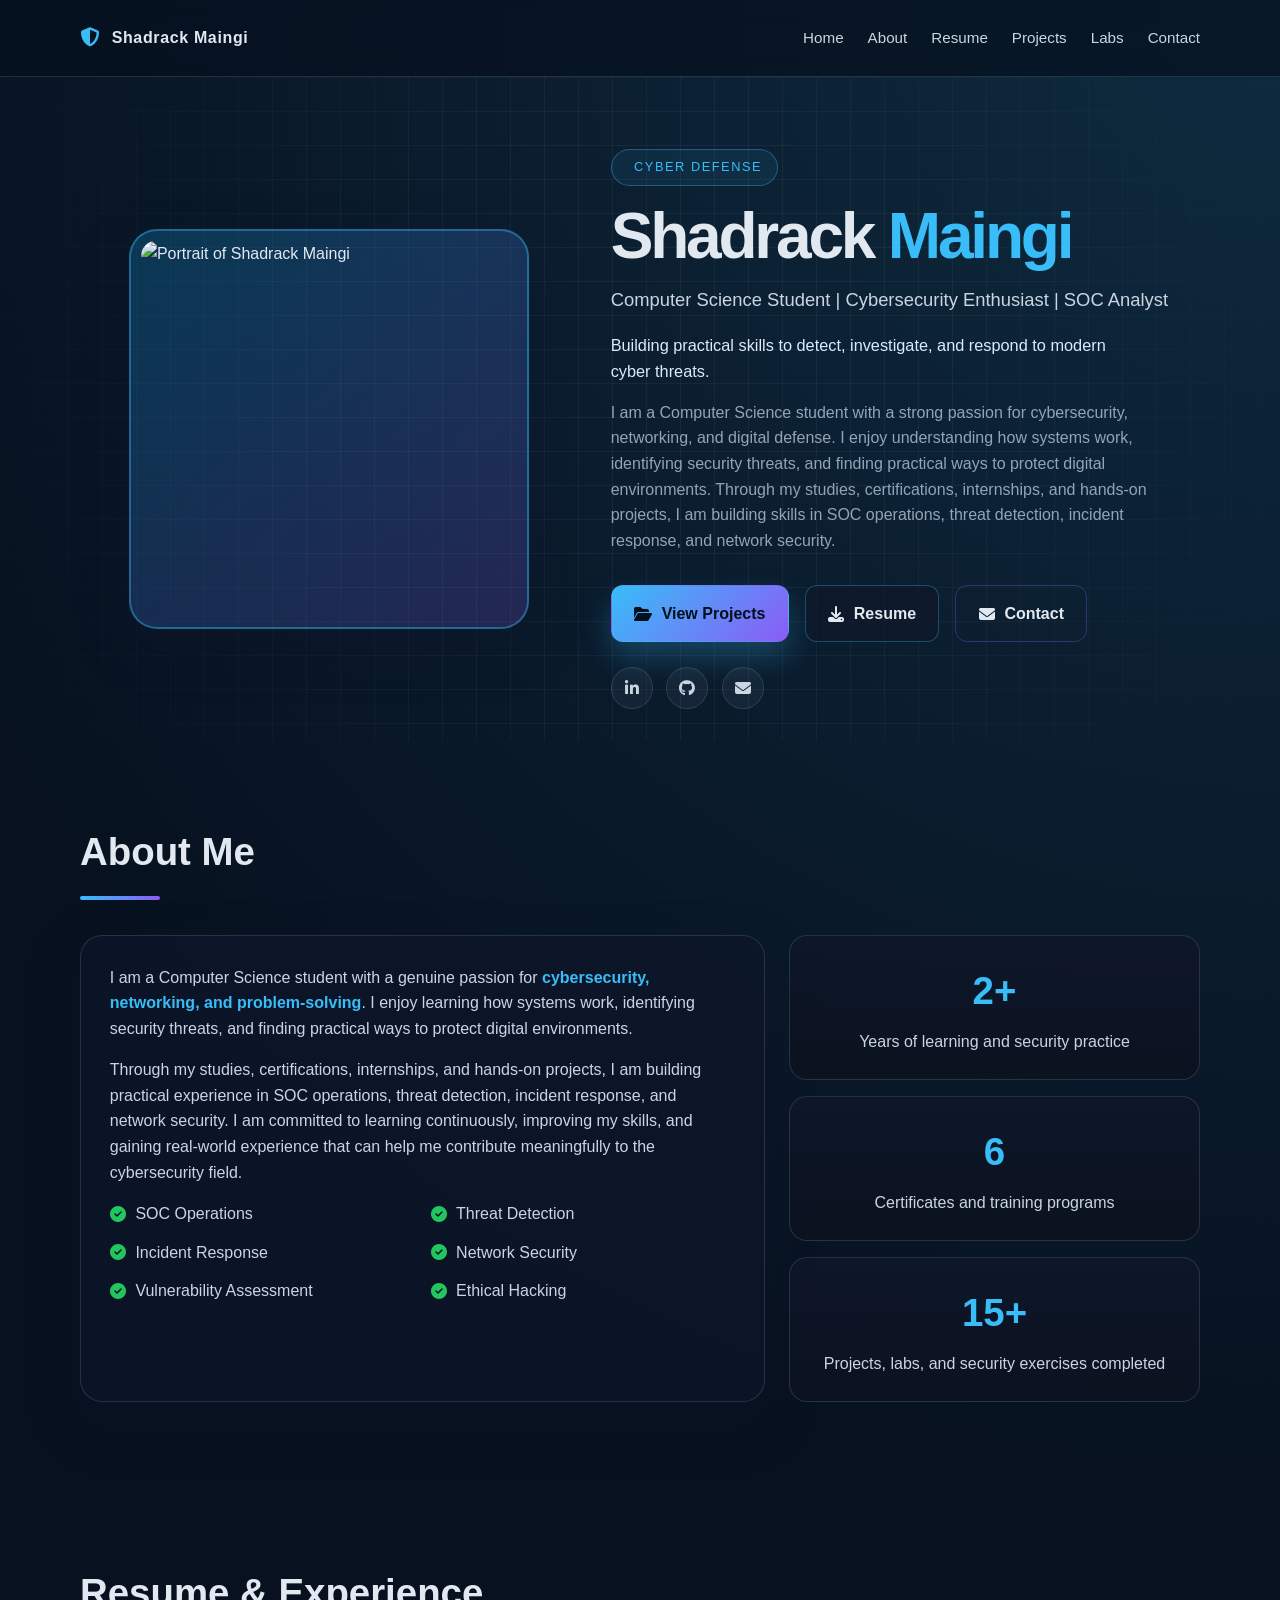
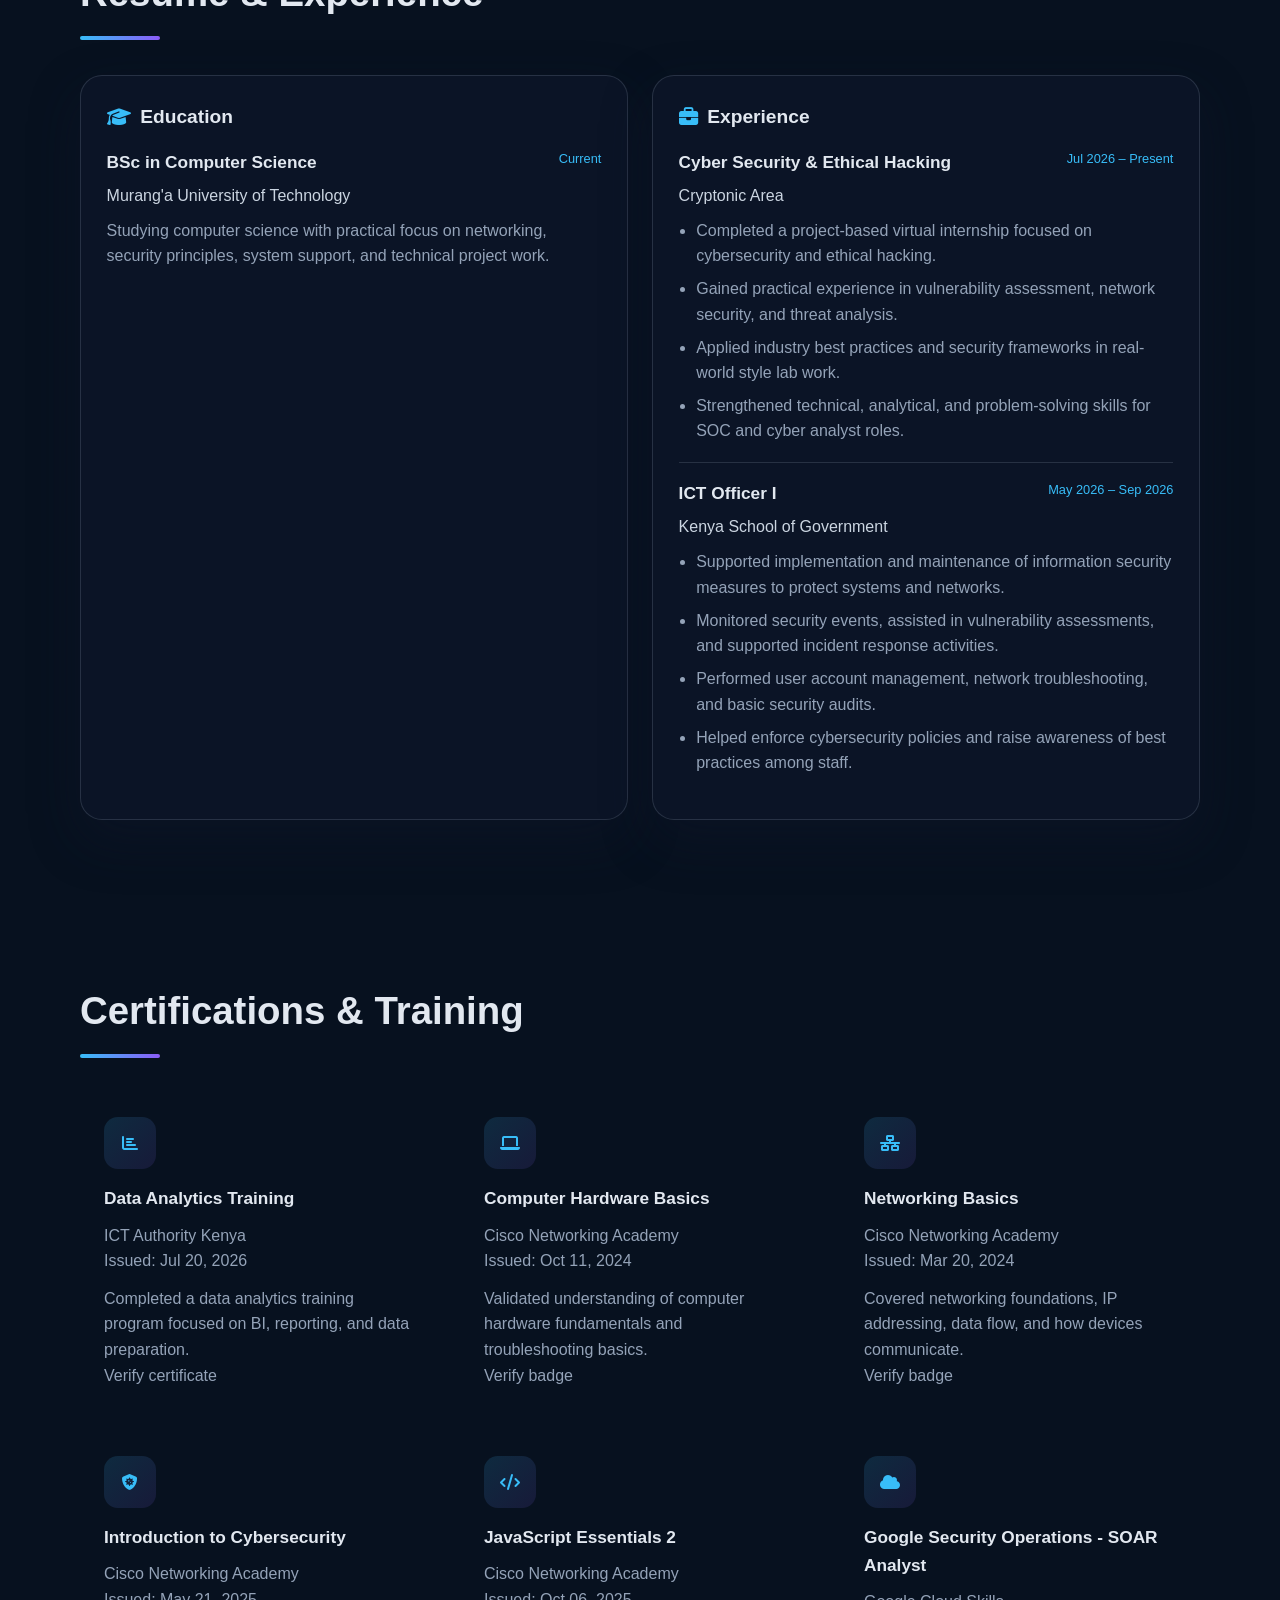
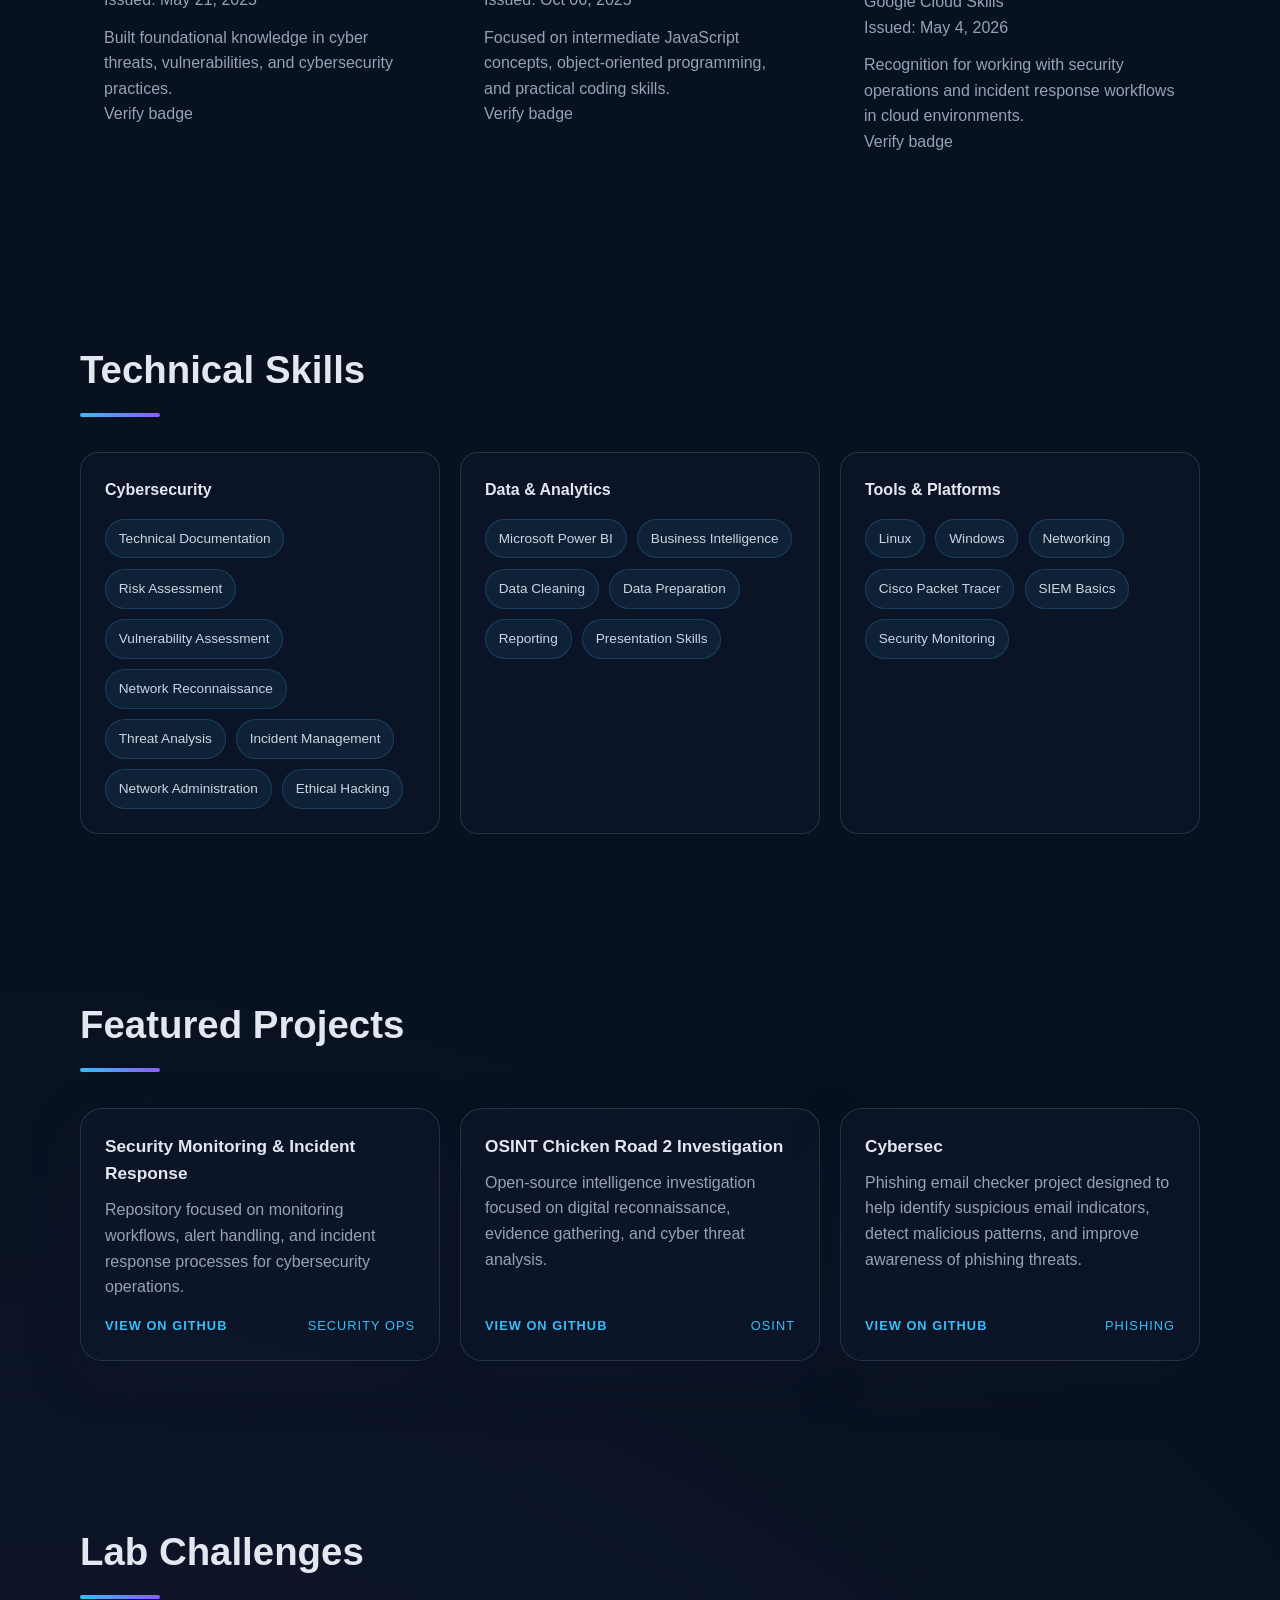
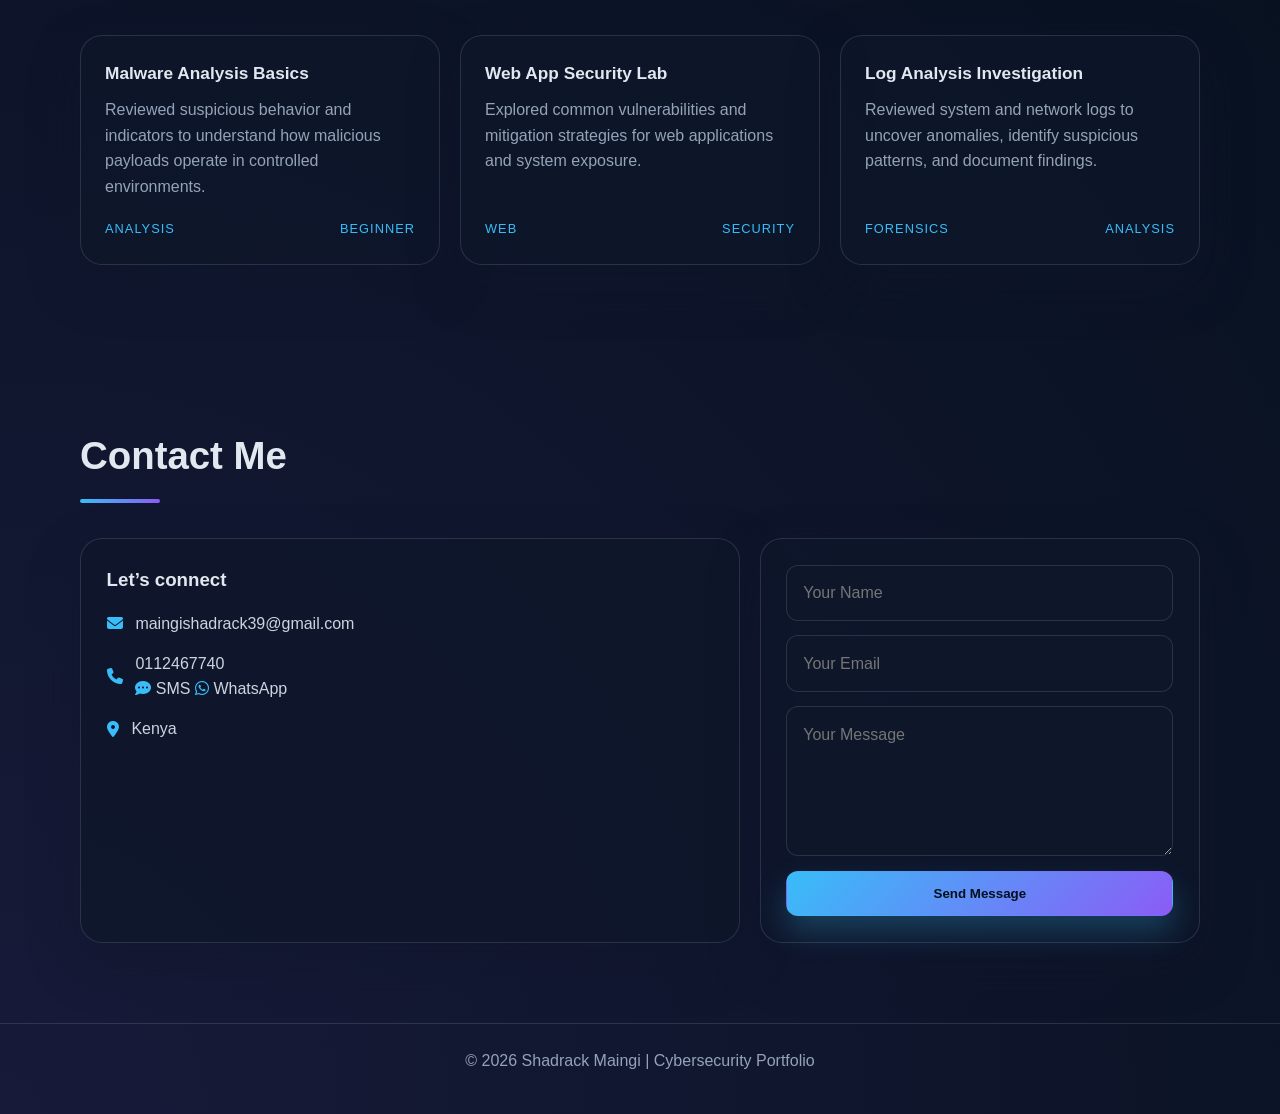
==== commit 4afeb8d7: "Update index.html" ====
--- a/index.html
+++ b/index.html
@@ -412,851 +412,3 @@
     </script>
 </body>
 </html>
-
-
-<!DOCTYPE html>
-<html lang="en">
-<head>
-    <meta charset="UTF-8">
-    <meta name="viewport" content="width=device-width, initial-scale=1.0">
-    <meta name="description" content="Shadrack Maingi - Computer Science Student and Cybersecurity professional focused on SOC operations, threat detection, and incident response.">
-    <meta name="keywords" content="cybersecurity, SOC analyst, incident response, ethical hacking, threat detection, computer science">
-    <meta name="author" content="Shadrack Maingi">
-    <meta name="theme-color" content="#07111f">
-    <title>Shadrack Maingi | Cybersecurity Professional</title>
-    <link rel="stylesheet" href="styles.css">
-    <link rel="stylesheet" href="https://cdnjs.cloudflare.com/ajax/libs/font-awesome/6.4.0/css/all.min.css">
-</head>
-<body>
-    <header class="site-header">
-        <nav class="navbar">
-            <div class="nav-logo">
-                <a href="#home">
-                    <i class="fas fa-shield-alt"></i>
-                    <span>Shadrack Maingi</span>
-                </a>
-            </div>
-            <ul class="nav-menu">
-                <li><a href="#home" class="nav-link">Home</a></li>
-                <li><a href="#about" class="nav-link">About</a></li>
-                <li><a href="#resume" class="nav-link">Resume</a></li>
-                <li><a href="#projects" class="nav-link">Projects</a></li>
-                <li><a href="#labs" class="nav-link">Labs</a></li>
-                <li><a href="#contact" class="nav-link">Contact</a></li>
-            </ul>
-        </nav>
-    </header>
-
-
-    <main>
-        <section id="home" class="hero">
-            <div class="hero-content">
-                <div class="hero-profile">
-                    <img class="profile-image" src="profile.jpeg" alt="Portrait of Shadrack Maingi">
-                </div>
-
-
-                <div class="hero-copy">
-                    <span class="eyebrow"><i class="fas fa-radar"></i> Cyber Defense</span>
-                    <h1 class="hero-title">Shadrack <span class="accent">Maingi</span></h1>
-                    <p class="hero-subtitle">Computer Science Student | Cybersecurity Enthusiast | SOC Analyst</p>
-                    <p class="hero-tagline">Building practical skills to detect, investigate, and respond to modern cyber threats.</p>
-                    <p class="hero-description">
-                        I am a Computer Science student with a strong passion for cybersecurity, networking, and digital defense. I enjoy understanding how systems work, identifying security threats, and finding practical ways to protect digital environments. Through my studies, certifications, internships, and hands-on projects, I am building skills in SOC operations, threat detection, incident response, and network security.
-                    </p>
-
-
-                    <div class="hero-actions">
-                        <a href="#projects" class="btn btn-primary"><i class="fas fa-folder-open"></i> View Projects</a>
-                        <a href="cv.html" target="_blank" class="btn btn-secondary"><i class="fas fa-download"></i> Resume</a>
-                        <a href="#contact" class="btn btn-tertiary"><i class="fas fa-envelope"></i> Contact</a>
-                    </div>
-
-
-                    <div class="social-links">
-                        <a href="https://www.linkedin.com/in/shadrack-maingi-61076437a" target="_blank" rel="noopener noreferrer" aria-label="LinkedIn"><i class="fab fa-linkedin-in"></i></a>
-                        <a href="https://github.com/shaddie-coder" target="_blank" rel="noopener noreferrer" aria-label="GitHub"><i class="fab fa-github"></i></a>
-                        <a href="https://mail.google.com/mail/?view=cm&amp;fs=1&amp;to=maingishadrack39@gmail.com" target="_blank" rel="noopener noreferrer" aria-label="Email"><i class="fas fa-envelope"></i></a>
-                    </div>
-                </div>
-            </div>
-        </section>
-
-
-        <section id="about">
-            <div class="container">
-                <div class="section-header">
-                    <h2>About Me</h2>
-                    <div class="header-line"></div>
-                </div>
-
-
-                <div class="about-grid">
-                    <div class="about-panel">
-                        <p>
-                            I am a Computer Science student with a genuine passion for <strong>cybersecurity, networking, and problem-solving</strong>. I enjoy learning how systems work, identifying security threats, and finding practical ways to protect digital environments.
-                        </p>
-                        <p>
-                            Through my studies, certifications, internships, and hands-on projects, I am building practical experience in SOC operations, threat detection, incident response, and network security. I am committed to learning continuously, improving my skills, and gaining real-world experience that can help me contribute meaningfully to the cybersecurity field.
-                        </p>
-                        <ul class="about-interests">
-                            <li><i class="fas fa-check-circle"></i> SOC Operations</li>
-                            <li><i class="fas fa-check-circle"></i> Threat Detection</li>
-                            <li><i class="fas fa-check-circle"></i> Incident Response</li>
-                            <li><i class="fas fa-check-circle"></i> Network Security</li>
-                            <li><i class="fas fa-check-circle"></i> Vulnerability Assessment</li>
-                            <li><i class="fas fa-check-circle"></i> Ethical Hacking</li>
-                        </ul>
-                    </div>
-
-
-                    <div class="stats-grid">
-                        <div class="stat-card">
-                            <div class="stat-number">2+</div>
-                            <div class="stat-label">Years of learning and security practice</div>
-                        </div>
-                        <div class="stat-card">
-                            <div class="stat-number">6</div>
-                            <div class="stat-label">Certificates and training programs</div>
-                        </div>
-                        <div class="stat-card">
-                            <div class="stat-number">15+</div>
-                            <div class="stat-label">Projects, labs, and security exercises completed</div>
-                        </div>
-                    </div>
-                </div>
-            </div>
-        </section>
-
-
-        <section id="resume">
-            <div class="container">
-                <div class="section-header">
-                    <h2>Resume & Experience</h2>
-                    <div class="header-line"></div>
-                </div>
-
-
-                <div class="resume-grid">
-                    <div class="resume-card">
-                        <h3><i class="fas fa-graduation-cap"></i> Education</h3>
-
-
-                        <div class="resume-item">
-                            <div class="resume-item-header">
-                                <h4>BSc in Computer Science</h4>
-                                <span class="resume-date">Current</span>
-                            </div>
-                            <p class="resume-school">Murang'a University of Technology</p>
-                            <p class="resume-description">
-                                Studying computer science with practical focus on networking, security principles, system support, and technical project work.
-                            </p>
-                        </div>
-                    </div>
-
-
-                    <div class="resume-card">
-                        <h3><i class="fas fa-briefcase"></i> Experience</h3>
-
-
-                        <div class="resume-item">
-                            <div class="resume-item-header">
-                                <h4>Cyber Security & Ethical Hacking</h4>
-                                <span class="resume-date">Jul 2026 – Present</span>
-                            </div>
-                            <p class="resume-company">Cryptonic Area</p>
-                            <ul class="resume-description-list">
-                                <li>Completed a project-based virtual internship focused on cybersecurity and ethical hacking.</li>
-                                <li>Gained practical experience in vulnerability assessment, network security, and threat analysis.</li>
-                                <li>Applied industry best practices and security frameworks in real-world style lab work.</li>
-                                <li>Strengthened technical, analytical, and problem-solving skills for SOC and cyber analyst roles.</li>
-                            </ul>
-                        </div>
-
-
-                        <div class="resume-item">
-                            <div class="resume-item-header">
-                                <h4>ICT Officer I</h4>
-                                <span class="resume-date">May 2026 – Sep 2026</span>
-                            </div>
-                            <p class="resume-company">Kenya School of Government</p>
-                            <ul class="resume-description-list">
-                                <li>Supported implementation and maintenance of information security measures to protect systems and networks.</li>
-                                <li>Monitored security events, assisted in vulnerability assessments, and supported incident response activities.</li>
-                                <li>Performed user account management, network troubleshooting, and basic security audits.</li>
-                                <li>Helped enforce cybersecurity policies and raise awareness of best practices among staff.</li>
-                            </ul>
-                        </div>
-                    </div>
-                </div>
-            </div>
-        </section>
-
-
-        <section id="certifications">
-            <div class="container">
-                <div class="section-header">
-                    <h2>Certifications & Training</h2>
-                    <div class="header-line"></div>
-                </div>
-
-
-                <div class="cert-grid">
-                    <div class="cert-card">
-                        <div class="cert-icon"><i class="fas fa-chart-bar"></i></div>
-                        <h4>Data Analytics Training</h4>
-                        <p class="cert-issuer">ICT Authority Kenya</p>
-                        <p class="cert-date">Issued: Jul 20, 2026</p>
-                        <p class="cert-placeholder">Completed a data analytics training program focused on BI, reporting, and data preparation.</p>
-                        <p><a class="verify-link" href="https://training.smartacademy.go.ke/certificate-verification/?certificate_id=ICTA-1784531304-7855-49035" target="_blank" rel="noopener noreferrer">Verify certificate</a></p>
-                    </div>
-
-
-                    <div class="cert-card">
-                        <div class="cert-icon"><i class="fas fa-laptop"></i></div>
-                        <h4>Computer Hardware Basics</h4>
-                        <p class="cert-issuer">Cisco Networking Academy</p>
-                        <p class="cert-date">Issued: Oct 11, 2024</p>
-                        <p class="cert-placeholder">Validated understanding of computer hardware fundamentals and troubleshooting basics.</p>
-                        <p><a class="verify-link" href="https://www.credly.com/badges/1a4549da-acd0-4bd4-b4f5-812a850385e5/" target="_blank" rel="noopener noreferrer">Verify badge</a></p>
-                    </div>
-
-
-                    <div class="cert-card">
-                        <div class="cert-icon"><i class="fas fa-network-wired"></i></div>
-                        <h4>Networking Basics</h4>
-                        <p class="cert-issuer">Cisco Networking Academy</p>
-                        <p class="cert-date">Issued: Mar 20, 2024</p>
-                        <p class="cert-placeholder">Covered networking foundations, IP addressing, data flow, and how devices communicate.</p>
-                        <p><a class="verify-link" href="https://www.credly.com/badges/0dd77386-e9a8-4909-93c2-309c317e77e2/" target="_blank" rel="noopener noreferrer">Verify badge</a></p>
-                    </div>
-
-
-                    <div class="cert-card">
-                        <div class="cert-icon"><i class="fas fa-shield-virus"></i></div>
-                        <h4>Introduction to Cybersecurity</h4>
-                        <p class="cert-issuer">Cisco Networking Academy</p>
-                        <p class="cert-date">Issued: May 21, 2025</p>
-                        <p class="cert-placeholder">Built foundational knowledge in cyber threats, vulnerabilities, and cybersecurity practices.</p>
-                        <p><a class="verify-link" href="https://www.credly.com/badges/bd38b5f1-3651-436b-9fb9-1a51cdedd2c6/" target="_blank" rel="noopener noreferrer">Verify badge</a></p>
-                    </div>
-
-
-                    <div class="cert-card">
-                        <div class="cert-icon"><i class="fas fa-code"></i></div>
-                        <h4>JavaScript Essentials 2</h4>
-                        <p class="cert-issuer">Cisco Networking Academy</p>
-                        <p class="cert-date">Issued: Oct 06, 2025</p>
-                        <p class="cert-placeholder">Focused on intermediate JavaScript concepts, object-oriented programming, and practical coding skills.</p>
-                        <p><a class="verify-link" href="https://www.credly.com/badges/be7dd83c-a20f-495c-a8b9-5d6a6f07187a/" target="_blank" rel="noopener noreferrer">Verify badge</a></p>
-                    </div>
-
-
-                    <div class="cert-card">
-                        <div class="cert-icon"><i class="fas fa-cloud"></i></div>
-                        <h4>Google Security Operations - SOAR Analyst</h4>
-                        <p class="cert-issuer">Google Cloud Skills</p>
-                        <p class="cert-date">Issued: May 4, 2026</p>
-                        <p class="cert-placeholder">Recognition for working with security operations and incident response workflows in cloud environments.</p>
-                        <p><a class="verify-link" href="https://www.skills.google/public_profiles/27d86ed5-157b-4e19-a2da-9e7f2cccf39b/badges/23959818" target="_blank" rel="noopener noreferrer">Verify badge</a></p>
-                    </div>
-                </div>
-            </div>
-        </section>
-
-
-        <section id="skills">
-            <div class="container">
-                <div class="section-header">
-                    <h2>Technical Skills</h2>
-                    <div class="header-line"></div>
-                </div>
-
-
-                <div class="skill-wrap">
-                    <div class="skill-card">
-                        <h4>Cybersecurity</h4>
-                        <div class="skill-tags">
-                            <span class="skill-tag">Technical Documentation</span>
-                            <span class="skill-tag">Risk Assessment</span>
-                            <span class="skill-tag">Vulnerability Assessment</span>
-                            <span class="skill-tag">Network Reconnaissance</span>
-                            <span class="skill-tag">Threat Analysis</span>
-                            <span class="skill-tag">Incident Management</span>
-                            <span class="skill-tag">Network Administration</span>
-                            <span class="skill-tag">Ethical Hacking</span>
-                        </div>
-                    </div>
-
-
-                    <div class="skill-card">
-                        <h4>Data & Analytics</h4>
-                        <div class="skill-tags">
-                            <span class="skill-tag">Microsoft Power BI</span>
-                            <span class="skill-tag">Business Intelligence</span>
-                            <span class="skill-tag">Data Cleaning</span>
-                            <span class="skill-tag">Data Preparation</span>
-                            <span class="skill-tag">Reporting</span>
-                            <span class="skill-tag">Presentation Skills</span>
-                        </div>
-                    </div>
-
-
-                    <div class="skill-card">
-                        <h4>Tools & Platforms</h4>
-                        <div class="skill-tags">
-                            <span class="skill-tag">Linux</span>
-                            <span class="skill-tag">Windows</span>
-                            <span class="skill-tag">Networking</span>
-                            <span class="skill-tag">Cisco Packet Tracer</span>
-                            <span class="skill-tag">SIEM Basics</span>
-                            <span class="skill-tag">Security Monitoring</span>
-                        </div>
-                    </div>
-                </div>
-            </div>
-        </section>
-
-
-        <section id="projects">
-            <div class="container">
-                <div class="section-header">
-                    <h2>Featured Projects</h2>
-                    <div class="header-line"></div>
-                </div>
-
-
-                <div class="project-grid">
-                    <article class="project-card">
-                        <div>
-                            <h3>Security Monitoring & Incident Response</h3>
-                            <p>Repository focused on monitoring workflows, alert handling, and incident response processes for cybersecurity operations.</p>
-                        </div>
-                        <div class="project-meta"><span><a href="https://github.com/shaddie-coder/Security-Monitoring-Incident-Response" target="_blank" rel="noopener noreferrer">View on GitHub</a></span><span>Security Ops</span></div>
-                    </article>
-
-
-                    <article class="project-card">
-                        <div>
-                            <h3>OSINT Chicken Road 2 Investigation</h3>
-                            <p>Open-source intelligence investigation focused on digital reconnaissance, evidence gathering, and cyber threat analysis.</p>
-                        </div>
-                        <div class="project-meta"><span><a href="https://github.com/shaddie-coder/osint-chicken-road2-investigation" target="_blank" rel="noopener noreferrer">View on GitHub</a></span><span>OSINT</span></div>
-                    </article>
-
-
-                    <article class="project-card">
-                        <div>
-                            <h3>Cybersec</h3>
-                            <p>Phishing email checker project designed to help identify suspicious email indicators, detect malicious patterns, and improve awareness of phishing threats.</p>
-                        </div>
-                        <div class="project-meta"><span><a href="https://github.com/shaddie-coder/cybersec" target="_blank" rel="noopener noreferrer">View on GitHub</a></span><span>Phishing</span></div>
-                    </article>
-                </div>
-            </div>
-        </section>
-
-
-        <section id="labs">
-            <div class="container">
-                <div class="section-header">
-                    <h2>Lab Challenges</h2>
-                    <div class="header-line"></div>
-                </div>
-
-
-                <div class="lab-grid">
-                    <article class="lab-card">
-                        <div>
-                            <h3>Malware Analysis Basics</h3>
-                            <p>Reviewed suspicious behavior and indicators to understand how malicious payloads operate in controlled environments.</p>
-                        </div>
-                        <div class="lab-meta"><span>Analysis</span><span>Beginner</span></div>
-                    </article>
-
-
-                    <article class="lab-card">
-                        <div>
-                            <h3>Web App Security Lab</h3>
-                            <p>Explored common vulnerabilities and mitigation strategies for web applications and system exposure.</p>
-                        </div>
-                        <div class="lab-meta"><span>Web</span><span>Security</span></div>
-                    </article>
-
-
-                    <article class="lab-card">
-                        <div>
-                            <h3>Log Analysis Investigation</h3>
-                            <p>Reviewed system and network logs to uncover anomalies, identify suspicious patterns, and document findings.</p>
-                        </div>
-                        <div class="lab-meta"><span>Forensics</span><span>Analysis</span></div>
-                    </article>
-                </div>
-            </div>
-        </section>
-
-
-        <section id="contact">
-            <div class="container">
-                <div class="section-header">
-                    <h2>Contact Me</h2>
-                    <div class="header-line"></div>
-                </div>
-
-
-                <div class="contact-wrap">
-                    <div class="contact-card">
-                        <h3>Let’s connect</h3>
-                        <ul class="contact-list">
-                            <li><i class="fas fa-envelope"></i> <a href="https://mail.google.com/mail/?view=cm&amp;fs=1&amp;to=maingishadrack39@gmail.com" target="_blank" rel="noopener noreferrer">maingishadrack39@gmail.com</a></li>
-                            <li>
-                                <i class="fas fa-phone"></i>
-                                <div class="phone-contact">
-                                    <a class="phone-number" href="tel:+254112467740" title="Call +254 112 467 740">0112467740</a>
-                                    <div class="phone-actions">
-                                        <a href="sms:+254112467740" title="Send a text message" aria-label="Text Shadrack"><i class="fas fa-comment-dots"></i> SMS</a>
-                                        <a href="https://wa.me/254112467740" target="_blank" rel="noopener noreferrer" title="Message on WhatsApp" aria-label="Message Shadrack on WhatsApp"><i class="fab fa-whatsapp"></i> WhatsApp</a>
-                                    </div>
-                                </div>
-                            </li>
-                            <li><i class="fas fa-map-marker-alt"></i> Kenya</li>
-                        </ul>
-                    </div>
-
-
-                    <div class="contact-card">
-                        <form class="contact-form">
-                            <input type="text" name="name" placeholder="Your Name" aria-label="Your Name" required>
-                            <input type="email" name="email" placeholder="Your Email" aria-label="Your Email" required>
-                            <textarea name="message" placeholder="Your Message" aria-label="Your Message" required></textarea>
-                            <button type="submit" class="btn btn-primary">Send Message</button>
-                        </form>
-                    </div>
-                </div>
-            </div>
-        </section>
-    </main>
-
-
-    <footer class="site-footer">
-        <p>© 2026 Shadrack Maingi | Cybersecurity Portfolio</p>
-    </footer>
-    <script>
-        document.querySelector('.contact-form').addEventListener('submit', (event) => {
-            event.preventDefault();
-            const form = event.currentTarget;
-            const subject = `Portfolio message from ${form.elements.name.value}`;
-            const body = `Name: ${form.elements.name.value}\nEmail: ${form.elements.email.value}\n\n${form.elements.message.value}`;
-            const composeUrl = new URL('https://mail.google.com/mail/');
-            composeUrl.searchParams.set('view', 'cm');
-            composeUrl.searchParams.set('fs', '1');
-            composeUrl.searchParams.set('to', 'maingishadrack39@gmail.com');
-            composeUrl.searchParams.set('su', subject);
-            composeUrl.searchParams.set('body', body);
-            const composeWindow = window.open(composeUrl.toString(), '_blank');
-            if (composeWindow) {
-                composeWindow.opener = null;
-            } else {
-                window.location.href = composeUrl.toString();
-            }
-        });
-    </script>
-</body>
-</html>
-
-<!DOCTYPE html>
-<html lang="en">
-<head>
-    <meta charset="UTF-8">
-    <meta name="viewport" content="width=device-width, initial-scale=1.0">
-    <meta name="description" content="Shadrack Maingi - Computer Science Student and Cybersecurity professional focused on SOC operations, threat detection, and incident response.">
-    <meta name="keywords" content="cybersecurity, SOC analyst, incident response, ethical hacking, threat detection, computer science">
-    <meta name="author" content="Shadrack Maingi">
-    <meta name="theme-color" content="#07111f">
-    <title>Shadrack Maingi | Cybersecurity Professional</title>
-    <link rel="stylesheet" href="styles.css">
-    <link rel="stylesheet" href="https://cdnjs.cloudflare.com/ajax/libs/font-awesome/6.4.0/css/all.min.css">
-</head>
-<body>
-    <header class="site-header">
-        <nav class="navbar">
-            <div class="nav-logo">
-                <a href="#home">
-                    <i class="fas fa-shield-alt"></i>
-                    <span>Shadrack Maingi</span>
-                </a>
-            </div>
-            <ul class="nav-menu">
-                <li><a href="#home" class="nav-link">Home</a></li>
-                <li><a href="#about" class="nav-link">About</a></li>
-                <li><a href="#resume" class="nav-link">Resume</a></li>
-                <li><a href="#projects" class="nav-link">Projects</a></li>
-                <li><a href="#labs" class="nav-link">Labs</a></li>
-                <li><a href="#contact" class="nav-link">Contact</a></li>
-            </ul>
-        </nav>
-    </header>
-
-    <main>
-        <section id="home" class="hero">
-            <div class="hero-content">
-                <div class="hero-profile">
-                    <div class="profile-image profile-art" aria-label="Shadrack Maingi initials">
-                        <span>SM</span>
-                    </div>
-                </div>
-
-                <div class="hero-copy">
-                    <span class="eyebrow"><i class="fas fa-radar"></i> Cyber Defense</span>
-                    <h1 class="hero-title">Shadrack <span class="accent">Maingi</span></h1>
-                    <p class="hero-subtitle">Computer Science Student | Cybersecurity Enthusiast | SOC Analyst</p>
-                    <p class="hero-tagline">Building practical skills to detect, investigate, and respond to modern cyber threats.</p>
-                    <p class="hero-description">
-                        I am a Computer Science student with a strong passion for cybersecurity, networking, and digital defense. I enjoy understanding how systems work, identifying security threats, and finding practical ways to protect digital environments. Through my studies, certifications, internships, and hands-on projects, I am building skills in SOC operations, threat detection, incident response, and network security.
-                    </p>
-
-                    <div class="hero-actions">
-                        <a href="#projects" class="btn btn-primary"><i class="fas fa-folder-open"></i> View Projects</a>
-                        <a href="cv.html" target="_blank" class="btn btn-secondary"><i class="fas fa-download"></i> Resume</a>
-                        <a href="#contact" class="btn btn-tertiary"><i class="fas fa-envelope"></i> Contact</a>
-                    </div>
-
-                    <div class="social-links">
-                        <a href="https://www.linkedin.com/in/shadrack-maingi-61076437a" target="_blank" rel="noopener noreferrer" aria-label="LinkedIn"><i class="fab fa-linkedin-in"></i></a>
-                        <a href="https://github.com/shadrack-maingi" target="_blank" rel="noopener noreferrer" aria-label="GitHub"><i class="fab fa-github"></i></a>
-                        <a href="mailto:shadrack@example.com" aria-label="Email"><i class="fas fa-envelope"></i></a>
-                    </div>
-                </div>
-            </div>
-        </section>
-
-        <section id="about">
-            <div class="container">
-                <div class="section-header">
-                    <h2>About Me</h2>
-                    <div class="header-line"></div>
-                </div>
-
-                <div class="about-grid">
-                    <div class="about-panel">
-                        <p>
-                            I am a Computer Science student with a genuine passion for <strong>cybersecurity, networking, and problem-solving</strong>. I enjoy learning how systems work, identifying security threats, and finding practical ways to protect digital environments.
-                        </p>
-                        <p>
-                            Through my studies, certifications, internships, and hands-on projects, I am building practical experience in SOC operations, threat detection, incident response, and network security. I am committed to learning continuously, improving my skills, and gaining real-world experience that can help me contribute meaningfully to the cybersecurity field.
-                        </p>
-                        <ul class="about-interests">
-                            <li><i class="fas fa-check-circle"></i> SOC Operations</li>
-                            <li><i class="fas fa-check-circle"></i> Threat Detection</li>
-                            <li><i class="fas fa-check-circle"></i> Incident Response</li>
-                            <li><i class="fas fa-check-circle"></i> Network Security</li>
-                            <li><i class="fas fa-check-circle"></i> Vulnerability Assessment</li>
-                            <li><i class="fas fa-check-circle"></i> Ethical Hacking</li>
-                        </ul>
-                    </div>
-
-                    <div class="stats-grid">
-                        <div class="stat-card">
-                            <div class="stat-number">2+</div>
-                            <div class="stat-label">Years of learning and security practice</div>
-                        </div>
-                        <div class="stat-card">
-                            <div class="stat-number">8+</div>
-                            <div class="stat-label">Relevant certifications and training programs</div>
-                        </div>
-                        <div class="stat-card">
-                            <div class="stat-number">15+</div>
-                            <div class="stat-label">Projects, labs, and security exercises completed</div>
-                        </div>
-                    </div>
-                </div>
-            </div>
-        </section>
-
-        <section id="resume">
-            <div class="container">
-                <div class="section-header">
-                    <h2>Resume & Experience</h2>
-                    <div class="header-line"></div>
-                </div>
-
-                <div class="resume-grid">
-                    <div class="resume-card">
-                        <h3><i class="fas fa-graduation-cap"></i> Education</h3>
-
-                        <div class="resume-item">
-                            <div class="resume-item-header">
-                                <h4>BSc in Computer Science</h4>
-                                <span class="resume-date">Current</span>
-                            </div>
-                            <p class="resume-school">Murang'a University of Technology</p>
-                            <p class="resume-description">
-                                Studying computer science with practical focus on networking, security principles, system support, and technical project work.
-                            </p>
-                        </div>
-                    </div>
-
-                    <div class="resume-card">
-                        <h3><i class="fas fa-briefcase"></i> Experience</h3>
-
-                        <div class="resume-item">
-                            <div class="resume-item-header">
-                                <h4>Cyber Security & Ethical Hacking</h4>
-                                <span class="resume-date">Jul 2026 – Present</span>
-                            </div>
-                            <p class="resume-company">Cryptonic Area</p>
-                            <ul class="resume-description-list">
-                                <li>Completed a project-based virtual internship focused on cybersecurity and ethical hacking.</li>
-                                <li>Gained practical experience in vulnerability assessment, network security, and threat analysis.</li>
-                                <li>Applied industry best practices and security frameworks in real-world style lab work.</li>
-                                <li>Strengthened technical, analytical, and problem-solving skills for SOC and cyber analyst roles.</li>
-                            </ul>
-                        </div>
-
-                        <div class="resume-item">
-                            <div class="resume-item-header">
-                                <h4>ICT Officer I</h4>
-                                <span class="resume-date">May 2026 – Sep 2026</span>
-                            </div>
-                            <p class="resume-company">Kenya School of Government</p>
-                            <ul class="resume-description-list">
-                                <li>Supported implementation and maintenance of information security measures to protect systems and networks.</li>
-                                <li>Monitored security events, assisted in vulnerability assessments, and supported incident response activities.</li>
-                                <li>Performed user account management, network troubleshooting, and basic security audits.</li>
-                                <li>Helped enforce cybersecurity policies and raise awareness of best practices among staff.</li>
-                            </ul>
-                        </div>
-                    </div>
-                </div>
-            </div>
-        </section>
-
-        <section id="certifications">
-            <div class="container">
-                <div class="section-header">
-                    <h2>Certifications & Training</h2>
-                    <div class="header-line"></div>
-                </div>
-
-                <div class="cert-grid">
-                    <div class="cert-card">
-                        <div class="cert-icon"><i class="fas fa-shield-alt"></i></div>
-                        <h4>Cyber Security & Ethical Hacking</h4>
-                        <p class="cert-issuer">Cryptonic Area</p>
-                        <p class="cert-date">Jul 2026 – Present</p>
-                        <p class="cert-placeholder">Remote internship focused on vulnerability assessment, network security, and ethical hacking.</p>
-                    </div>
-
-                    <div class="cert-card">
-                        <div class="cert-icon"><i class="fas fa-user-shield"></i></div>
-                        <h4>ICT Officer I</h4>
-                        <p class="cert-issuer">Kenya School of Government</p>
-                        <p class="cert-date">May 2026 – Sep 2026</p>
-                        <p class="cert-placeholder">On-site internship in cybersecurity, systems support, and ICT operations.</p>
-                    </div>
-
-                    <div class="cert-card">
-                        <div class="cert-icon"><i class="fas fa-chart-bar"></i></div>
-                        <h4>Data Analytics Training</h4>
-                        <p class="cert-issuer">ICT Authority Kenya</p>
-                        <p class="cert-date">2026</p>
-                        <p class="cert-placeholder">Completed a data analytics training program focused on BI, reporting, and data preparation.</p>
-                    </div>
-
-                    <div class="cert-card">
-                        <div class="cert-icon"><i class="fas fa-laptop"></i></div>
-                        <h4>Computer Hardware Basics</h4>
-                        <p class="cert-issuer">Cisco Networking Academy</p>
-                        <p class="cert-date">Issued: Oct 11, 2024</p>
-                        <p class="cert-placeholder">Validated understanding of computer hardware fundamentals and troubleshooting basics.</p>
-                    </div>
-
-                    <div class="cert-card">
-                        <div class="cert-icon"><i class="fas fa-network-wired"></i></div>
-                        <h4>Networking Basics</h4>
-                        <p class="cert-issuer">Cisco Networking Academy</p>
-                        <p class="cert-date">Issued: May 21, 2025</p>
-                        <p class="cert-placeholder">Covered networking foundations, IP addressing, data flow, and how devices communicate.</p>
-                    </div>
-
-                    <div class="cert-card">
-                        <div class="cert-icon"><i class="fas fa-shield-virus"></i></div>
-                        <h4>Introduction to Cybersecurity</h4>
-                        <p class="cert-issuer">Cisco Networking Academy</p>
-                        <p class="cert-date">Issued: Oct 06, 2025</p>
-                        <p class="cert-placeholder">Built foundational knowledge in cyber threats, vulnerabilities, and cybersecurity practices.</p>
-                    </div>
-
-                    <div class="cert-card">
-                        <div class="cert-icon"><i class="fas fa-code"></i></div>
-                        <h4>JavaScript Essentials 2</h4>
-                        <p class="cert-issuer">Cisco Networking Academy</p>
-                        <p class="cert-date">Issued: Oct 06, 2025</p>
-                        <p class="cert-placeholder">Focused on intermediate JavaScript concepts, object-oriented programming, and practical coding skills.</p>
-                    </div>
-
-                    <div class="cert-card">
-                        <div class="cert-icon"><i class="fas fa-cloud"></i></div>
-                        <h4>Chronicle SOAR Analyst</h4>
-                        <p class="cert-issuer">Google Cloud Skills</p>
-                        <p class="cert-date">Issued: 2025</p>
-                        <p class="cert-placeholder">Recognition for working with security operations and incident response workflows in cloud environments.</p>
-                    </div>
-                </div>
-            </div>
-        </section>
-
-        <section id="skills">
-            <div class="container">
-                <div class="section-header">
-                    <h2>Technical Skills</h2>
-                    <div class="header-line"></div>
-                </div>
-
-                <div class="skill-wrap">
-                    <div class="skill-card">
-                        <h4>Cybersecurity</h4>
-                        <div class="skill-tags">
-                            <span class="skill-tag">Technical Documentation</span>
-                            <span class="skill-tag">Risk Assessment</span>
-                            <span class="skill-tag">Vulnerability Assessment</span>
-                            <span class="skill-tag">Network Reconnaissance</span>
-                            <span class="skill-tag">Threat Analysis</span>
-                            <span class="skill-tag">Incident Management</span>
-                            <span class="skill-tag">Network Administration</span>
-                            <span class="skill-tag">Ethical Hacking</span>
-                        </div>
-                    </div>
-
-                    <div class="skill-card">
-                        <h4>Data & Analytics</h4>
-                        <div class="skill-tags">
-                            <span class="skill-tag">Microsoft Power BI</span>
-                            <span class="skill-tag">Business Intelligence</span>
-                            <span class="skill-tag">Data Cleaning</span>
-                            <span class="skill-tag">Data Preparation</span>
-                            <span class="skill-tag">Reporting</span>
-                            <span class="skill-tag">Presentation Skills</span>
-                        </div>
-                    </div>
-
-                    <div class="skill-card">
-                        <h4>Tools & Platforms</h4>
-                        <div class="skill-tags">
-                            <span class="skill-tag">Linux</span>
-                            <span class="skill-tag">Windows</span>
-                            <span class="skill-tag">Networking</span>
-                            <span class="skill-tag">Cisco Packet Tracer</span>
-                            <span class="skill-tag">SIEM Basics</span>
-                            <span class="skill-tag">Security Monitoring</span>
-                        </div>
-                    </div>
-                </div>
-            </div>
-        </section>
-
-        <section id="projects">
-            <div class="container">
-                <div class="section-header">
-                    <h2>Featured Projects</h2>
-                    <div class="header-line"></div>
-                </div>
-
-                <div class="project-grid">
-                    <article class="project-card">
-                        <div>
-                            <h3>Security Monitoring & Incident Response</h3>
-                            <p>Repository focused on monitoring workflows, alert handling, and incident response processes for cybersecurity operations.</p>
-                        </div>
-                        <div class="project-meta"><span><a href="https://github.com/shaddie-coder/Security-Monitoring-Incident-Response" target="_blank" rel="noopener noreferrer">GitHub</a></span><span>Security Ops</span></div>
-                    </article>
-
-                    <article class="project-card">
-                        <div>
-                            <h3>OSINT Chicken Road 2 Investigation</h3>
-                            <p>Open-source intelligence investigation focused on digital reconnaissance, evidence gathering, and cyber threat analysis.</p>
-                        </div>
-                        <div class="project-meta"><span><a href="https://github.com/shaddie-coder/osint-chicken-road2-investigation" target="_blank" rel="noopener noreferrer">GitHub</a></span><span>OSINT</span></div>
-                    </article>
-
-                    <article class="project-card">
-                        <div>
-                            <h3>Cybersec</h3>
-                            <p>Phishing email checker project designed to help identify suspicious email indicators, detect malicious patterns, and improve awareness of phishing threats.</p>
-                        </div>
-                        <div class="project-meta"><span><a href="https://github.com/shaddie-coder/cybersec" target="_blank" rel="noopener noreferrer">GitHub</a></span><span>Phishing</span></div>
-                    </article>
-                </div>
-            </div>
-        </section>
-
-        <section id="labs">
-            <div class="container">
-                <div class="section-header">
-                    <h2>Lab Challenges</h2>
-                    <div class="header-line"></div>
-                </div>
-
-                <div class="lab-grid">
-                    <article class="lab-card">
-                        <div>
-                            <h3>Malware Analysis Basics</h3>
-                            <p>Reviewed suspicious behavior and indicators to understand how malicious payloads operate in controlled environments.</p>
-                        </div>
-                        <div class="lab-meta"><span>Analysis</span><span>Beginner</span></div>
-                    </article>
-
-                    <article class="lab-card">
-                        <div>
-                            <h3>Web App Security Lab</h3>
-                            <p>Explored common vulnerabilities and mitigation strategies for web applications and system exposure.</p>
-                        </div>
-                        <div class="lab-meta"><span>Web</span><span>Security</span></div>
-                    </article>
-
-                    <article class="lab-card">
-                        <div>
-                            <h3>Log Analysis Investigation</h3>
-                            <p>Reviewed system and network logs to uncover anomalies, identify suspicious patterns, and document findings.</p>
-                        </div>
-                        <div class="lab-meta"><span>Forensics</span><span>Analysis</span></div>
-                    </article>
-                </div>
-            </div>
-        </section>
-
-        <section id="contact">
-            <div class="container">
-                <div class="section-header">
-                    <h2>Contact Me</h2>
-                    <div class="header-line"></div>
-                </div>
-
-                <div class="contact-wrap">
-                    <div class="contact-card">
-                        <h3>Let’s connect</h3>
-                        <ul class="contact-list">
-                            <li><i class="fas fa-envelope"></i> maingishadrack39@gmail.com</li>
-                            <li><i class="fas fa-phone"></i> 0112467740</li>
-                            <li><i class="fas fa-map-marker-alt"></i> Kenya</li>
-                        </ul>
-                    </div>
-
-                    <div class="contact-card">
-                        <form class="contact-form">
-                            <input type="text" placeholder="Your Name" aria-label="Your Name">
-                            <input type="email" placeholder="Your Email" aria-label="Your Email">
-                            <textarea placeholder="Your Message" aria-label="Your Message"></textarea>
-                            <button type="submit" class="btn btn-primary">Send Message</button>
-                        </form>
-                    </div>
-                </div>
-            </div>
-        </section>
-    </main>
-
-    <footer class="site-footer">
-        <p>© 2026 Shadrack Maingi | Cybersecurity Portfolio</p>
-    </footer>
-</body>
-</html>
